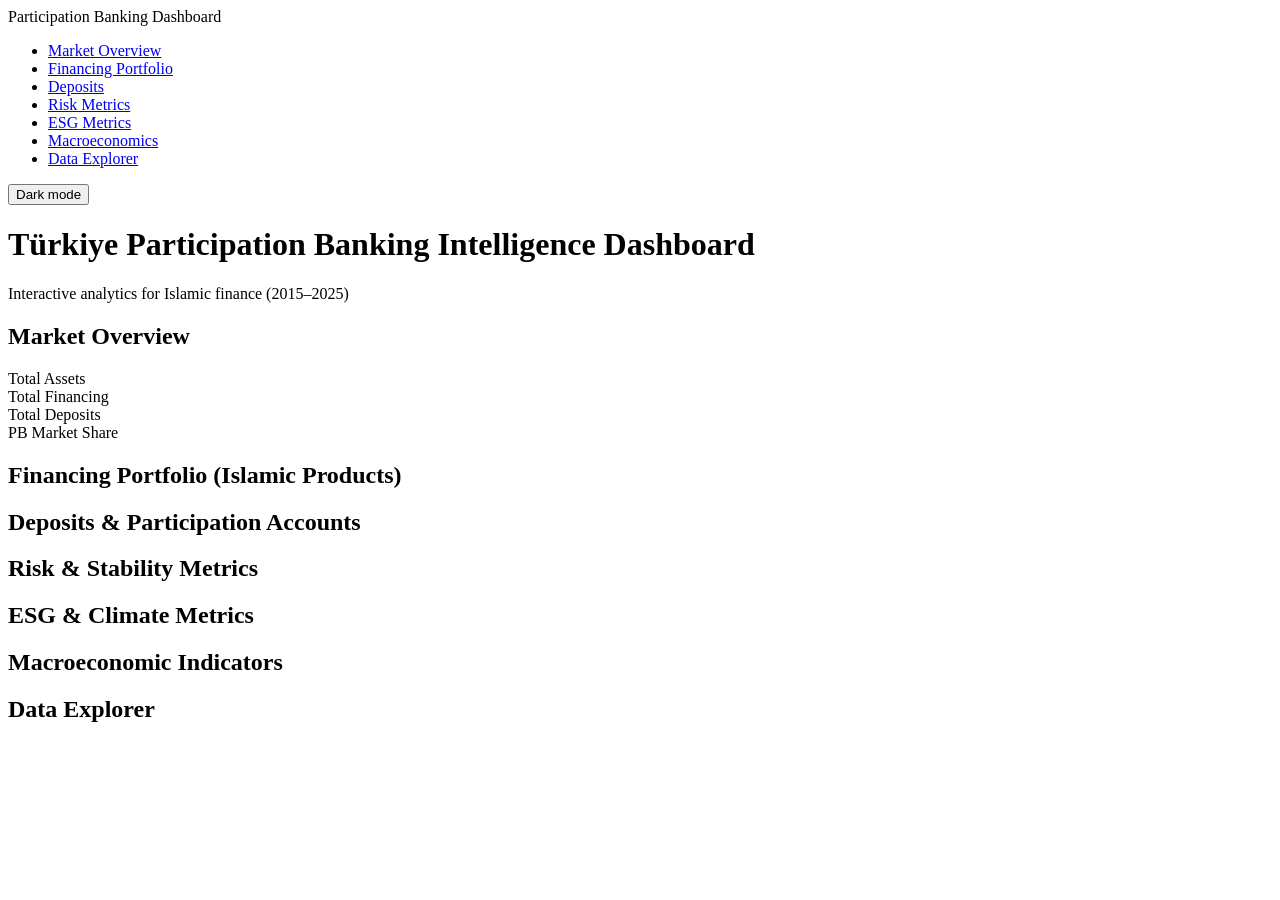
==== index.html @ 48cf04cd "update" ====
<!DOCTYPE html>
<html lang="en">
<head>
    <meta charset="UTF-8">
    <title>Türkiye Participation Banking Dashboard</title>
    <link rel="stylesheet" href="assets/style.css">
    <script src="https://cdn.plot.ly/plotly-latest.min.js"></script>
</head>

<body class="light">

<nav class="navbar">
    <div class="nav-logo">Participation Banking Dashboard</div>
    <ul class="nav-links">
        <li><a href="#market">Market Overview</a></li>
        <li><a href="#financing">Financing Portfolio</a></li>
        <li><a href="#deposits">Deposits</a></li>
        <li><a href="#risk">Risk Metrics</a></li>
        <li><a href="#esg">ESG Metrics</a></li>
        <li><a href="#macro">Macroeconomics</a></li>
        <li><a href="#explorer">Data Explorer</a></li>
    </ul>
    <button id="theme-toggle" class="theme-toggle">Dark mode</button>
</nav>

<header class="header">
    <h1>Türkiye Participation Banking Intelligence Dashboard</h1>
    <p>Interactive analytics for Islamic finance (2015–2025)</p>
</header>

<section id="market" class="section">
    <h2>Market Overview</h2>

    <!-- KPI cards -->
    <div class="kpi-row">
        <div class="kpi-card">
            <div class="kpi-label">Total Assets</div>
            <div class="kpi-value" id="kpi-assets"></div>
        </div>
        <div class="kpi-card">
            <div class="kpi-label">Total Financing</div>
            <div class="kpi-value" id="kpi-financing"></div>
        </div>
        <div class="kpi-card">
            <div class="kpi-label">Total Deposits</div>
            <div class="kpi-value" id="kpi-deposits"></div>
        </div>
        <div class="kpi-card">
            <div class="kpi-label">PB Market Share</div>
            <div class="kpi-value" id="kpi-share"></div>
        </div>
    </div>

    <div id="market_chart"></div>
</section>

<section id="financing" class="section">
    <h2>Financing Portfolio (Islamic Products)</h2>
    <div id="financing_chart"></div>
</section>

<section id="deposits" class="section">
    <h2>Deposits & Participation Accounts</h2>
    <div id="deposits_chart"></div>
</section>

<section id="risk" class="section">
    <h2>Risk & Stability Metrics</h2>
    <div id="risk_chart"></div>
</section>

<section id="esg" class="section">
    <h2>ESG & Climate Metrics</h2>
    <div id="esg_chart"></div>
</section>

<section id="macro" class="section">
    <h2>Macroeconomic Indicators</h2>
    <div id="macro_chart"></div>
</section>

<section id="explorer" class="section">
    <h2>Data Explorer</h2>
    <div id="table_container"></div>
</section>

<script src="assets/script.js"></script>
</body>
</html>
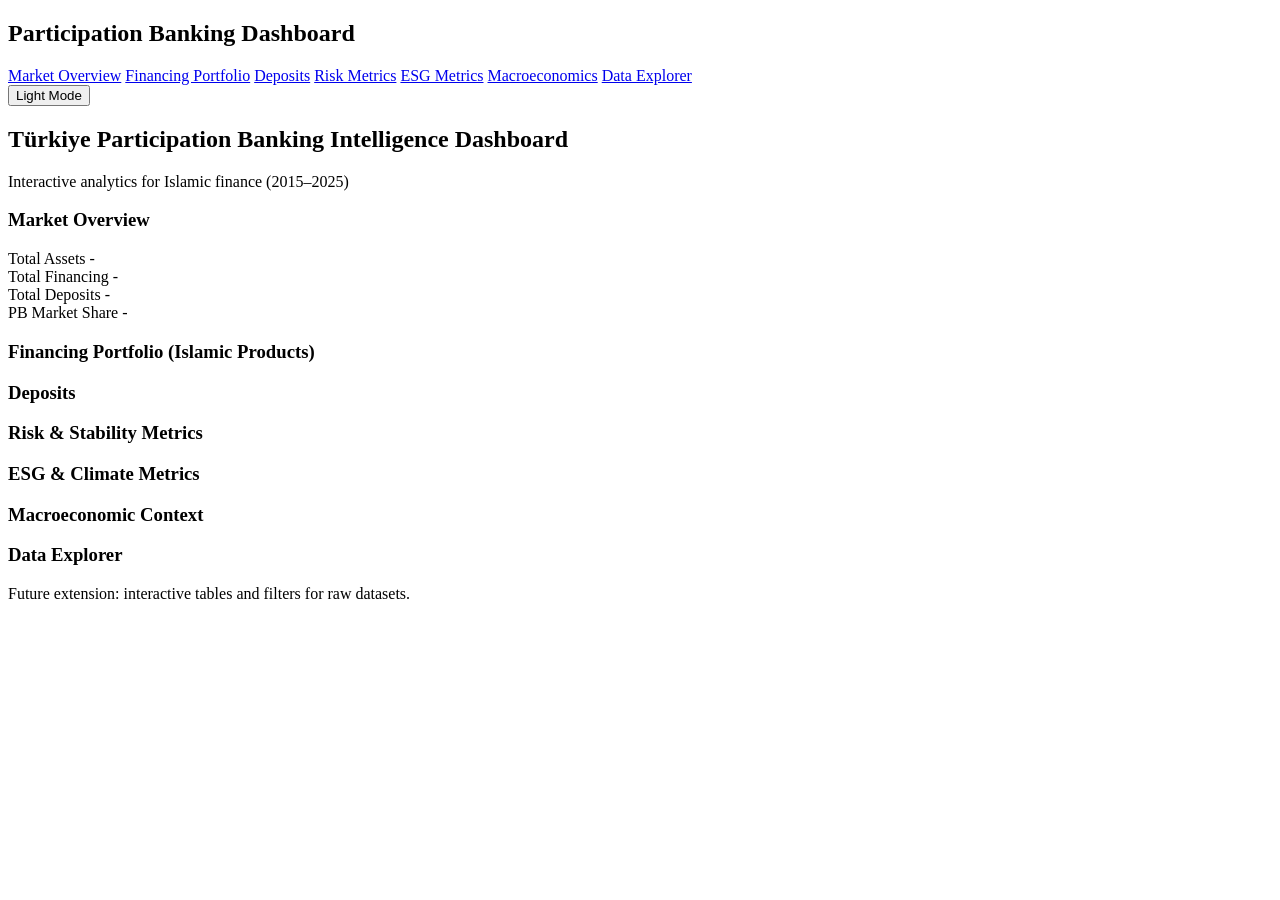
==== commit 80307b05: "Update" ====
--- a/index.html
+++ b/index.html
@@ -2,88 +2,103 @@
 <html lang="en">
 <head>
     <meta charset="UTF-8">
-    <title>Türkiye Participation Banking Dashboard</title>
-    <link rel="stylesheet" href="assets/style.css">
-    <script src="https://cdn.plot.ly/plotly-latest.min.js"></script>
+    <title>Participation Banking Dashboard</title>
+    <meta name="viewport" content="width=device-width, initial-scale=1.0">
+
+    <!-- Styles -->
+    <link rel="stylesheet" href="./assets/styles.css">
+
+    <!-- Plotly CDN -->
+    <script src="https://cdn.plot.ly/plotly-2.35.2.min.js"></script>
 </head>
+<body class="dark">
+    <div class="layout">
+        <!-- SIDEBAR -->
+        <aside class="sidebar">
+            <h1>Participation Banking Dashboard</h1>
+            <nav>
+                <a href="#market">Market Overview</a>
+                <a href="#financing">Financing Portfolio</a>
+                <a href="#deposits">Deposits</a>
+                <a href="#risk">Risk Metrics</a>
+                <a href="#esg">ESG Metrics</a>
+                <a href="#macro">Macroeconomics</a>
+                <a href="#data-explorer">Data Explorer</a>
+            </nav>
+            <button id="theme-toggle">Light Mode</button>
+        </aside>
 
-<body class="light">
+        <!-- MAIN CONTENT -->
+        <main class="content">
+            <header class="hero">
+                <h2>Türkiye Participation Banking Intelligence Dashboard</h2>
+                <p>Interactive analytics for Islamic finance (2015–2025)</p>
+            </header>
 
-<nav class="navbar">
-    <div class="nav-logo">Participation Banking Dashboard</div>
-    <ul class="nav-links">
-        <li><a href="#market">Market Overview</a></li>
-        <li><a href="#financing">Financing Portfolio</a></li>
-        <li><a href="#deposits">Deposits</a></li>
-        <li><a href="#risk">Risk Metrics</a></li>
-        <li><a href="#esg">ESG Metrics</a></li>
-        <li><a href="#macro">Macroeconomics</a></li>
-        <li><a href="#explorer">Data Explorer</a></li>
-    </ul>
-    <button id="theme-toggle" class="theme-toggle">Dark mode</button>
-</nav>
+            <!-- MARKET OVERVIEW -->
+            <section id="market" class="section">
+                <h3>Market Overview</h3>
+                <div class="kpi-row">
+                    <div class="kpi">
+                        <span class="kpi-label">Total Assets</span>
+                        <span class="kpi-value" id="kpi-assets">-</span>
+                    </div>
+                    <div class="kpi">
+                        <span class="kpi-label">Total Financing</span>
+                        <span class="kpi-value" id="kpi-financing">-</span>
+                    </div>
+                    <div class="kpi">
+                        <span class="kpi-label">Total Deposits</span>
+                        <span class="kpi-value" id="kpi-deposits">-</span>
+                    </div>
+                    <div class="kpi">
+                        <span class="kpi-label">PB Market Share</span>
+                        <span class="kpi-value" id="kpi-share">-</span>
+                    </div>
+                </div>
+                <div id="market_chart" class="chart"></div>
+            </section>
 
-<header class="header">
-    <h1>Türkiye Participation Banking Intelligence Dashboard</h1>
-    <p>Interactive analytics for Islamic finance (2015–2025)</p>
-</header>
+            <!-- FINANCING PORTFOLIO -->
+            <section id="financing" class="section">
+                <h3>Financing Portfolio (Islamic Products)</h3>
+                <div id="financing_chart" class="chart"></div>
+            </section>
 
-<section id="market" class="section">
-    <h2>Market Overview</h2>
+            <!-- DEPOSITS -->
+            <section id="deposits" class="section">
+                <h3>Deposits</h3>
+                <div id="deposits_chart" class="chart"></div>
+            </section>
 
-    <!-- KPI cards -->
-    <div class="kpi-row">
-        <div class="kpi-card">
-            <div class="kpi-label">Total Assets</div>
-            <div class="kpi-value" id="kpi-assets"></div>
-        </div>
-        <div class="kpi-card">
-            <div class="kpi-label">Total Financing</div>
-            <div class="kpi-value" id="kpi-financing"></div>
-        </div>
-        <div class="kpi-card">
-            <div class="kpi-label">Total Deposits</div>
-            <div class="kpi-value" id="kpi-deposits"></div>
-        </div>
-        <div class="kpi-card">
-            <div class="kpi-label">PB Market Share</div>
-            <div class="kpi-value" id="kpi-share"></div>
-        </div>
+            <!-- RISK METRICS -->
+            <section id="risk" class="section">
+                <h3>Risk & Stability Metrics</h3>
+                <div id="risk_chart" class="chart"></div>
+            </section>
+
+            <!-- ESG METRICS -->
+            <section id="esg" class="section">
+                <h3>ESG & Climate Metrics</h3>
+                <div id="esg_chart" class="chart"></div>
+            </section>
+
+            <!-- MACROECONOMICS -->
+            <section id="macro" class="section">
+                <h3>Macroeconomic Context</h3>
+                <div id="macro_chart" class="chart"></div>
+            </section>
+
+            <!-- DATA EXPLORER (placeholder) -->
+            <section id="data-explorer" class="section">
+                <h3>Data Explorer</h3>
+                <p>Future extension: interactive tables and filters for raw datasets.</p>
+            </section>
+        </main>
     </div>
 
-    <div id="market_chart"></div>
-</section>
-
-<section id="financing" class="section">
-    <h2>Financing Portfolio (Islamic Products)</h2>
-    <div id="financing_chart"></div>
-</section>
-
-<section id="deposits" class="section">
-    <h2>Deposits & Participation Accounts</h2>
-    <div id="deposits_chart"></div>
-</section>
-
-<section id="risk" class="section">
-    <h2>Risk & Stability Metrics</h2>
-    <div id="risk_chart"></div>
-</section>
-
-<section id="esg" class="section">
-    <h2>ESG & Climate Metrics</h2>
-    <div id="esg_chart"></div>
-</section>
-
-<section id="macro" class="section">
-    <h2>Macroeconomic Indicators</h2>
-    <div id="macro_chart"></div>
-</section>
-
-<section id="explorer" class="section">
-    <h2>Data Explorer</h2>
-    <div id="table_container"></div>
-</section>
-
-<script src="assets/script.js"></script>
+    <!-- App script -->
+    <script src="./assets/script.js"></script>
 </body>
 </html>
+
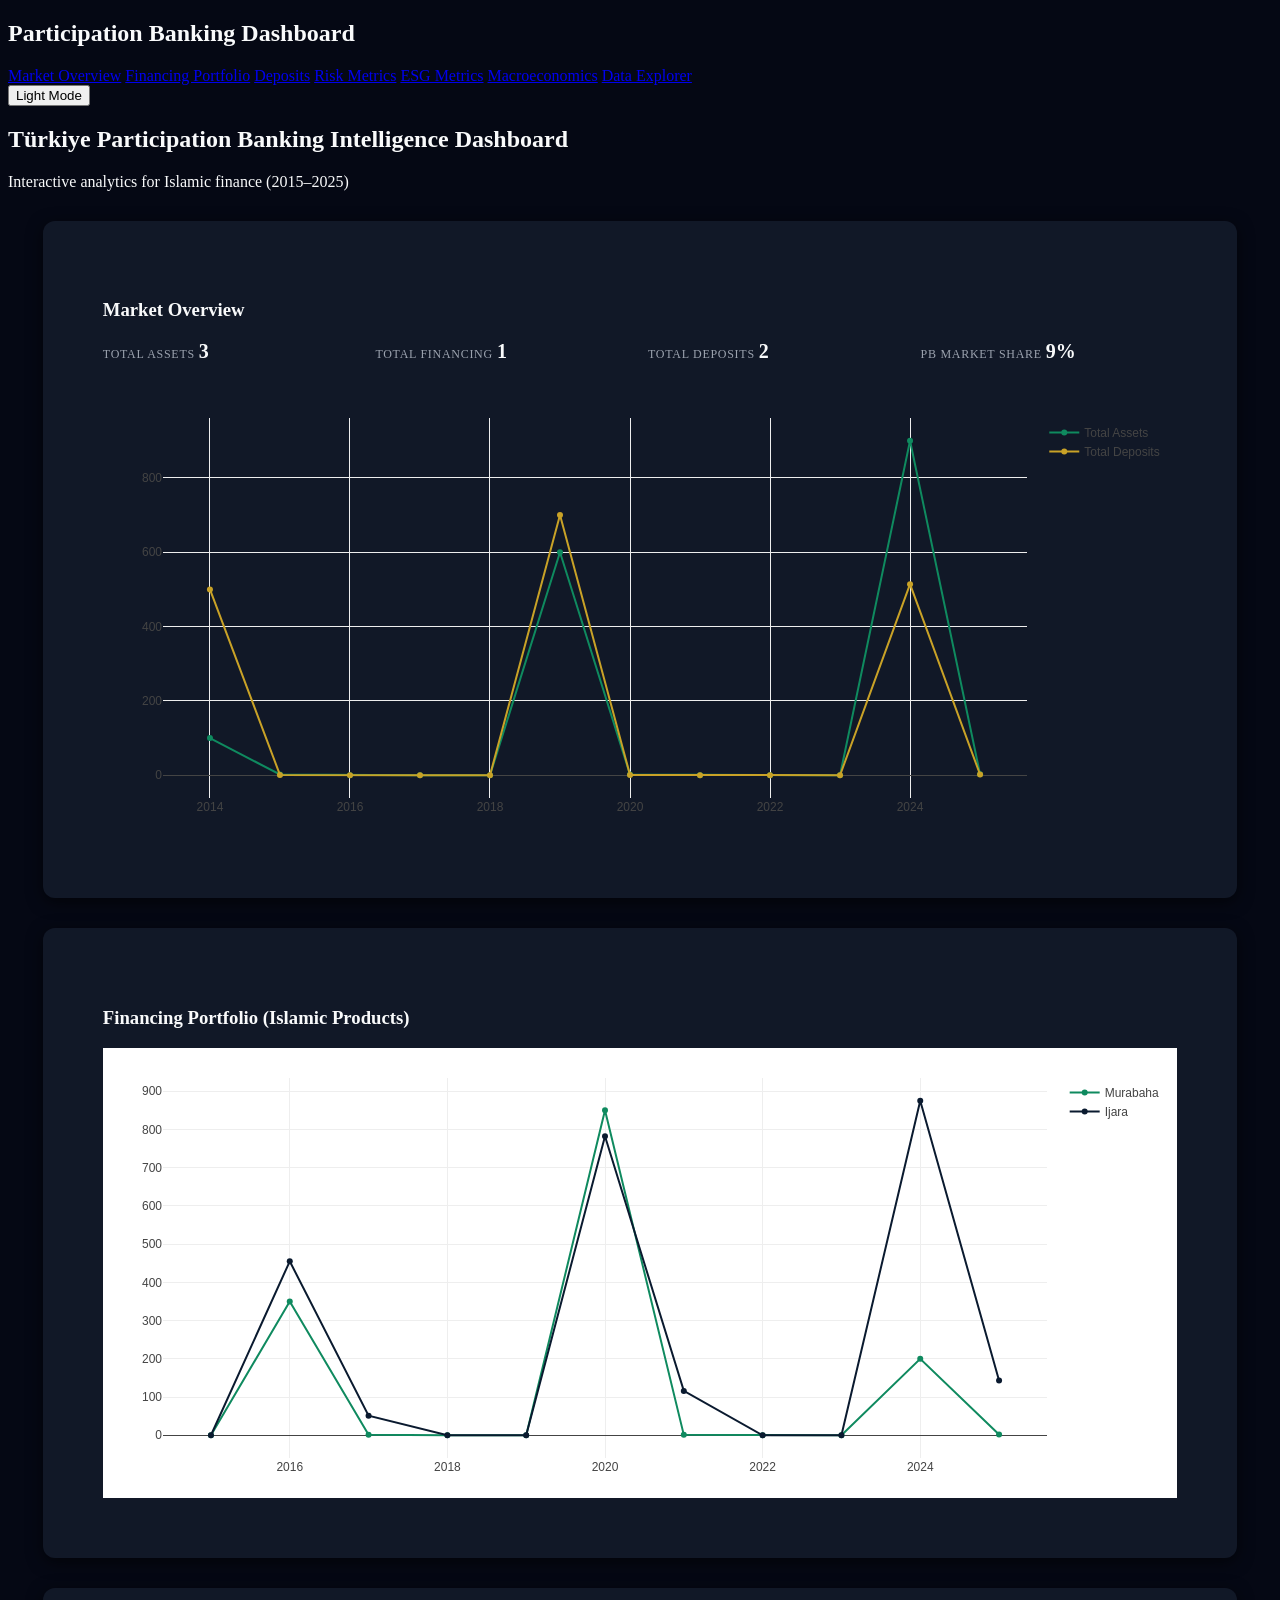
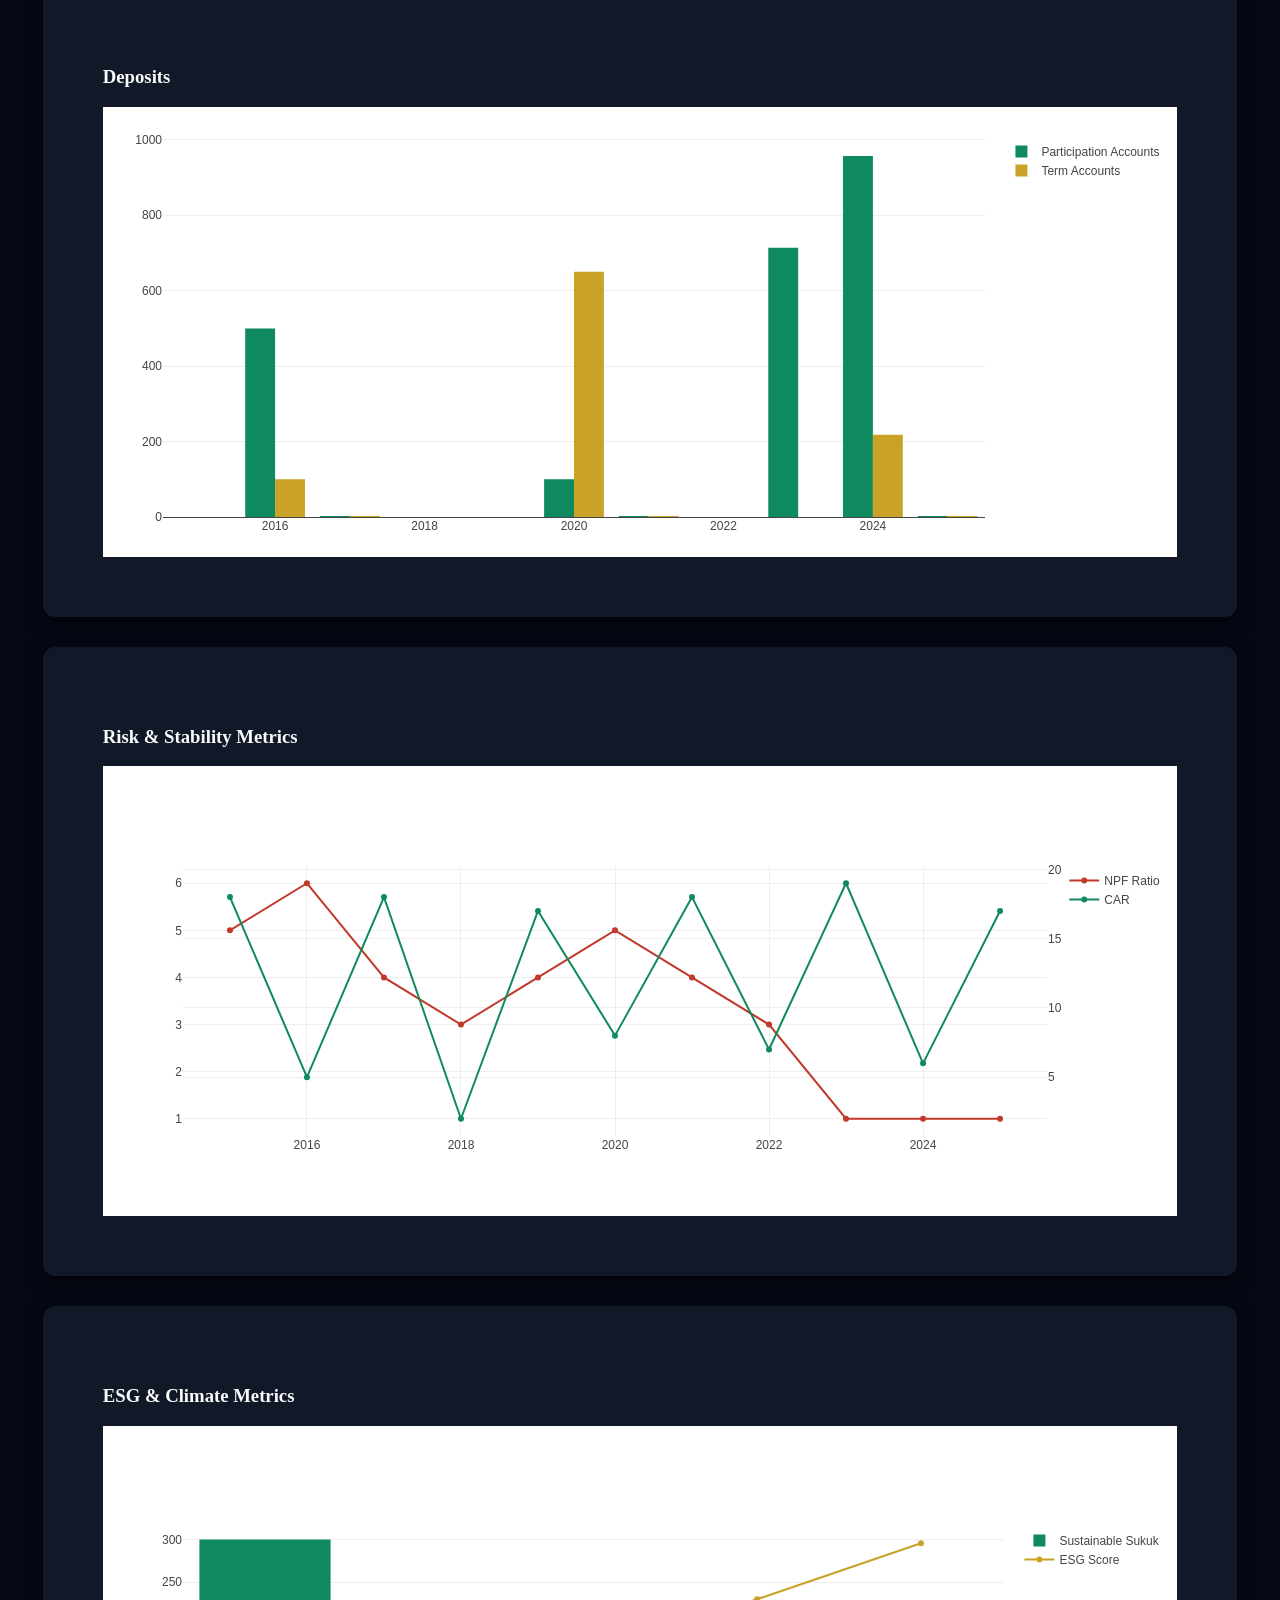
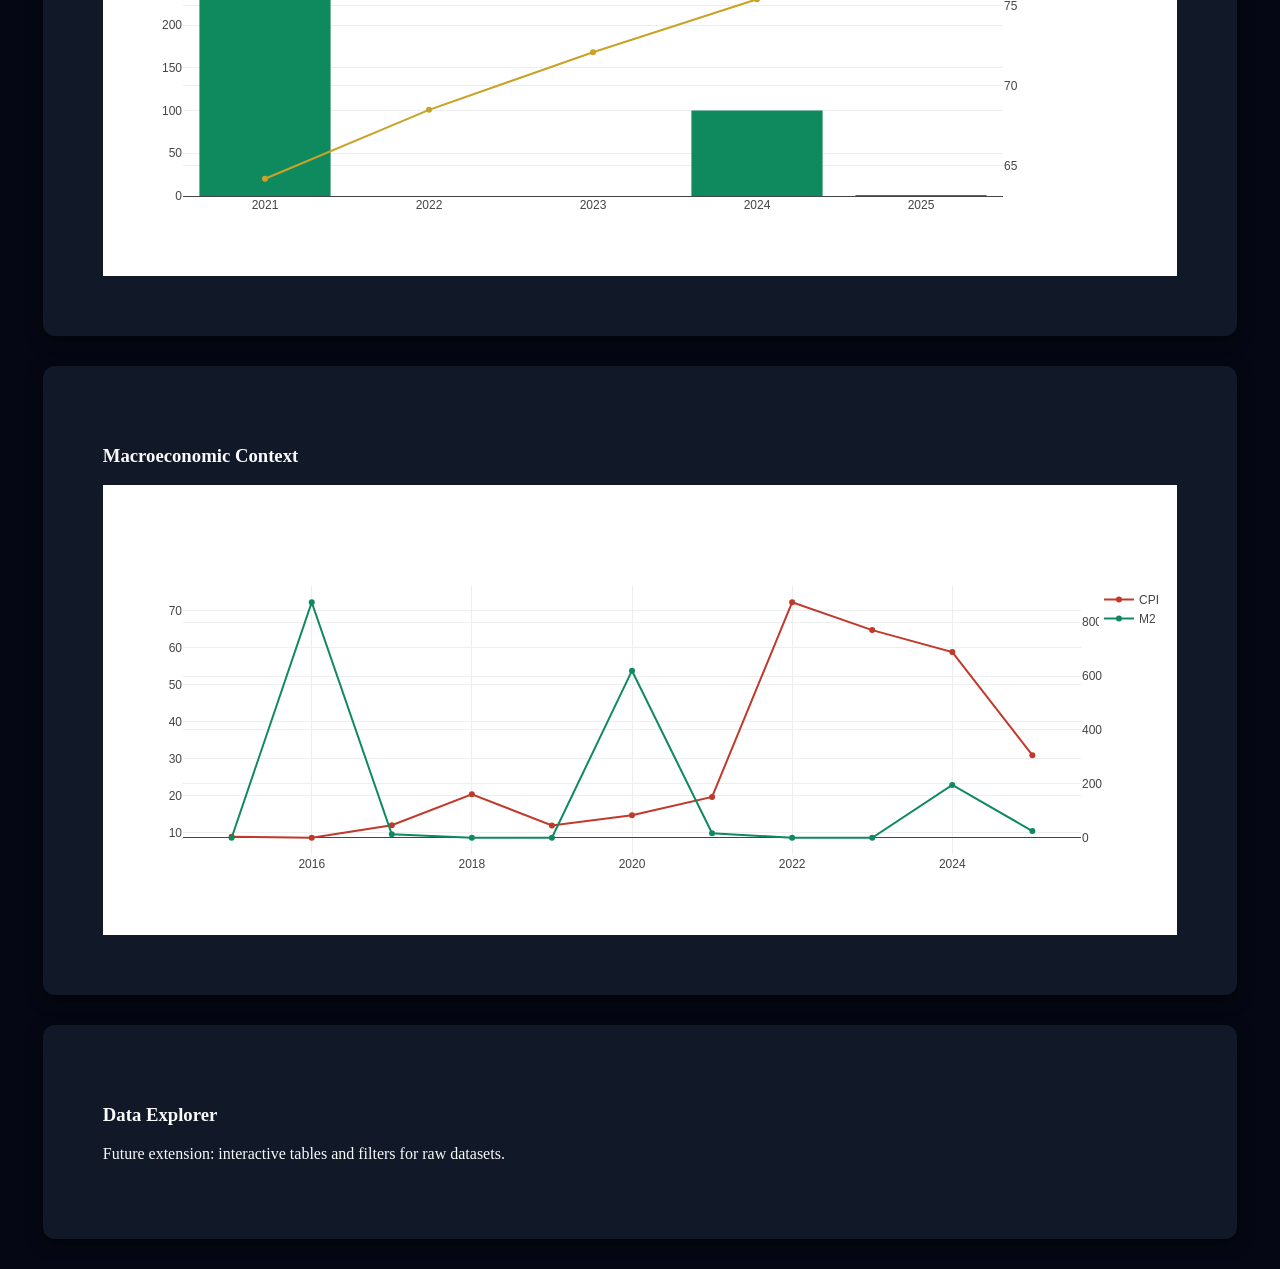
==== commit 0061e21e: "AI Edits" ====
--- a/index.html
+++ b/index.html
@@ -6,7 +6,7 @@
     <meta name="viewport" content="width=device-width, initial-scale=1.0">
 
     <!-- Styles -->
-    <link rel="stylesheet" href="./assets/styles.css">
+    <link rel="stylesheet" href="./dashboard/assets/styles.css">
 
     <!-- Plotly CDN -->
     <script src="https://cdn.plot.ly/plotly-2.35.2.min.js"></script>
@@ -98,7 +98,7 @@
     </div>
 
     <!-- App script -->
-    <script src="./assets/script.js"></script>
+    <script src="./dashboard/assets/script.js"></script>
 </body>
 </html>
 
--- a/dashboard/assets/styles.css
+++ b/dashboard/assets/styles.css
@@ -0,0 +1,163 @@
+:root {
+    --navy: #0A1A2F;
+    --emerald: #0F8A5F;
+    --gold: #C9A227;
+    --light-gray: #E5E7EB;
+    --white: #FFFFFF;
+    --dark-bg: #050814;
+    --dark-card: #111827;
+    --dark-text: #F9FAFB;
+}
+
+/* global themes */
+body.light {
+    background-color: var(--light-gray);
+    color: var(--navy);
+}
+
+body.dark {
+    background-color: var(--dark-bg);
+    color: var(--dark-text);
+}
+
+/* navbar */
+.navbar {
+    background-color: var(--navy);
+    padding: 15px 40px;
+    display: flex;
+    justify-content: space-between;
+    align-items: center;
+}
+
+body.dark .navbar {
+    background-color: #020617;
+}
+
+.nav-logo {
+    color: var(--gold);
+    font-size: 20px;
+    font-weight: 600;
+}
+
+.nav-links {
+    list-style: none;
+    display: flex;
+    gap: 25px;
+}
+
+.nav-links a {
+    color: var(--white);
+    text-decoration: none;
+    font-weight: 500;
+}
+
+.nav-links a:hover {
+    color: var(--gold);
+}
+
+/* theme toggle */
+.theme-toggle {
+    background: var(--emerald);
+    color: var(--white);
+    border: none;
+    padding: 8px 14px;
+    border-radius: 999px;
+    cursor: pointer;
+    font-size: 13px;
+}
+
+body.dark .theme-toggle {
+    background: var(--gold);
+    color: var(--navy);
+}
+
+/* header */
+.header {
+    text-align: center;
+    padding: 60px 20px;
+    background-color: var(--white);
+}
+
+body.dark .header {
+    background-color: var(--dark-card);
+}
+
+.header h1 {
+    font-size: 36px;
+}
+
+.header p {
+    color: var(--emerald);
+    font-size: 18px;
+}
+
+/* sections */
+.section {
+    padding: 60px;
+    background-color: var(--white);
+    margin: 30px auto;
+    width: 85%;
+    border-radius: 12px;
+    box-shadow: 0 4px 12px rgba(0,0,0,0.08);
+}
+
+body.dark .section {
+    background-color: var(--dark-card);
+    box-shadow: 0 4px 16px rgba(0,0,0,0.6);
+}
+
+.section h2 {
+    color: var(--emerald);
+    margin-bottom: 20px;
+    font-size: 28px;
+}
+
+/* KPI cards */
+.kpi-row {
+    display: grid;
+    grid-template-columns: repeat(4, minmax(0, 1fr));
+    gap: 16px;
+    margin-bottom: 25px;
+}
+
+.kpi-card {
+    background-color: var(--light-gray);
+    border-radius: 10px;
+    padding: 14px 16px;
+}
+
+body.dark .kpi-card {
+    background-color: #020617;
+}
+
+.kpi-label {
+    font-size: 12px;
+    text-transform: uppercase;
+    letter-spacing: 0.06em;
+    color: #6B7280;
+}
+
+body.dark .kpi-label {
+    color: #9CA3AF;
+}
+
+.kpi-value {
+    margin-top: 6px;
+    font-size: 20px;
+    font-weight: 600;
+}
+
+/* chart containers */
+#market_chart,
+#financing_chart,
+#deposits_chart,
+#risk_chart,
+#esg_chart,
+#macro_chart {
+    height: 450px;
+}
+
+/* data table */
+#table_container {
+    margin-top: 20px;
+}
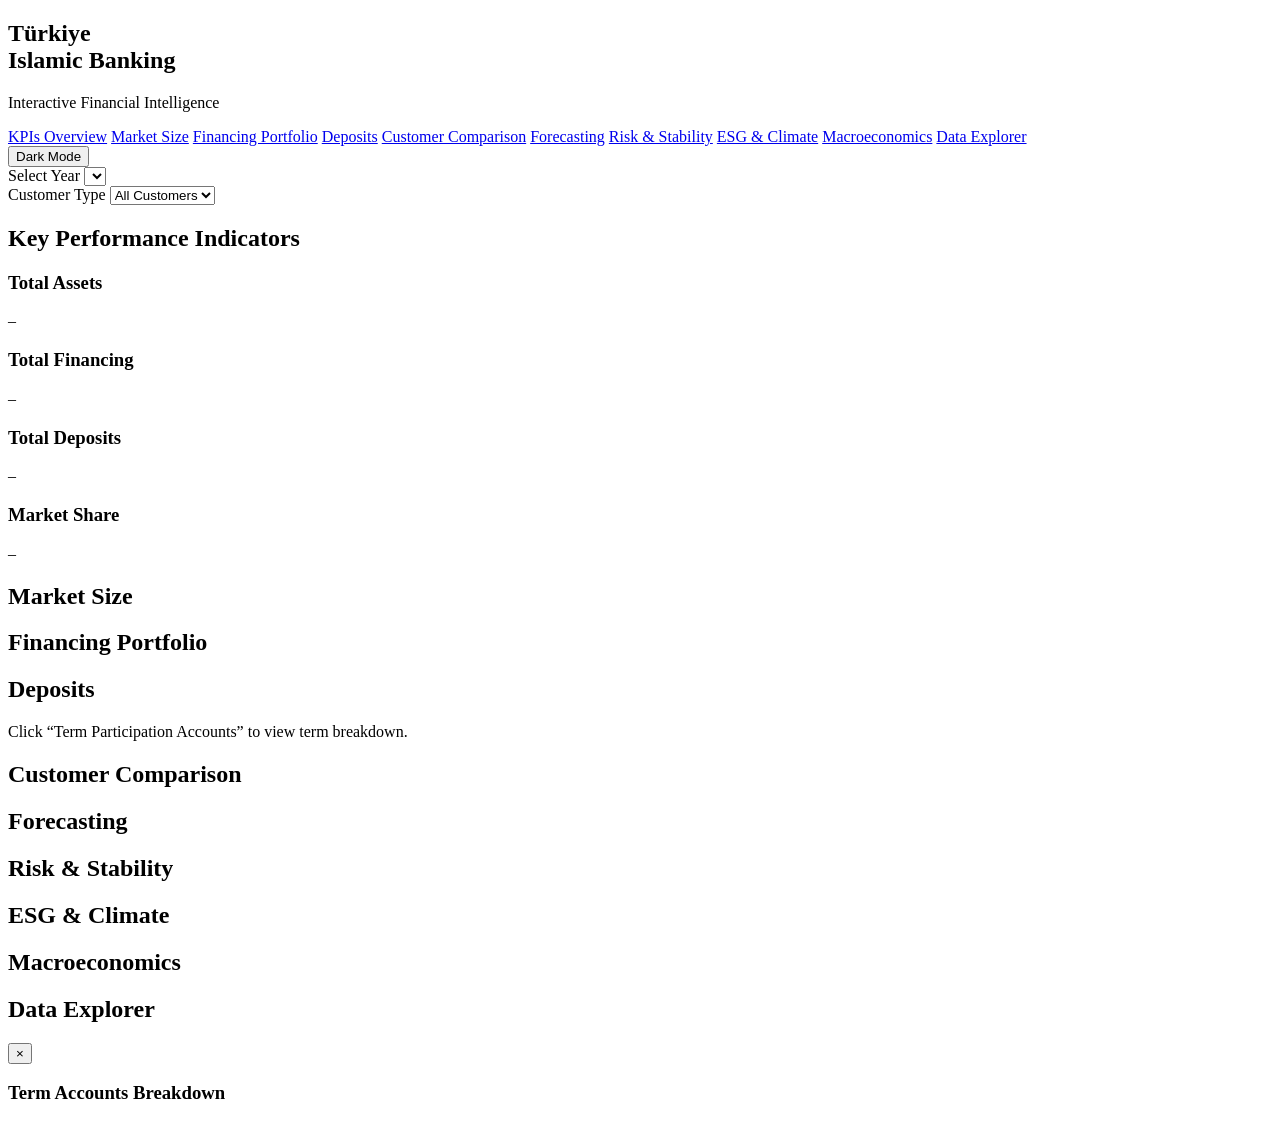
==== commit ae3f3aee: "Update dashboard assets and index.html" ====
--- a/index.html
+++ b/index.html
@@ -1,104 +1,188 @@
 <!DOCTYPE html>
 <html lang="en">
 <head>
-    <meta charset="UTF-8">
-    <title>Participation Banking Dashboard</title>
-    <meta name="viewport" content="width=device-width, initial-scale=1.0">
+    <meta charset="UTF-8" />
+    <meta name="viewport" content="width=device-width, initial-scale=1.0" />
+    <title>Türkiye Islamic Banking Dashboard</title>
+
+    <!-- Typography -->
+    <link href="https://fonts.googleapis.com/css2?family=Inter:wght@300;400;500;600&family=Playfair+Display:wght@600&display=swap" rel="stylesheet">
 
     <!-- Styles -->
-    <link rel="stylesheet" href="./dashboard/assets/styles.css">
+    <link rel="stylesheet" href="./assets/style.css" />
+</head>
 
-    <!-- Plotly CDN -->
-    <script src="https://cdn.plot.ly/plotly-2.35.2.min.js"></script>
-</head>
-<body class="dark">
-    <div class="layout">
-        <!-- SIDEBAR -->
-        <aside class="sidebar">
-            <h1>Participation Banking Dashboard</h1>
-            <nav>
-                <a href="#market">Market Overview</a>
-                <a href="#financing">Financing Portfolio</a>
-                <a href="#deposits">Deposits</a>
-                <a href="#risk">Risk Metrics</a>
-                <a href="#esg">ESG Metrics</a>
-                <a href="#macro">Macroeconomics</a>
-                <a href="#data-explorer">Data Explorer</a>
-            </nav>
-            <button id="theme-toggle">Light Mode</button>
-        </aside>
+<body>
 
-        <!-- MAIN CONTENT -->
-        <main class="content">
-            <header class="hero">
-                <h2>Türkiye Participation Banking Intelligence Dashboard</h2>
-                <p>Interactive analytics for Islamic finance (2015–2025)</p>
-            </header>
-
-            <!-- MARKET OVERVIEW -->
-            <section id="market" class="section">
-                <h3>Market Overview</h3>
-                <div class="kpi-row">
-                    <div class="kpi">
-                        <span class="kpi-label">Total Assets</span>
-                        <span class="kpi-value" id="kpi-assets">-</span>
-                    </div>
-                    <div class="kpi">
-                        <span class="kpi-label">Total Financing</span>
-                        <span class="kpi-value" id="kpi-financing">-</span>
-                    </div>
-                    <div class="kpi">
-                        <span class="kpi-label">Total Deposits</span>
-                        <span class="kpi-value" id="kpi-deposits">-</span>
-                    </div>
-                    <div class="kpi">
-                        <span class="kpi-label">PB Market Share</span>
-                        <span class="kpi-value" id="kpi-share">-</span>
-                    </div>
-                </div>
-                <div id="market_chart" class="chart"></div>
-            </section>
-
-            <!-- FINANCING PORTFOLIO -->
-            <section id="financing" class="section">
-                <h3>Financing Portfolio (Islamic Products)</h3>
-                <div id="financing_chart" class="chart"></div>
-            </section>
-
-            <!-- DEPOSITS -->
-            <section id="deposits" class="section">
-                <h3>Deposits</h3>
-                <div id="deposits_chart" class="chart"></div>
-            </section>
-
-            <!-- RISK METRICS -->
-            <section id="risk" class="section">
-                <h3>Risk & Stability Metrics</h3>
-                <div id="risk_chart" class="chart"></div>
-            </section>
-
-            <!-- ESG METRICS -->
-            <section id="esg" class="section">
-                <h3>ESG & Climate Metrics</h3>
-                <div id="esg_chart" class="chart"></div>
-            </section>
-
-            <!-- MACROECONOMICS -->
-            <section id="macro" class="section">
-                <h3>Macroeconomic Context</h3>
-                <div id="macro_chart" class="chart"></div>
-            </section>
-
-            <!-- DATA EXPLORER (placeholder) -->
-            <section id="data-explorer" class="section">
-                <h3>Data Explorer</h3>
-                <p>Future extension: interactive tables and filters for raw datasets.</p>
-            </section>
-        </main>
+<!-- ============================================================
+     PREMIUM SIDEBAR
+     ============================================================ -->
+<aside class="sidebar">
+    <div class="brand">
+        <h1 class="brand-title">
+            Türkiye<br><span>Islamic Banking</span>
+        </h1>
+        <p class="tagline">Interactive Financial Intelligence</p>
     </div>
 
-    <!-- App script -->
-    <script src="./dashboard/assets/script.js"></script>
+    <nav class="nav">
+        <a href="#kpis">KPIs Overview</a>
+        <a href="#market">Market Size</a>
+        <a href="#financing">Financing Portfolio</a>
+        <a href="#deposits">Deposits</a>
+        <a href="#comparison">Customer Comparison</a>
+        <a href="#forecast">Forecasting</a>
+        <a href="#risk">Risk & Stability</a>
+        <a href="#esg">ESG & Climate</a>
+        <a href="#macro">Macroeconomics</a>
+        <a href="#explorer">Data Explorer</a>
+    </nav>
+
+    <button id="theme-toggle" class="theme-toggle">Dark Mode</button>
+</aside>
+
+<!-- ============================================================
+     MAIN CONTENT AREA
+     ============================================================ -->
+<main class="content">
+
+    <!-- =======================
+         SLICERS
+         ======================= -->
+    <section class="slicers">
+        <div class="slicer">
+            <label for="year-slicer">Select Year</label>
+            <select id="year-slicer"></select>
+        </div>
+
+        <div class="slicer">
+            <label for="customer-slicer">Customer Type</label>
+            <select id="customer-slicer">
+                <option value="all">All Customers</option>
+                <option value="retail">Retail</option>
+                <option value="corporate">Corporate</option>
+            </select>
+        </div>
+    </section>
+
+    <!-- =======================
+         KPI CARDS
+         ======================= -->
+    <section id="kpis" class="section">
+        <h2 class="section-title">Key Performance Indicators</h2>
+
+        <div class="kpi-grid">
+            <div class="kpi-card">
+                <h3>Total Assets</h3>
+                <p id="kpi-assets" class="kpi-value">–</p>
+            </div>
+
+            <div class="kpi-card">
+                <h3>Total Financing</h3>
+                <p id="kpi-financing" class="kpi-value">–</p>
+            </div>
+
+            <div class="kpi-card">
+                <h3>Total Deposits</h3>
+                <p id="kpi-deposits" class="kpi-value">–</p>
+            </div>
+
+            <div class="kpi-card">
+                <h3>Market Share</h3>
+                <p id="kpi-share" class="kpi-value">–</p>
+            </div>
+        </div>
+    </section>
+
+    <!-- =======================
+         MARKET SIZE
+         ======================= -->
+    <section id="market" class="section">
+        <h2 class="section-title">Market Size</h2>
+        <div id="market_chart" class="chart"></div>
+    </section>
+
+    <!-- =======================
+         FINANCING PORTFOLIO
+         ======================= -->
+    <section id="financing" class="section">
+        <h2 class="section-title">Financing Portfolio</h2>
+        <div id="financing_chart" class="chart"></div>
+    </section>
+
+    <!-- =======================
+         DEPOSITS
+         ======================= -->
+    <section id="deposits" class="section">
+        <h2 class="section-title">Deposits</h2>
+        <p class="section-note">Click “Term Participation Accounts” to view term breakdown.</p>
+        <div id="deposits_chart" class="chart"></div>
+    </section>
+
+    <!-- =======================
+         CUSTOMER COMPARISON
+         ======================= -->
+    <section id="comparison" class="section">
+        <h2 class="section-title">Customer Comparison</h2>
+        <div id="customer_comparison_chart" class="chart"></div>
+    </section>
+
+    <!-- =======================
+         FORECASTING
+         ======================= -->
+    <section id="forecast" class="section">
+        <h2 class="section-title">Forecasting</h2>
+        <div id="forecast_chart" class="chart"></div>
+    </section>
+
+    <!-- =======================
+         RISK & STABILITY
+         ======================= -->
+    <section id="risk" class="section">
+        <h2 class="section-title">Risk & Stability</h2>
+        <div id="risk_chart" class="chart"></div>
+    </section>
+
+    <!-- =======================
+         ESG & CLIMATE
+         ======================= -->
+    <section id="esg" class="section">
+        <h2 class="section-title">ESG & Climate</h2>
+        <div id="esg_chart" class="chart"></div>
+    </section>
+
+    <!-- =======================
+         MACROECONOMICS
+         ======================= -->
+    <section id="macro" class="section">
+        <h2 class="section-title">Macroeconomics</h2>
+        <div id="macro_chart" class="chart"></div>
+    </section>
+
+    <!-- =======================
+         DATA EXPLORER
+         ======================= -->
+    <section id="explorer" class="section">
+        <h2 class="section-title">Data Explorer</h2>
+        <table id="data-explorer-table" class="data-table"></table>
+    </section>
+
+</main>
+
+<!-- ============================================================
+     MODAL (D3 — Term Accounts Drill-Down)
+     ============================================================ -->
+<div id="modal-overlay" class="modal-overlay hidden">
+    <div class="modal">
+        <button id="modal-close" class="modal-close">×</button>
+        <h3 id="modal-title">Term Accounts Breakdown</h3>
+        <div id="modal-chart" class="chart"></div>
+    </div>
+</div>
+
+<!-- Scripts -->
+<script src="https://cdn.plot.ly/plotly-latest.min.js"></script>
+<script src="./assets/script.js"></script>
+
 </body>
 </html>
-
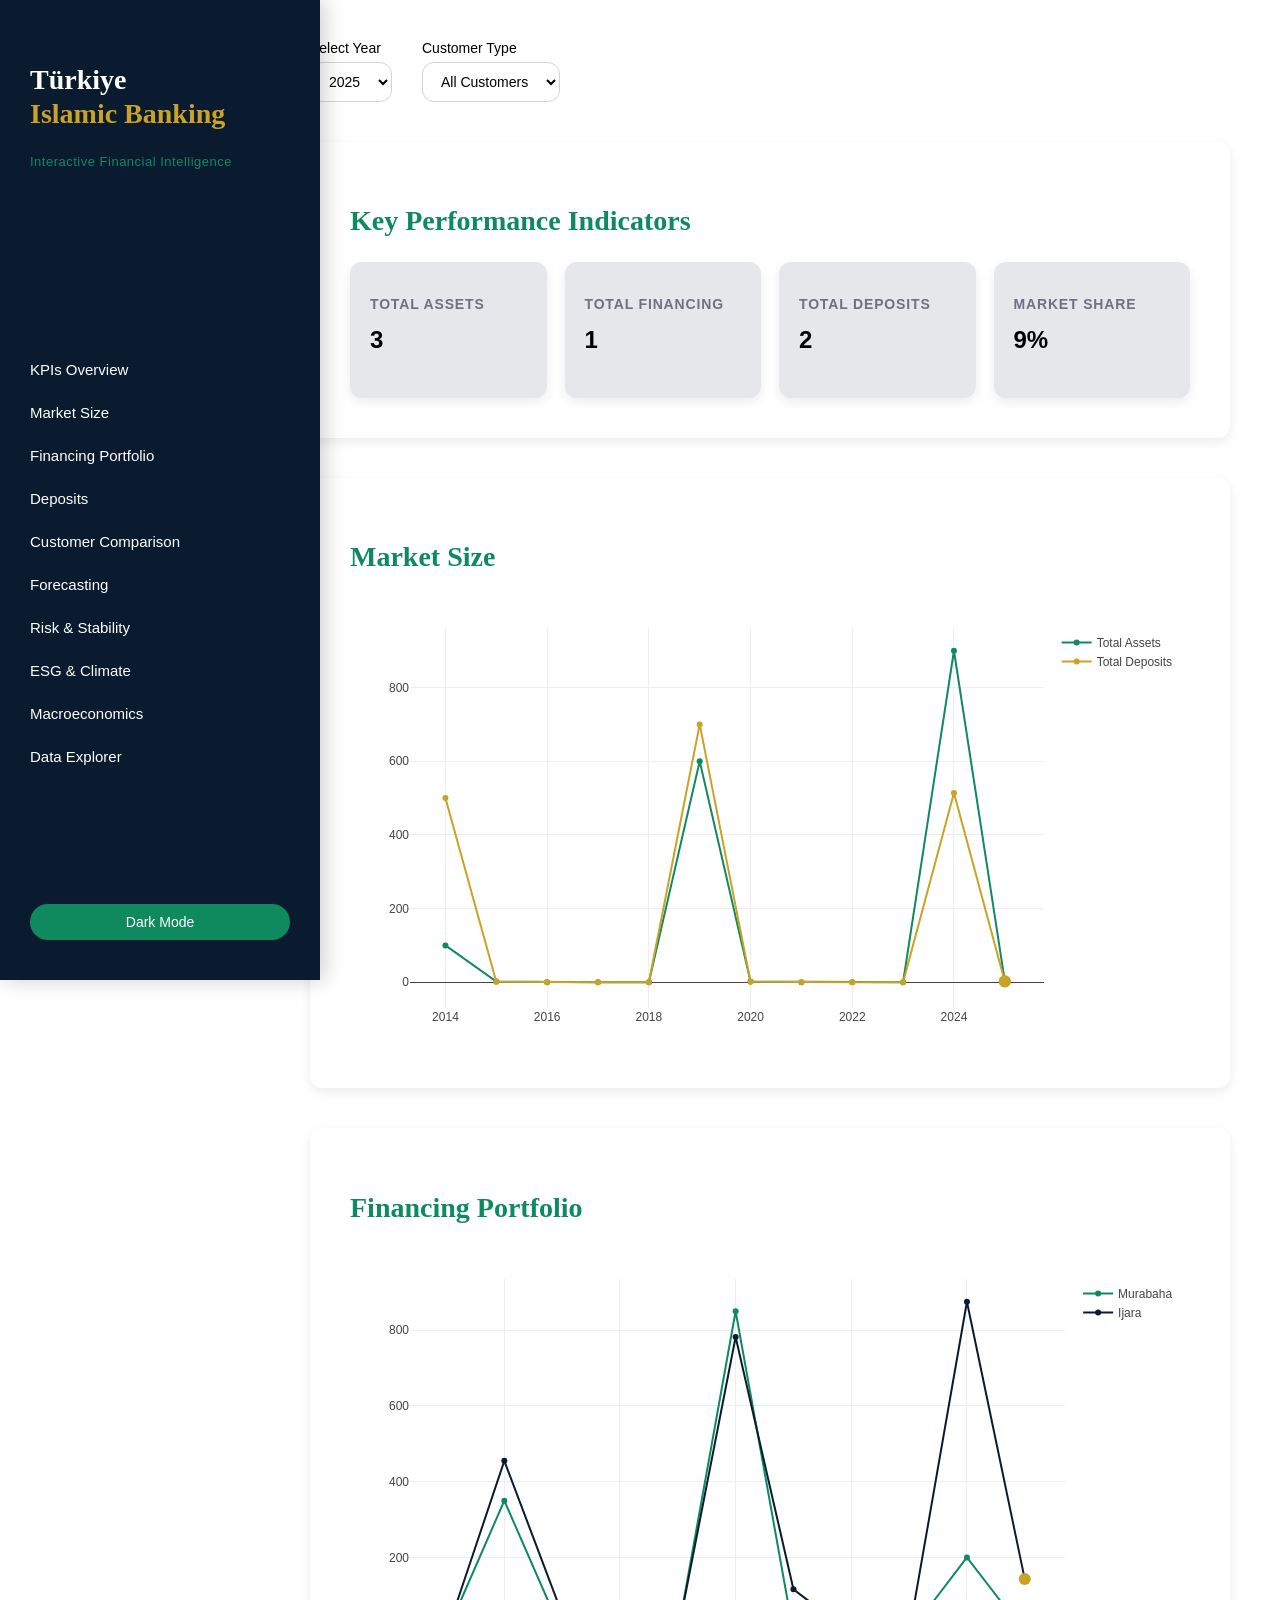
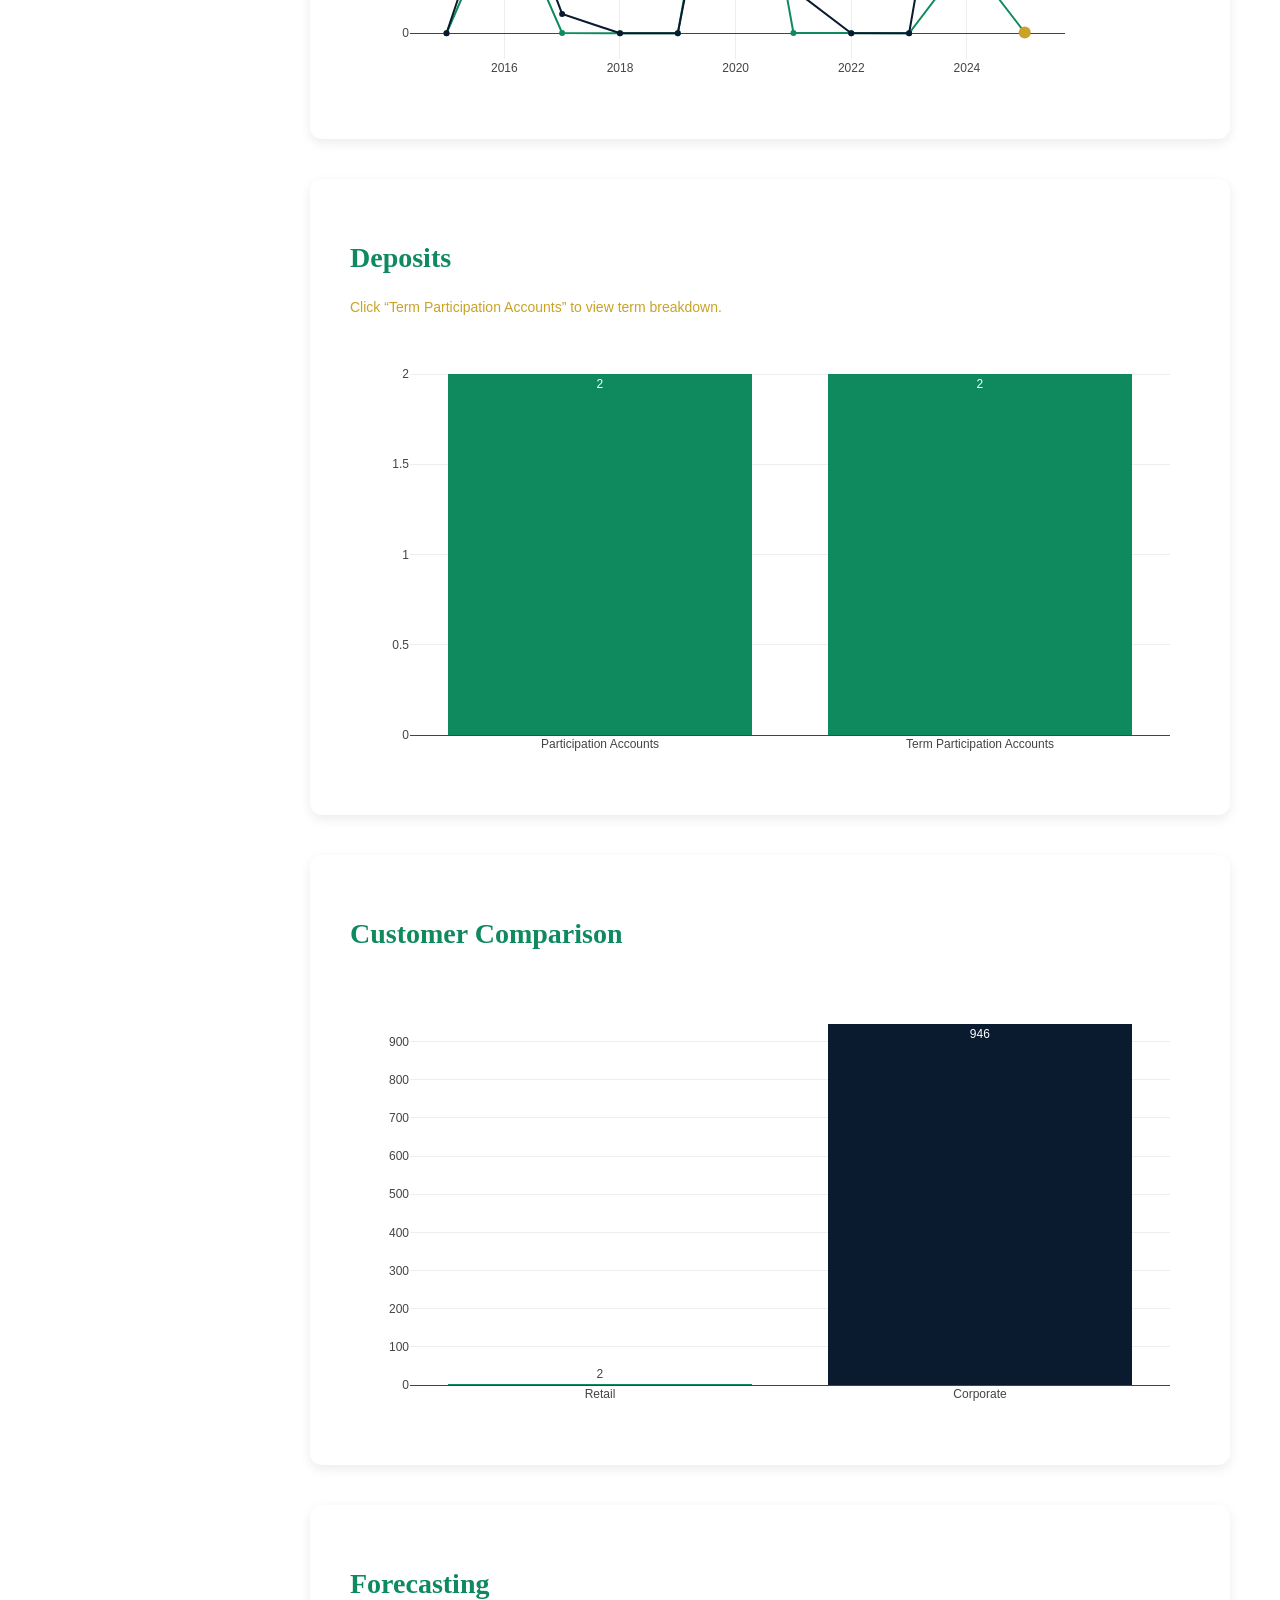
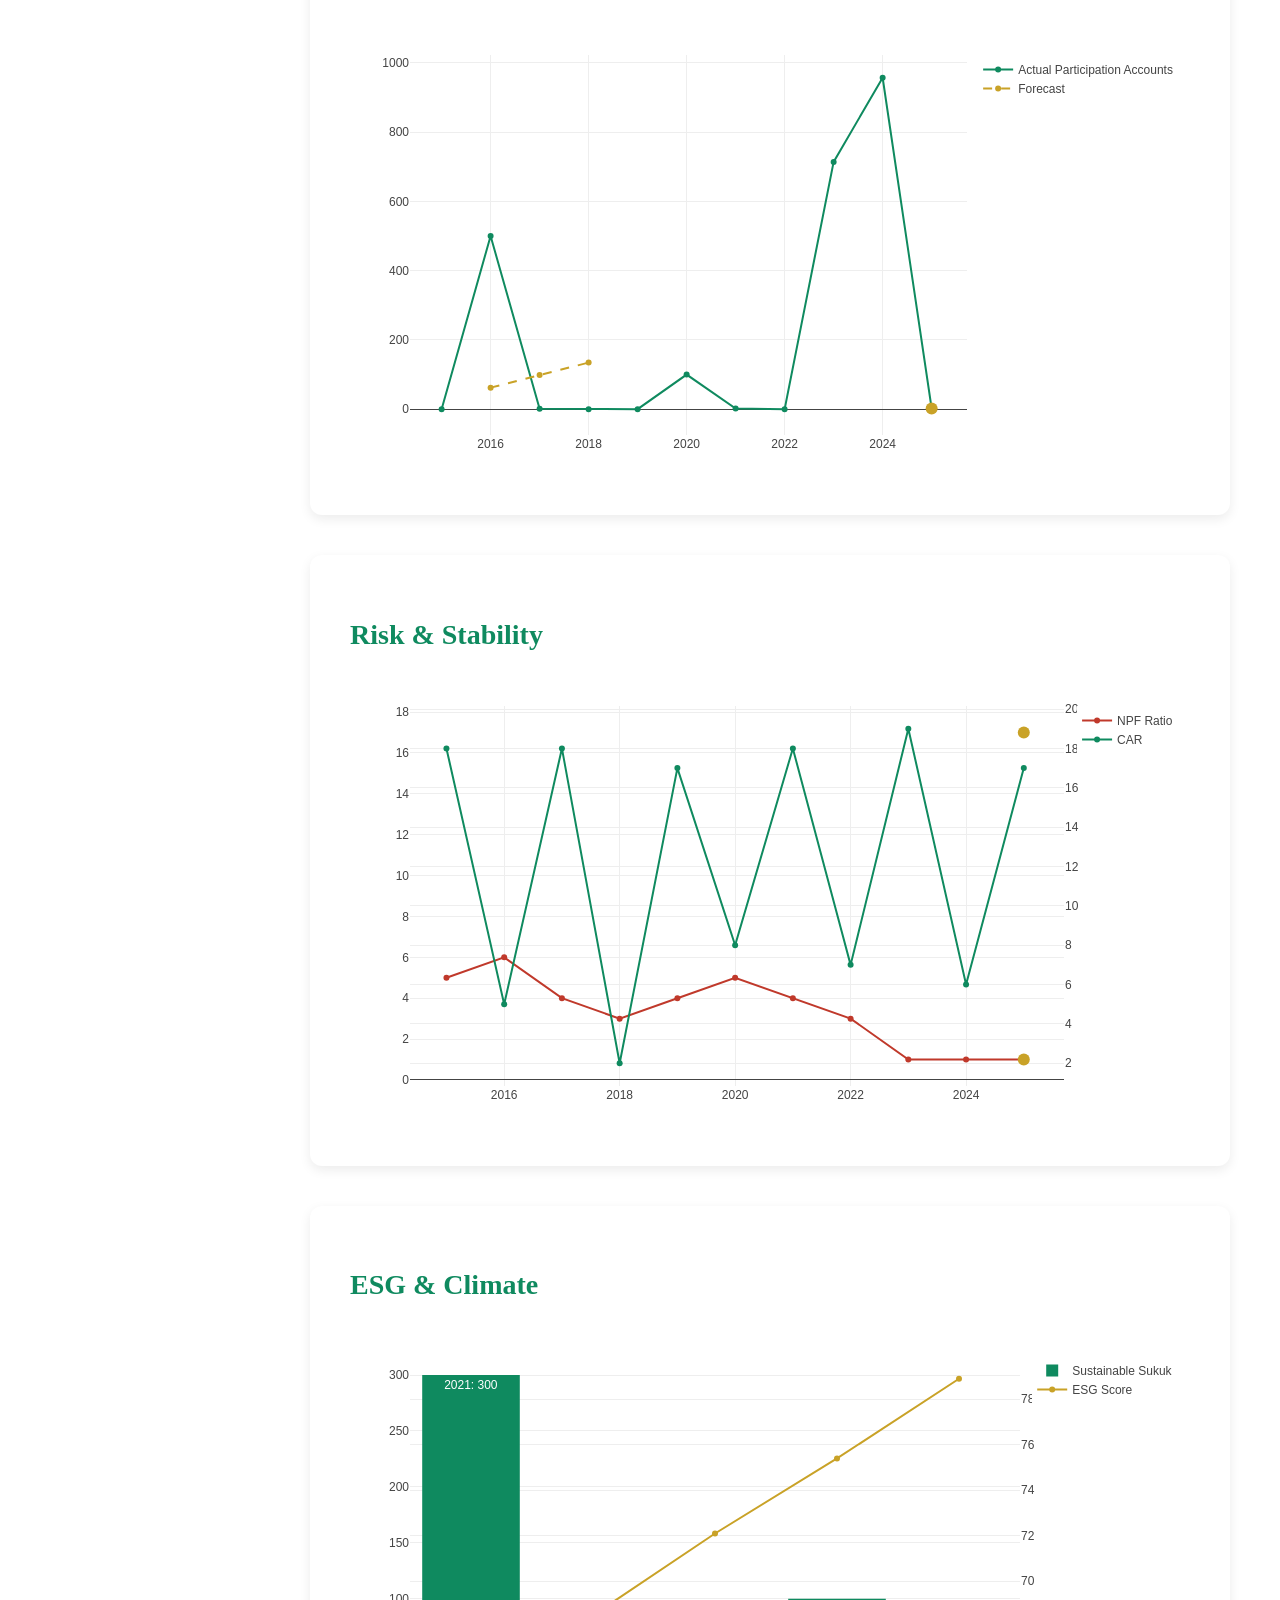
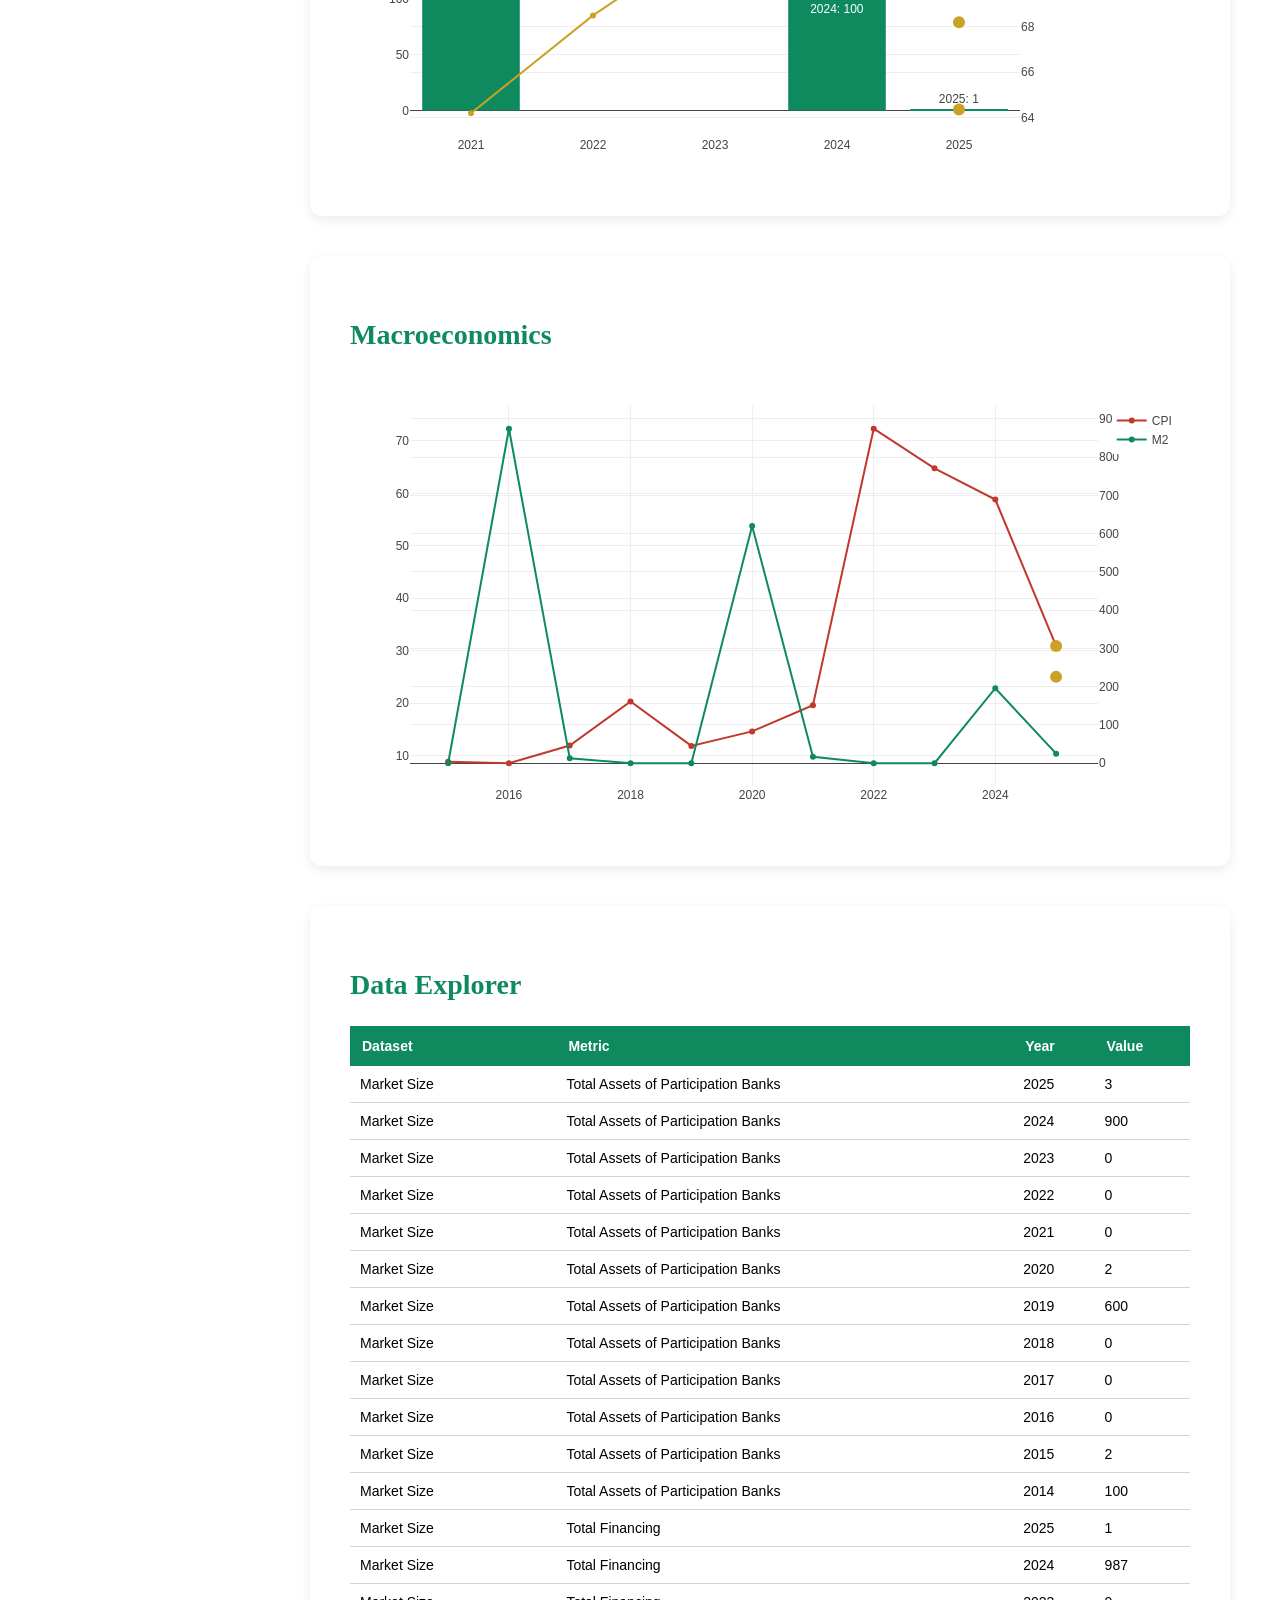
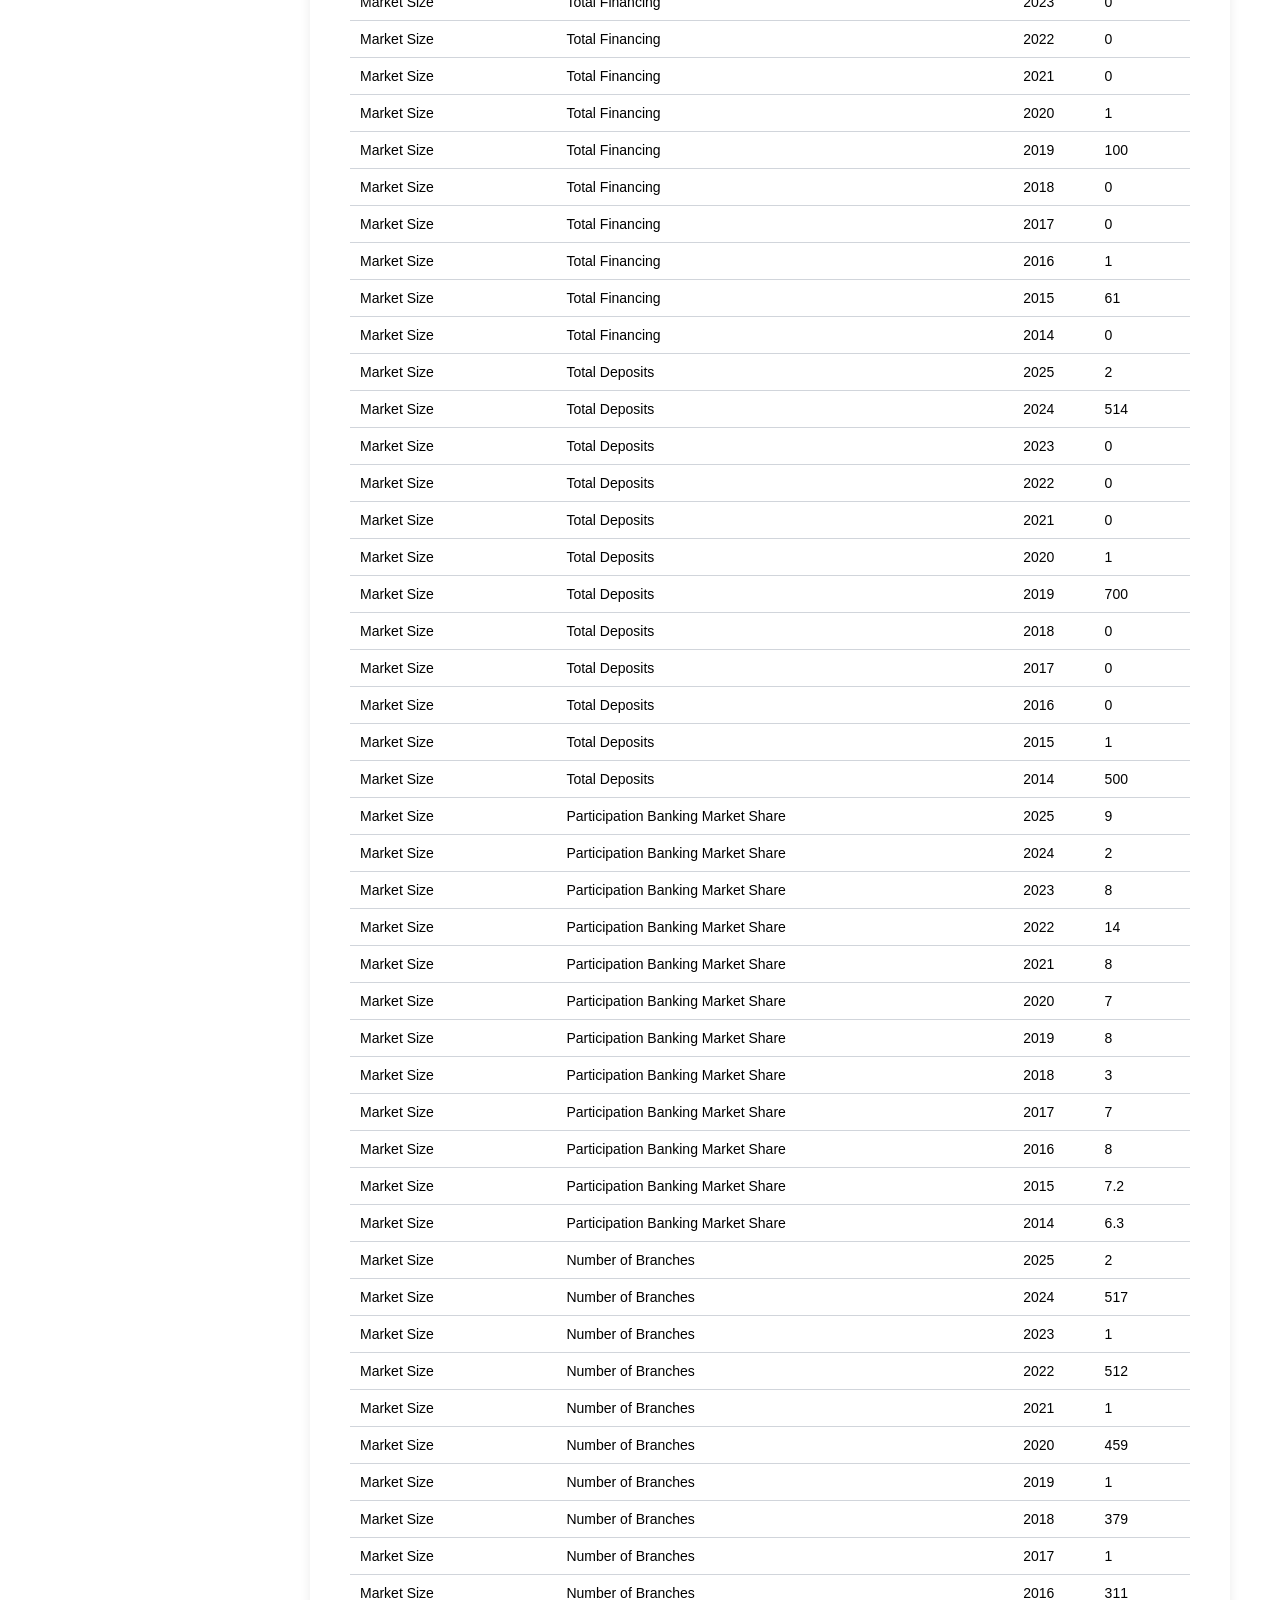
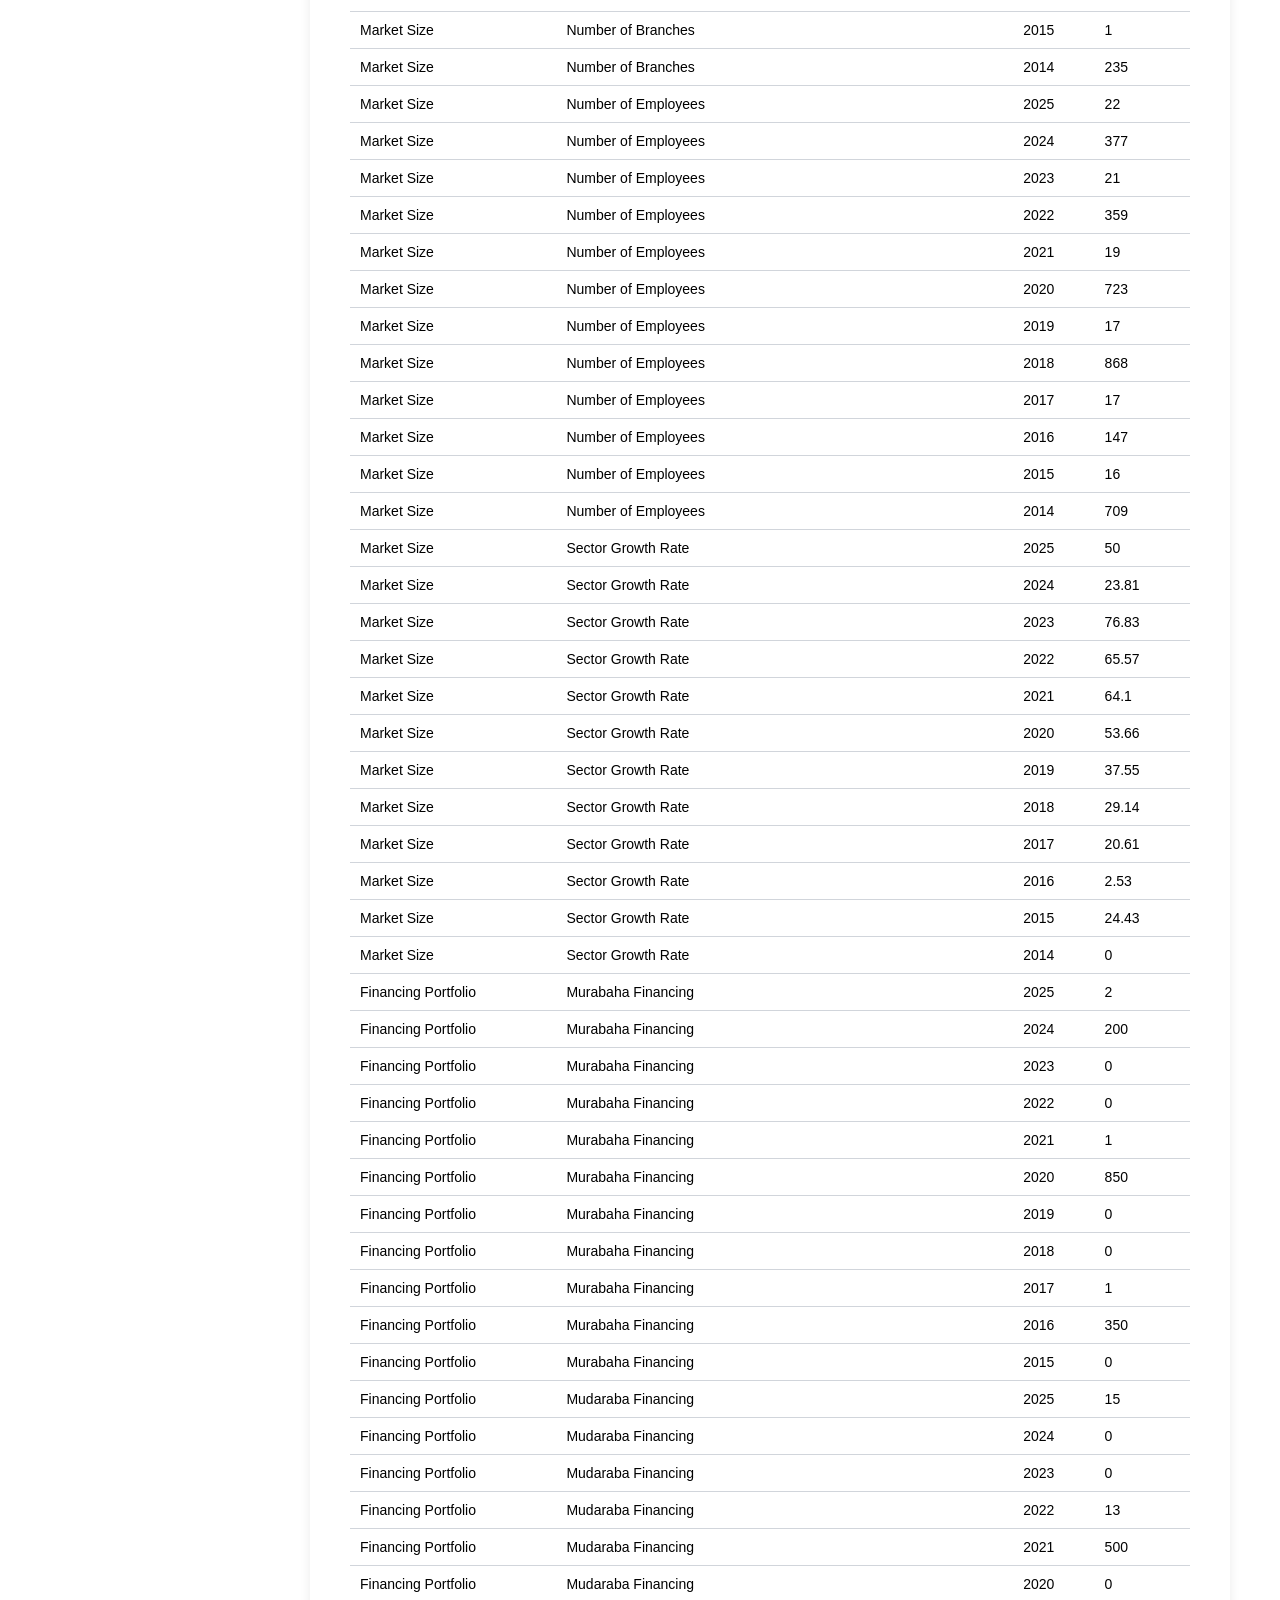
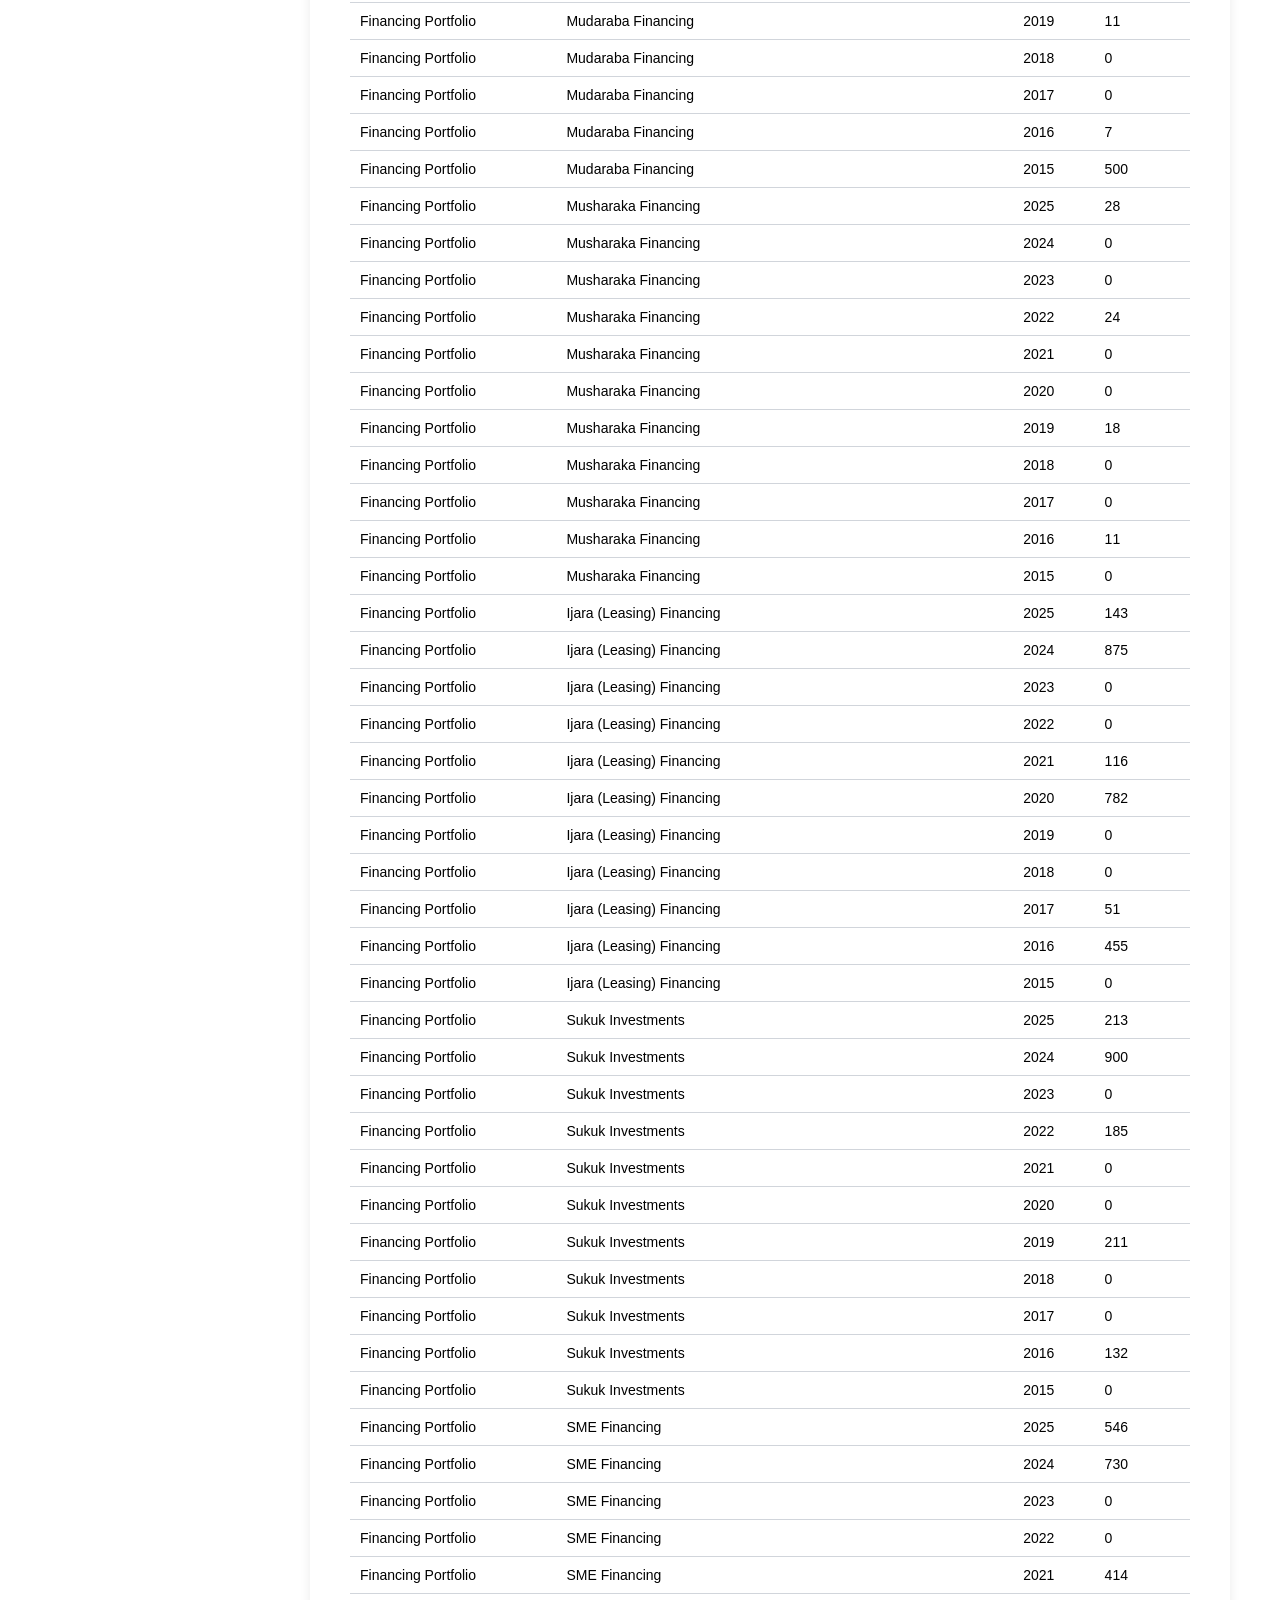
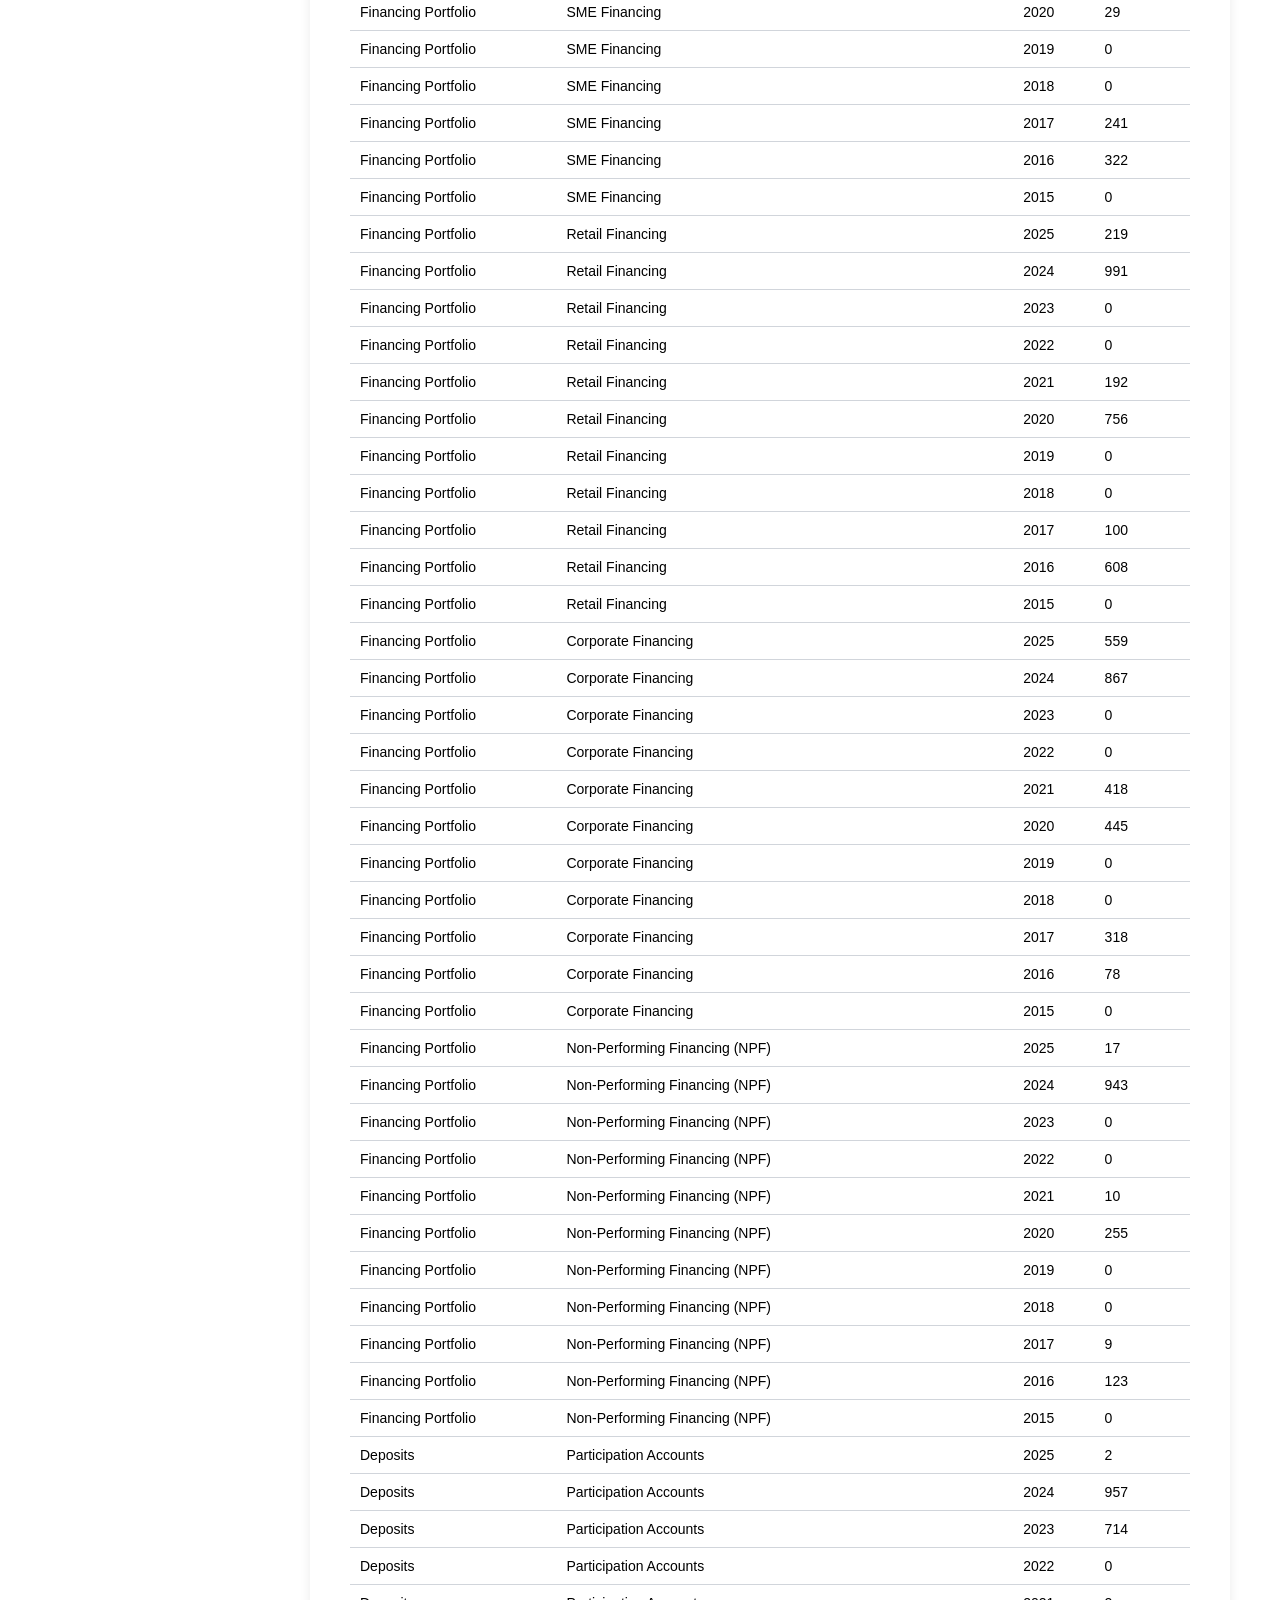
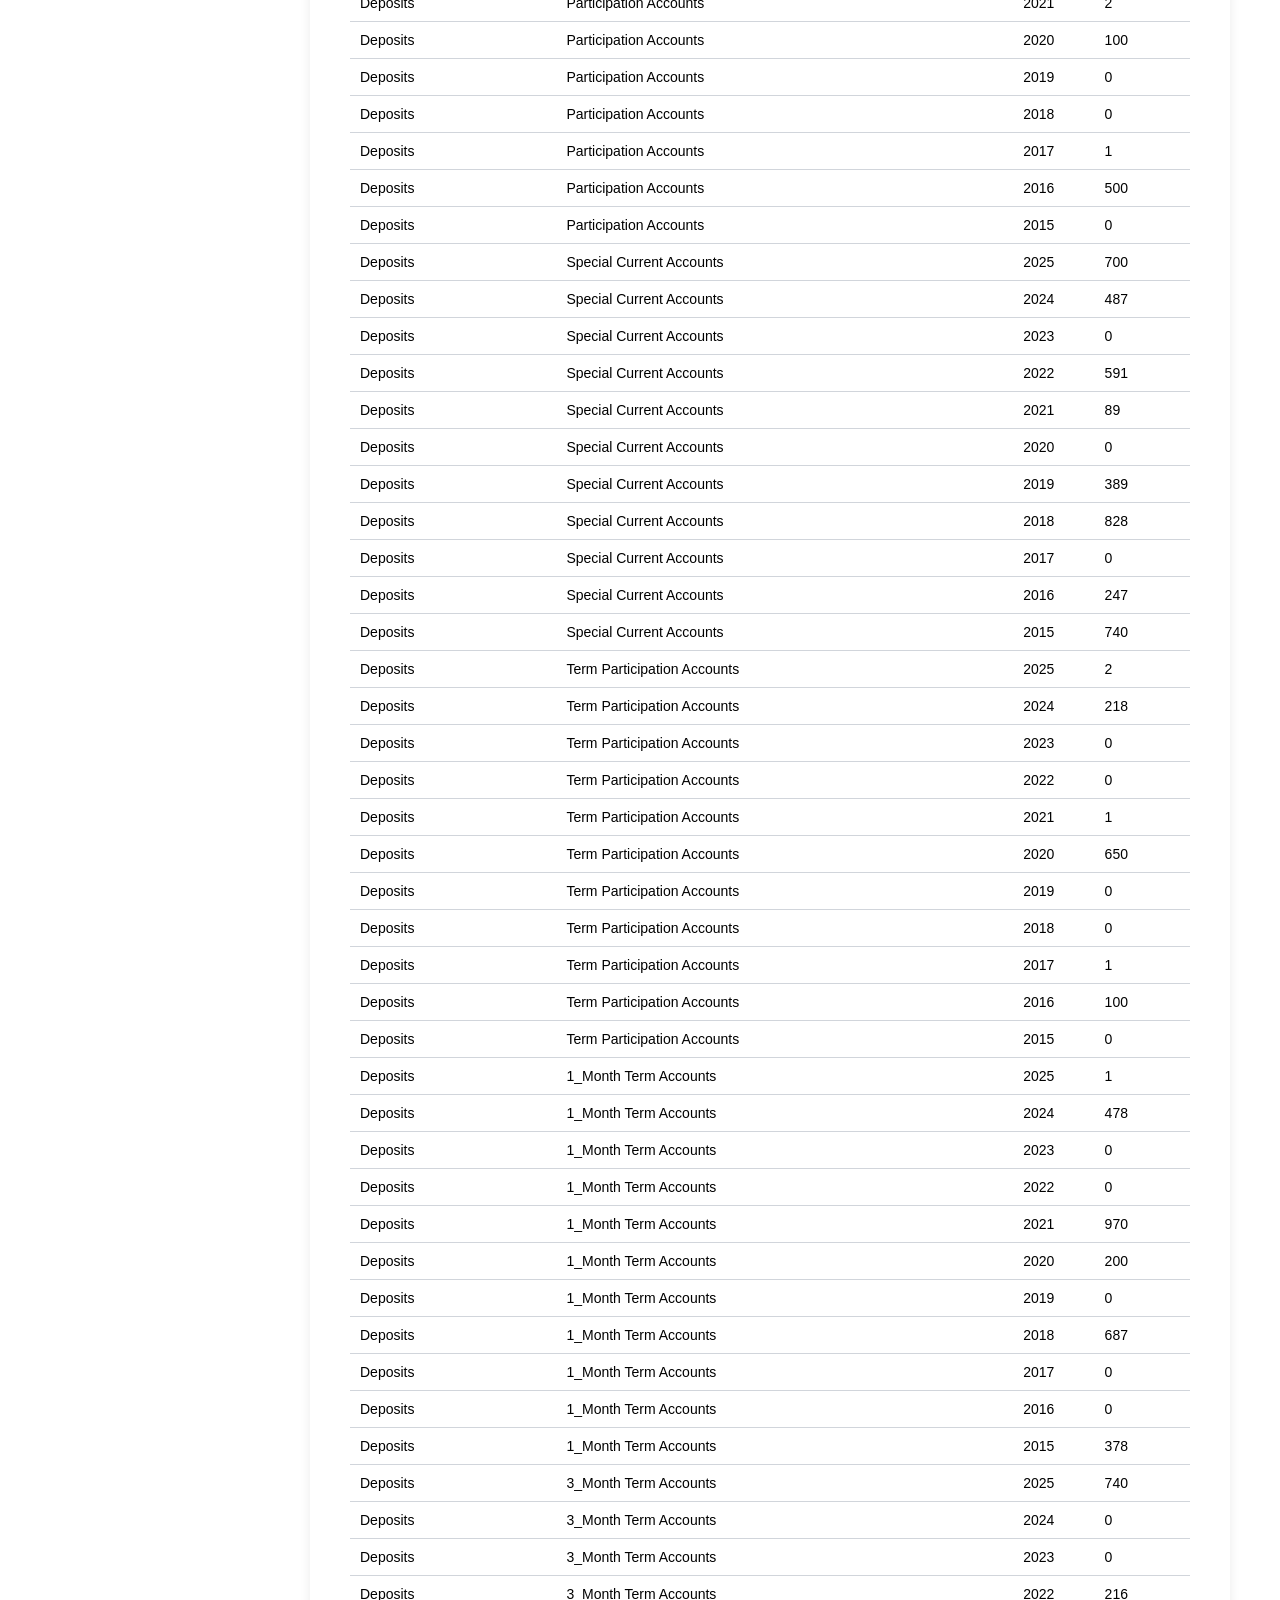
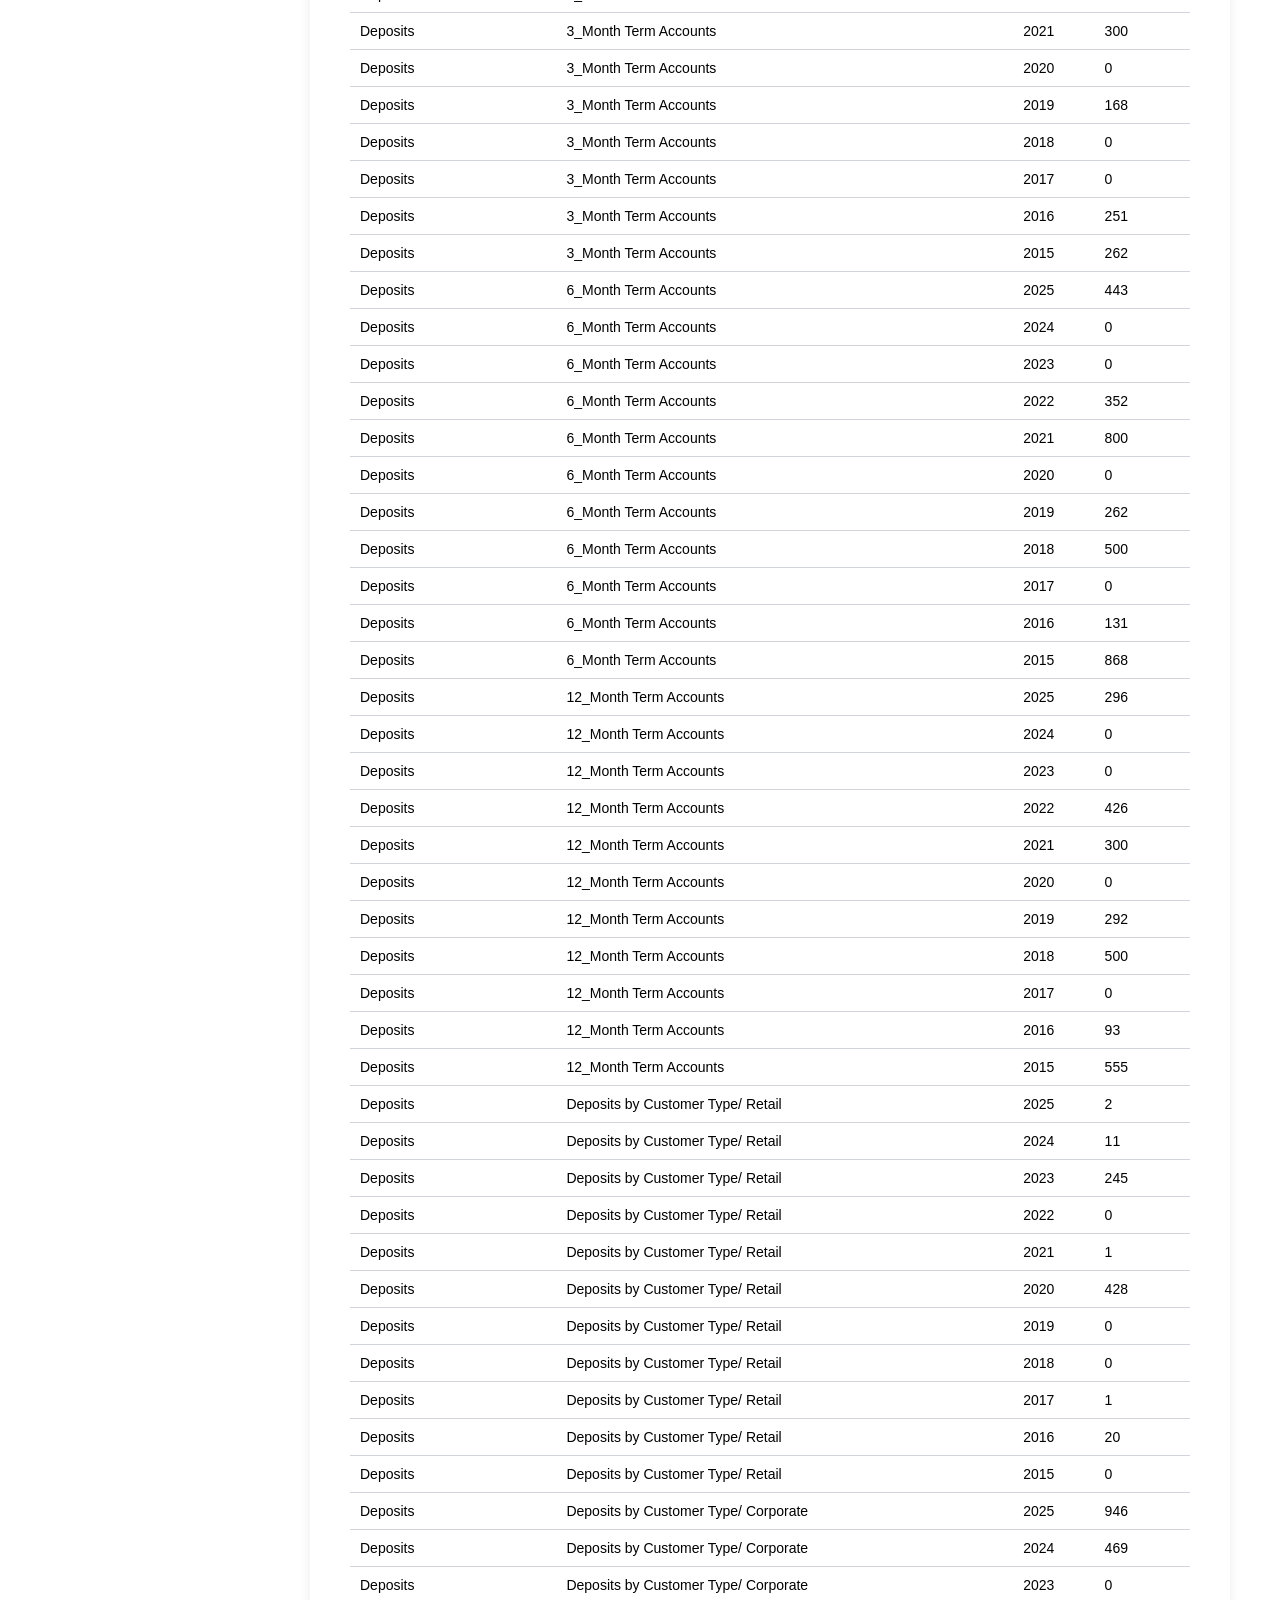
==== commit 71926687: "Updated" ====
--- a/index.html
+++ b/index.html
@@ -9,7 +9,7 @@
     <link href="https://fonts.googleapis.com/css2?family=Inter:wght@300;400;500;600&family=Playfair+Display:wght@600&display=swap" rel="stylesheet">
 
     <!-- Styles -->
-    <link rel="stylesheet" href="./assets/style.css" />
+    <link rel="stylesheet" href="./dashboard/assets/styles.css" />
 </head>
 
 <body>
@@ -182,7 +182,7 @@
 
 <!-- Scripts -->
 <script src="https://cdn.plot.ly/plotly-latest.min.js"></script>
-<script src="./assets/script.js"></script>
+<script src="./dashboard/assets/script.js"></script>
 
 </body>
 </html>
--- a/dashboard/assets/styles.css
+++ b/dashboard/assets/styles.css
@@ -0,0 +1,310 @@
+/* ============================================================
+   ROOT THEME VARIABLES
+   ============================================================ */
+:root {
+    --navy: #0A1A2F;
+    --emerald: #0F8A5F;
+    --gold: #C9A227;
+    --light-gray: #E5E7EB;
+    --white: #FFFFFF;
+
+    --dark-bg: #050814;
+    --dark-card: #111827;
+    --dark-text: #F9FAFB;
+
+    --radius: 12px;
+    --shadow-light: 0 4px 12px rgba(0,0,0,0.08);
+    --shadow-dark: 0 4px 16px rgba(0,0,0,0.6);
+}
+
+/* ============================================================
+   GLOBAL THEME STATES
+   ============================================================ */
+body {
+    margin: 0;
+    font-family: 'Inter', sans-serif;
+    transition: background 0.3s ease, color 0.3s ease;
+}
+
+body.light {
+    background-color: var(--light-gray);
+    color: var(--navy);
+}
+
+body.dark {
+    background-color: var(--dark-bg);
+    color: var(--dark-text);
+}
+
+/* ============================================================
+   PREMIUM SIDEBAR
+   ============================================================ */
+.sidebar {
+    position: fixed;
+    top: 0;
+    left: 0;
+    width: 260px;
+    height: 100vh;
+    background: var(--navy);
+    padding: 40px 30px;
+    display: flex;
+    flex-direction: column;
+    justify-content: space-between;
+    box-shadow: 4px 0 20px rgba(0,0,0,0.2);
+}
+
+body.dark .sidebar {
+    background: #020617;
+}
+
+.brand-title {
+    font-family: 'Playfair Display', serif;
+    font-size: 28px;
+    line-height: 1.2;
+    color: var(--white);
+}
+
+.brand-title span {
+    color: var(--gold);
+}
+
+.tagline {
+    margin-top: 6px;
+    font-size: 13px;
+    color: var(--emerald);
+    letter-spacing: 0.5px;
+}
+
+.nav {
+    margin-top: 40px;
+    display: flex;
+    flex-direction: column;
+    gap: 14px;
+}
+
+.nav a {
+    color: var(--white);
+    text-decoration: none;
+    font-size: 15px;
+    font-weight: 500;
+    padding: 6px 0;
+    transition: color 0.2s ease;
+}
+
+.nav a:hover {
+    color: var(--gold);
+}
+
+/* Theme toggle button */
+.theme-toggle {
+    background: var(--emerald);
+    color: var(--white);
+    border: none;
+    padding: 10px 18px;
+    border-radius: 999px;
+    cursor: pointer;
+    font-size: 14px;
+    font-weight: 500;
+    transition: background 0.3s ease;
+}
+
+body.dark .theme-toggle {
+    background: var(--gold);
+    color: var(--navy);
+}
+
+/* ============================================================
+   MAIN CONTENT AREA
+   ============================================================ */
+.content {
+    margin-left: 260px;
+    padding: 40px 50px;
+}
+
+/* ============================================================
+   SLICERS
+   ============================================================ */
+.slicers {
+    display: flex;
+    gap: 30px;
+    margin-bottom: 40px;
+}
+
+.slicer label {
+    display: block;
+    font-size: 14px;
+    margin-bottom: 6px;
+    font-weight: 500;
+}
+
+.slicer select {
+    padding: 10px 14px;
+    border-radius: var(--radius);
+    border: 1px solid #d1d5db;
+    font-size: 14px;
+    background: var(--white);
+}
+
+body.dark .slicer select {
+    background: var(--dark-card);
+    color: var(--dark-text);
+    border: 1px solid #374151;
+}
+
+/* ============================================================
+   SECTION WRAPPER
+   ============================================================ */
+.section {
+    background: var(--white);
+    padding: 40px;
+    margin-bottom: 40px;
+    border-radius: var(--radius);
+    box-shadow: var(--shadow-light);
+}
+
+body.dark .section {
+    background: var(--dark-card);
+    box-shadow: var(--shadow-dark);
+}
+
+.section-title {
+    font-family: 'Playfair Display', serif;
+    font-size: 28px;
+    color: var(--emerald);
+    margin-bottom: 25px;
+}
+
+.section-note {
+    font-size: 14px;
+    color: var(--gold);
+    margin-bottom: 10px;
+}
+
+/* ============================================================
+   KPI GRID
+   ============================================================ */
+.kpi-grid {
+    display: grid;
+    grid-template-columns: repeat(4, 1fr);
+    gap: 18px;
+}
+
+.kpi-card {
+    background: var(--light-gray);
+    padding: 20px;
+    border-radius: var(--radius);
+    box-shadow: var(--shadow-light);
+}
+
+body.dark .kpi-card {
+    background: #1f2937;
+    box-shadow: var(--shadow-dark);
+}
+
+.kpi-card h3 {
+    font-size: 14px;
+    text-transform: uppercase;
+    letter-spacing: 0.06em;
+    color: #6B7280;
+}
+
+body.dark .kpi-card h3 {
+    color: #9CA3AF;
+}
+
+.kpi-value {
+    margin-top: 10px;
+    font-size: 24px;
+    font-weight: 600;
+}
+
+/* ============================================================
+   CHART CONTAINERS
+   ============================================================ */
+.chart {
+    height: 450px;
+}
+
+/* ============================================================
+   DATA TABLE
+   ============================================================ */
+.data-table {
+    width: 100%;
+    border-collapse: collapse;
+    margin-top: 20px;
+    font-size: 14px;
+}
+
+.data-table th {
+    background: var(--emerald);
+    color: var(--white);
+    padding: 12px;
+    text-align: left;
+}
+
+.data-table td {
+    padding: 10px;
+    border-bottom: 1px solid #d1d5db;
+}
+
+body.dark .data-table td {
+    border-bottom: 1px solid #374151;
+}
+
+/* ============================================================
+   MODAL (D3)
+   ============================================================ */
+.modal-overlay {
+    position: fixed;
+    top: 0;
+    left: 0;
+    width: 100%;
+    height: 100%;
+    background: rgba(0,0,0,0.65);
+    display: flex;
+    justify-content: center;
+    align-items: center;
+    z-index: 999;
+    opacity: 1;
+    transition: opacity 0.25s ease;
+}
+
+.modal-overlay.hidden {
+    opacity: 0;
+    pointer-events: none;
+}
+
+.modal {
+    background: var(--white);
+    padding: 30px;
+    border-radius: var(--radius);
+    width: 80%;
+    max-width: 900px;
+    box-shadow: var(--shadow-dark);
+    position: relative;
+    animation: fadeIn 0.3s ease;
+}
+
+body.dark .modal {
+    background: var(--dark-card);
+}
+
+.modal-close {
+    position: absolute;
+    top: 10px;
+    right: 14px;
+    background: transparent;
+    border: none;
+    font-size: 28px;
+    cursor: pointer;
+    color: var(--navy);
+}
+
+body.dark .modal-close {
+    color: var(--dark-text);
+}
+
+@keyframes fadeIn {
+    from { transform: scale(0.95); opacity: 0; }
+    to   { transform: scale(1); opacity: 1; }
+}
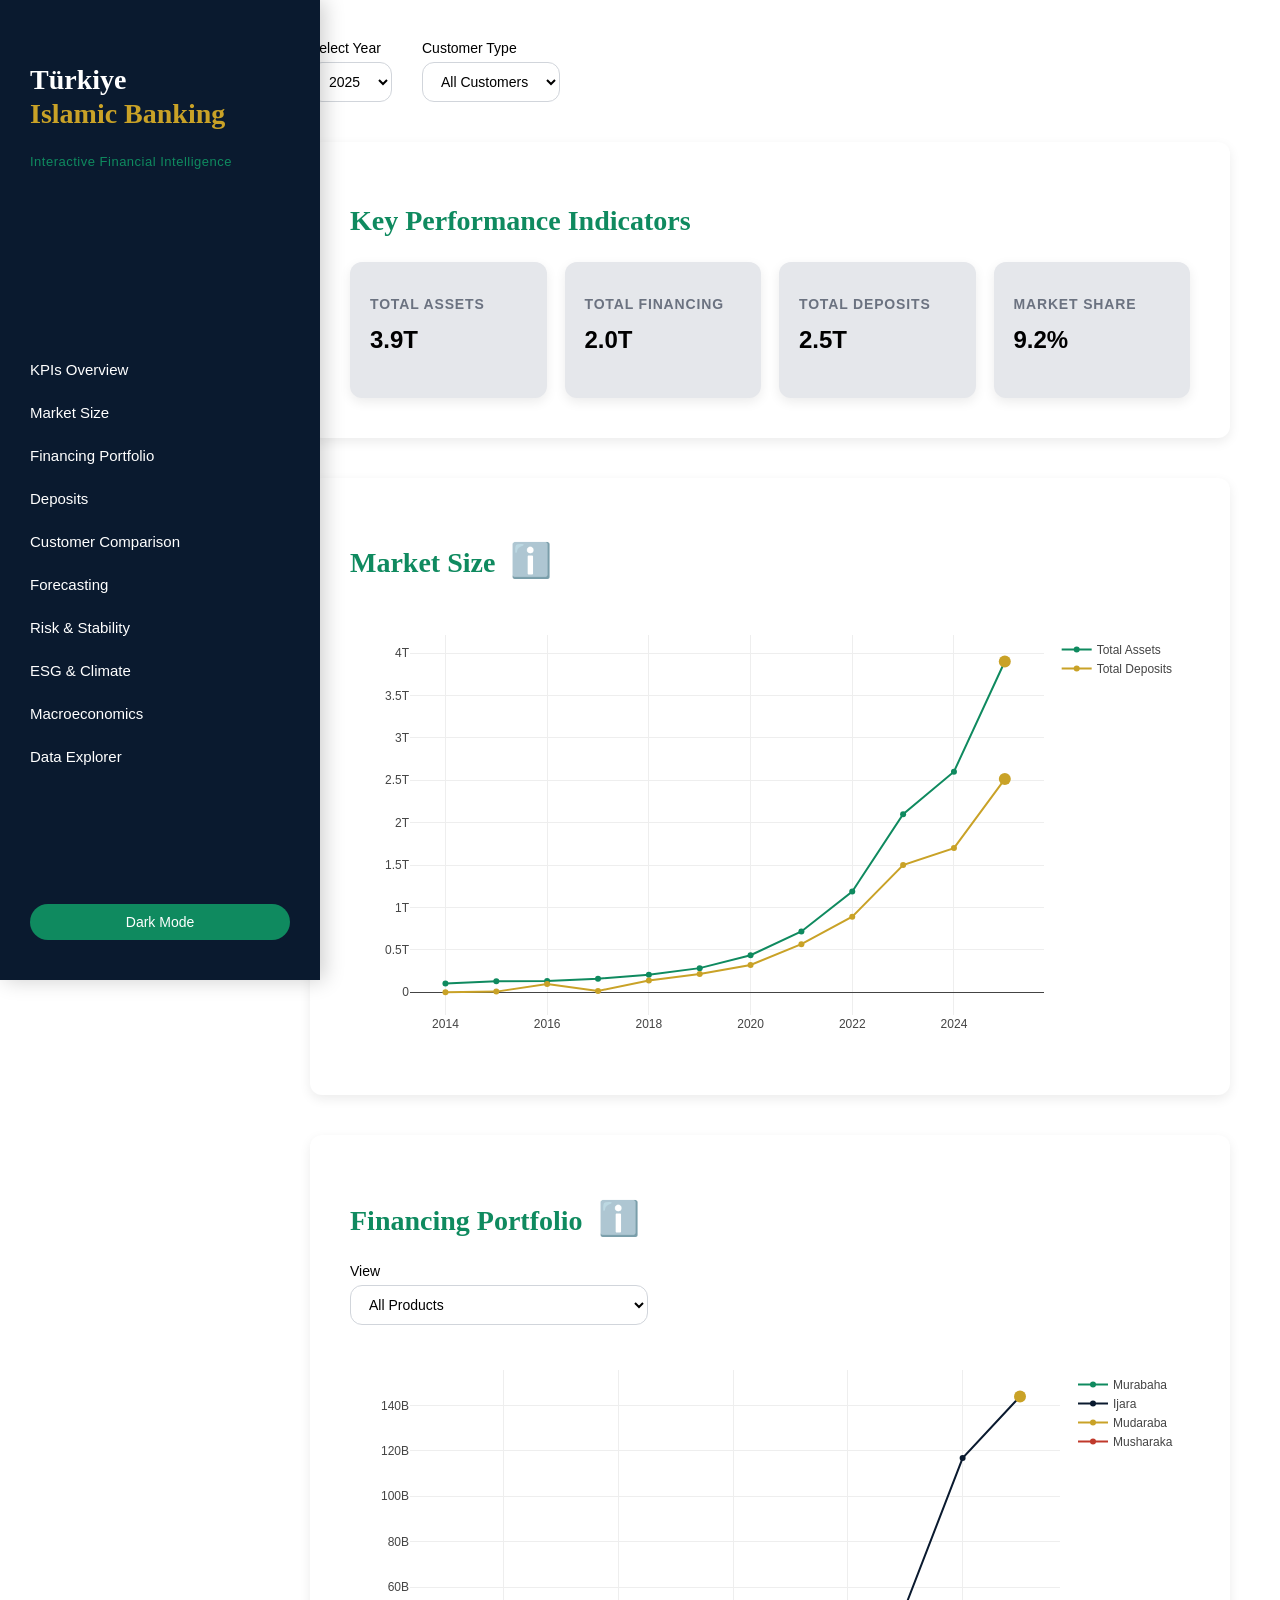
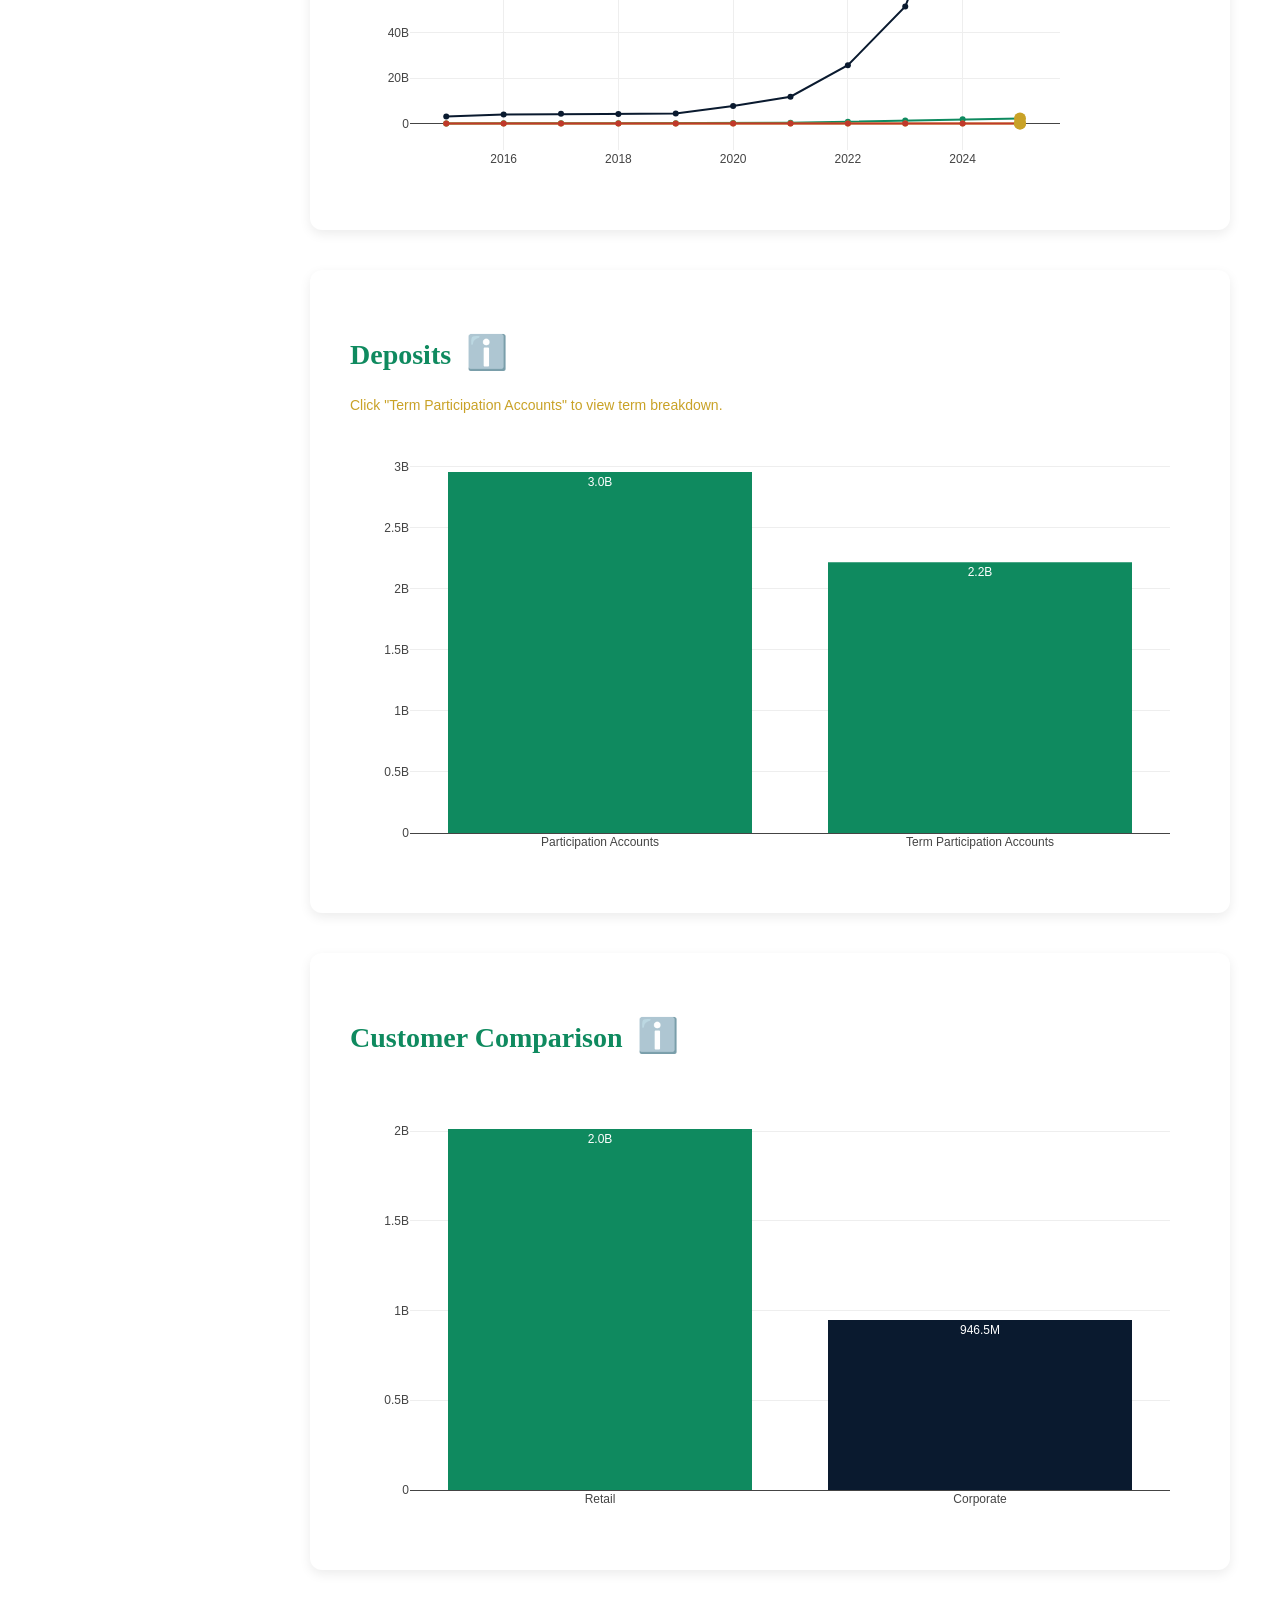
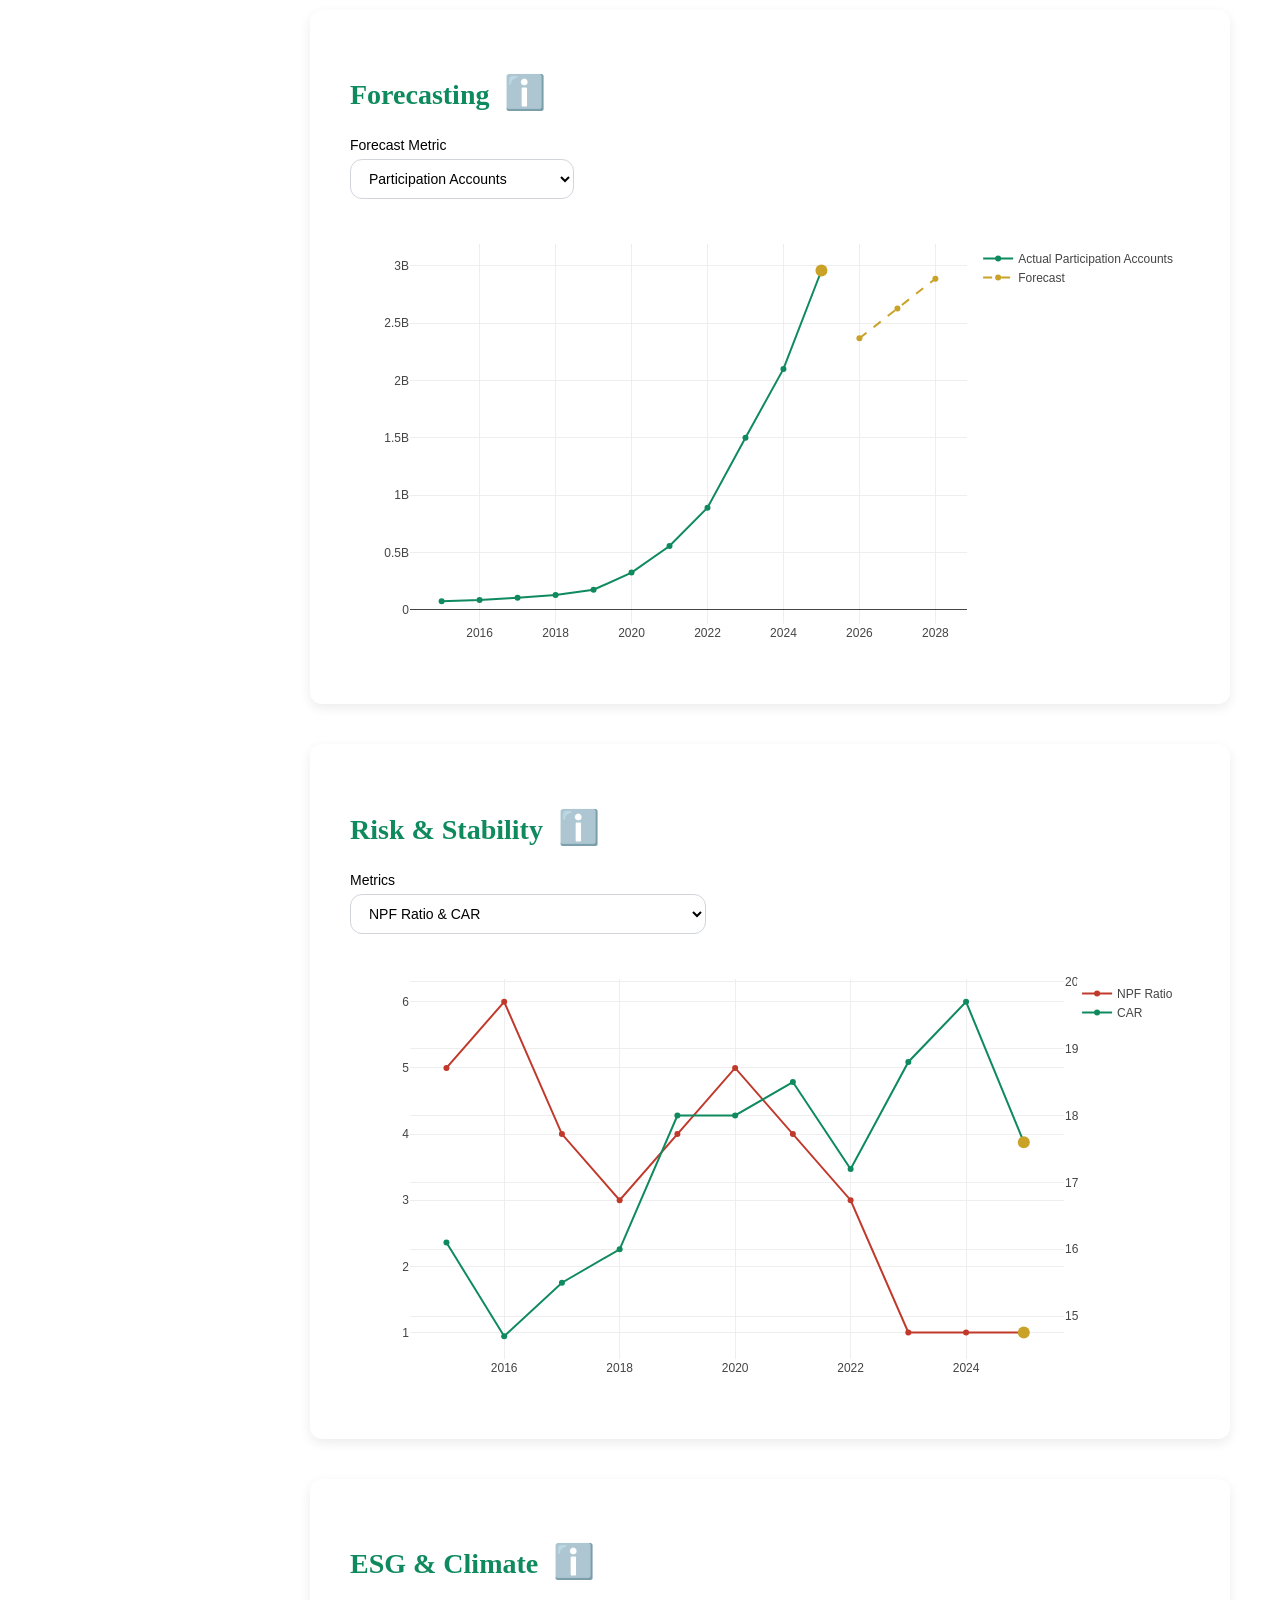
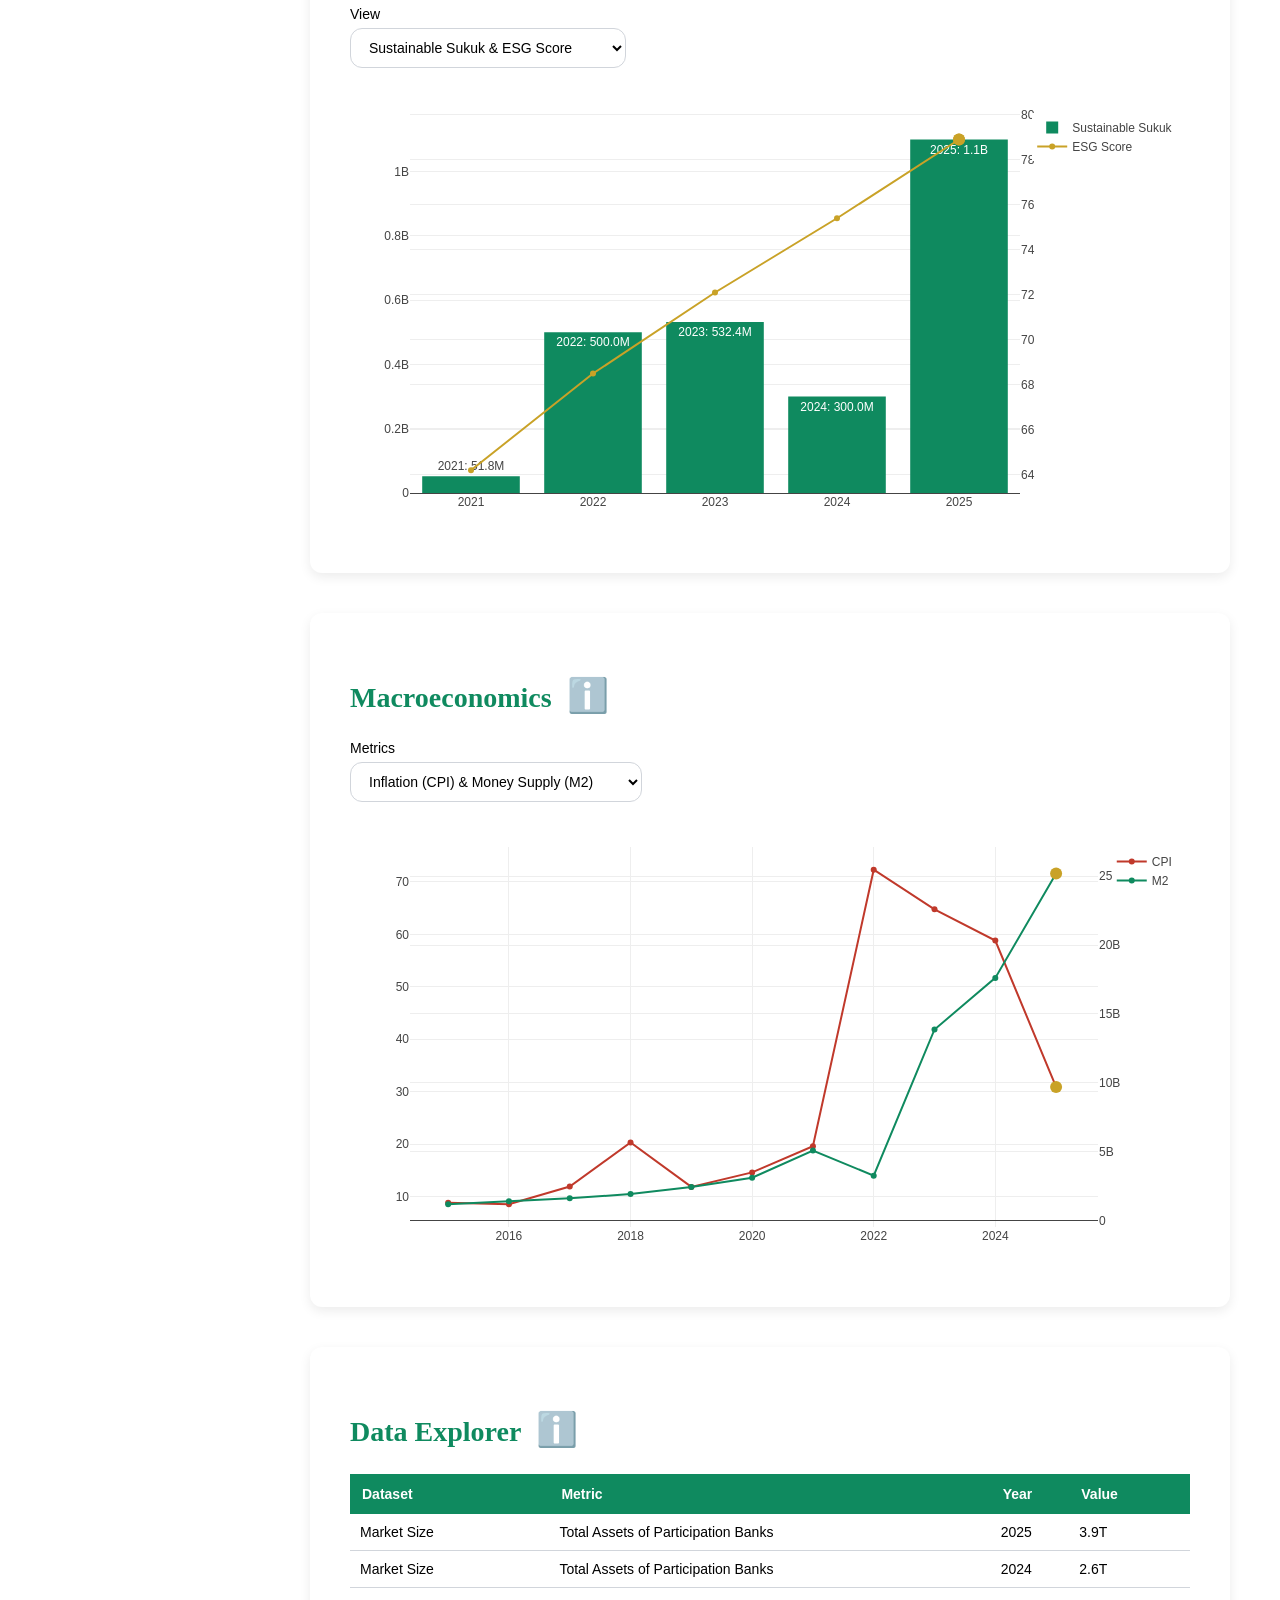
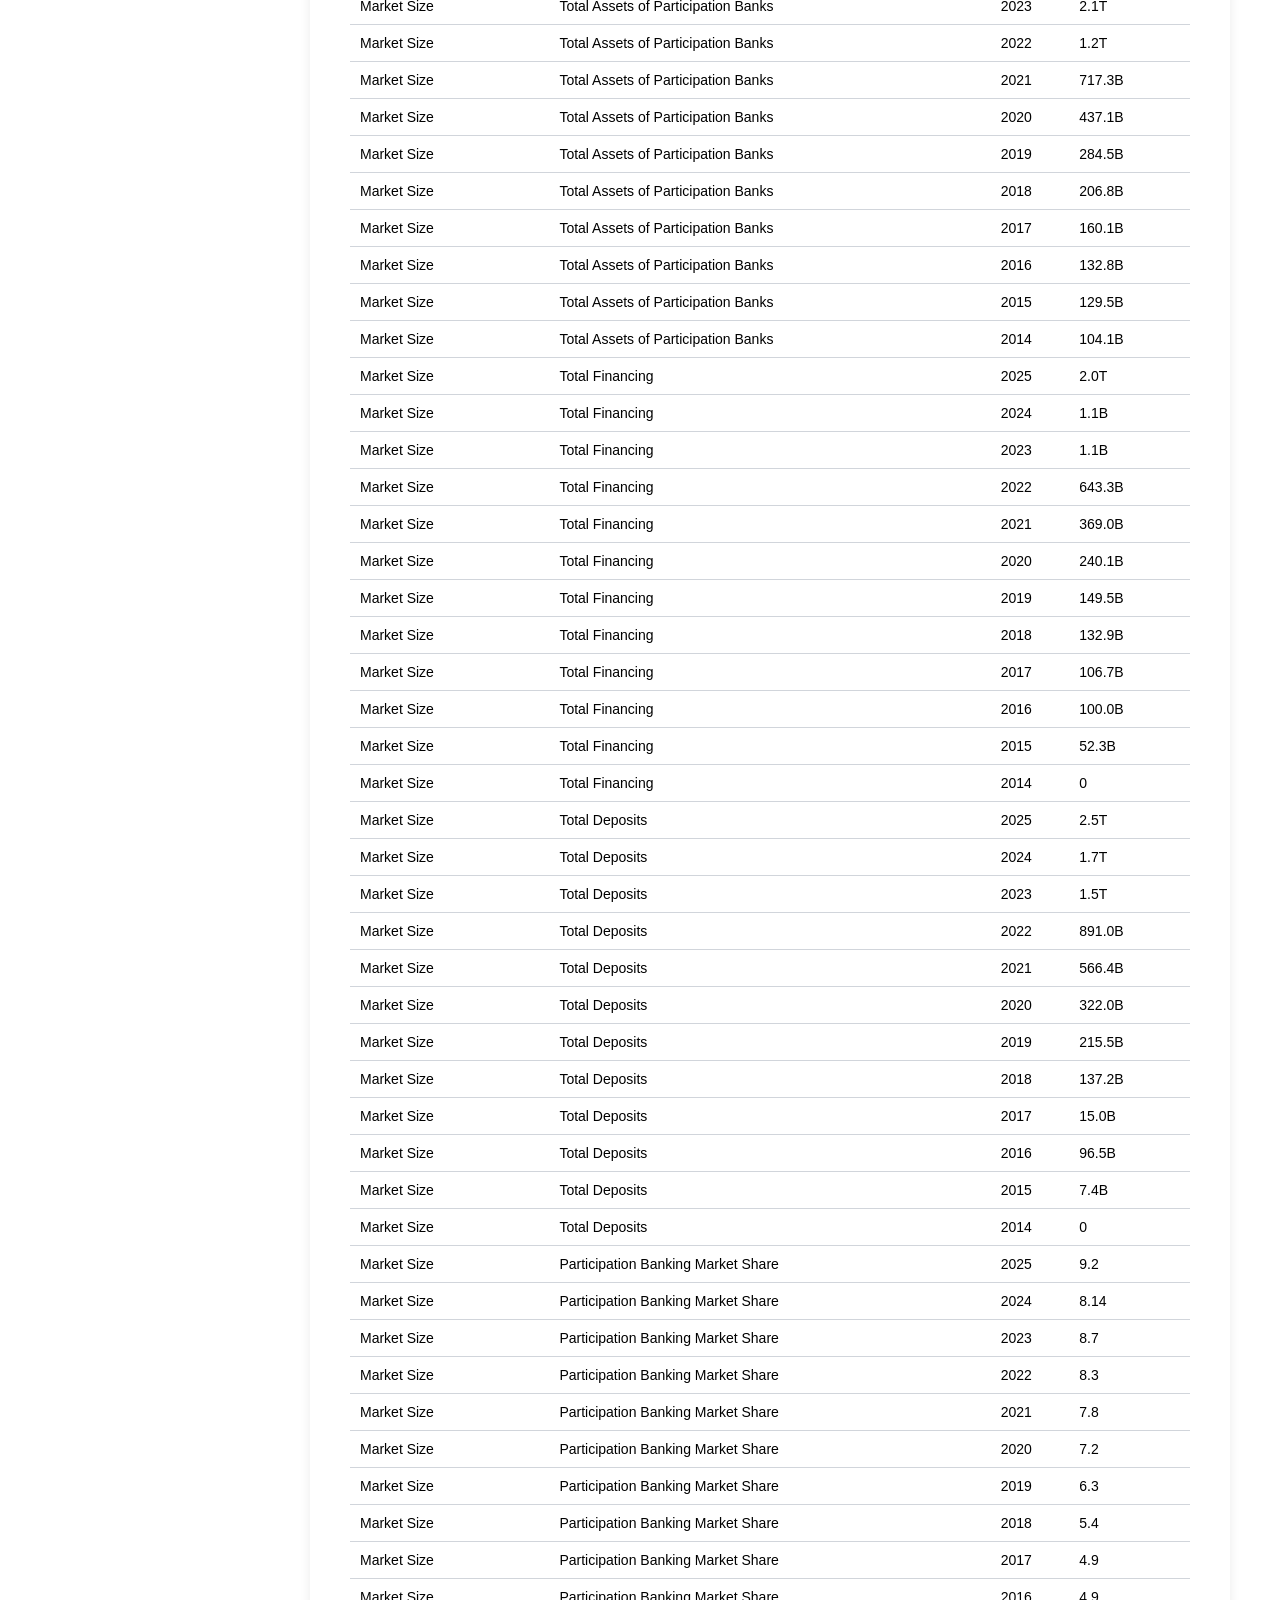
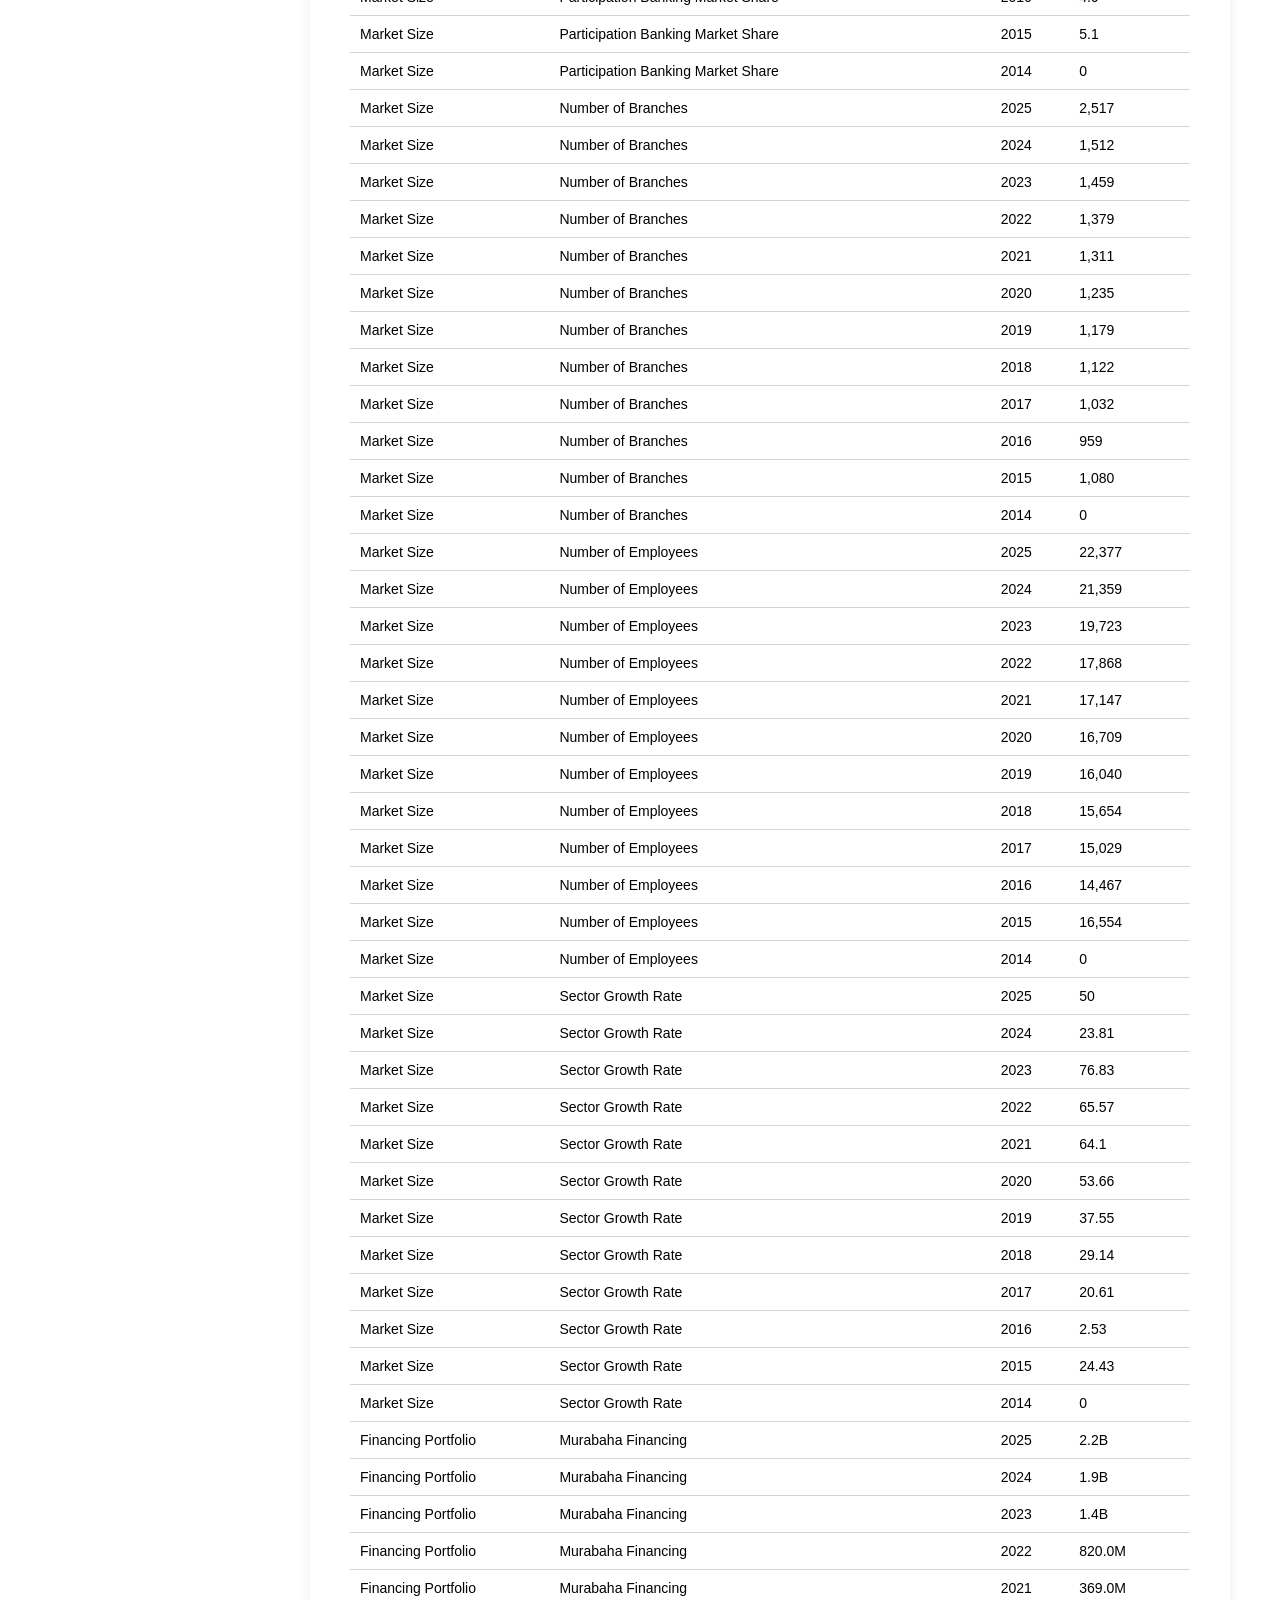
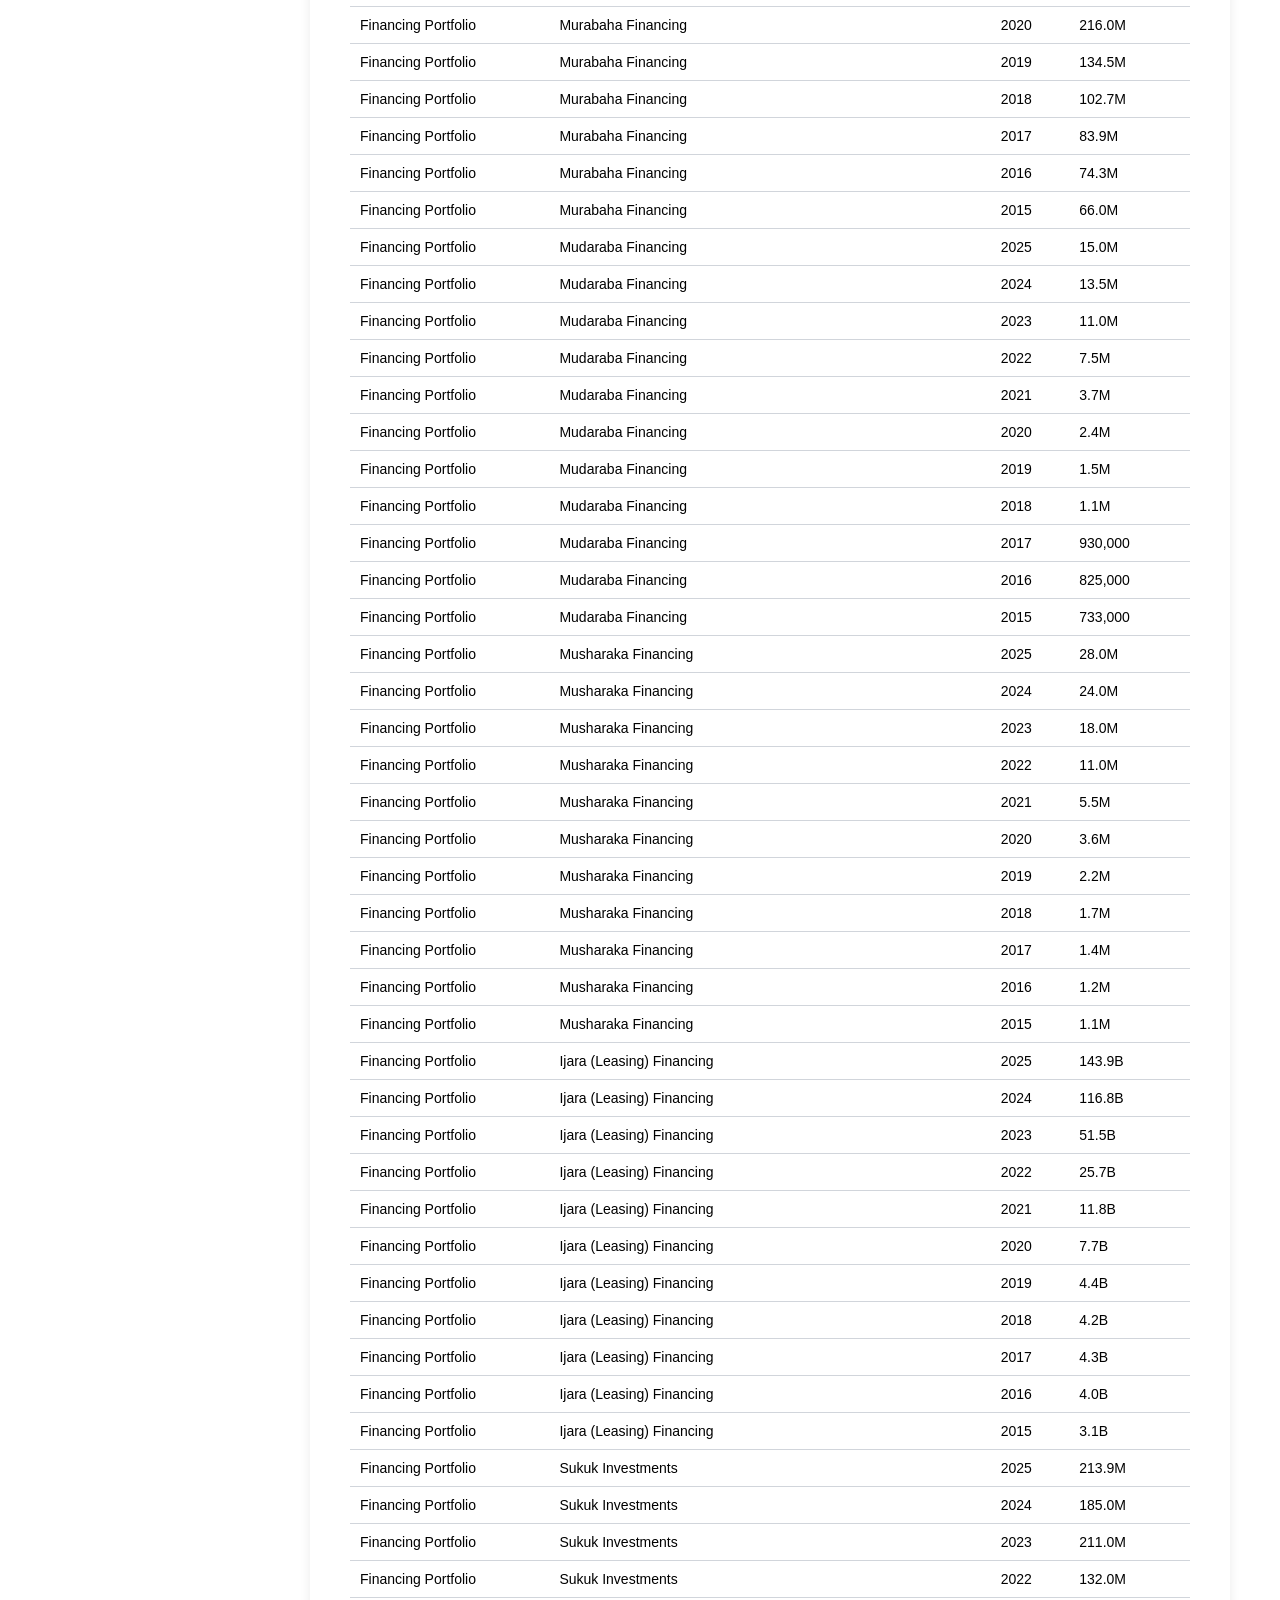
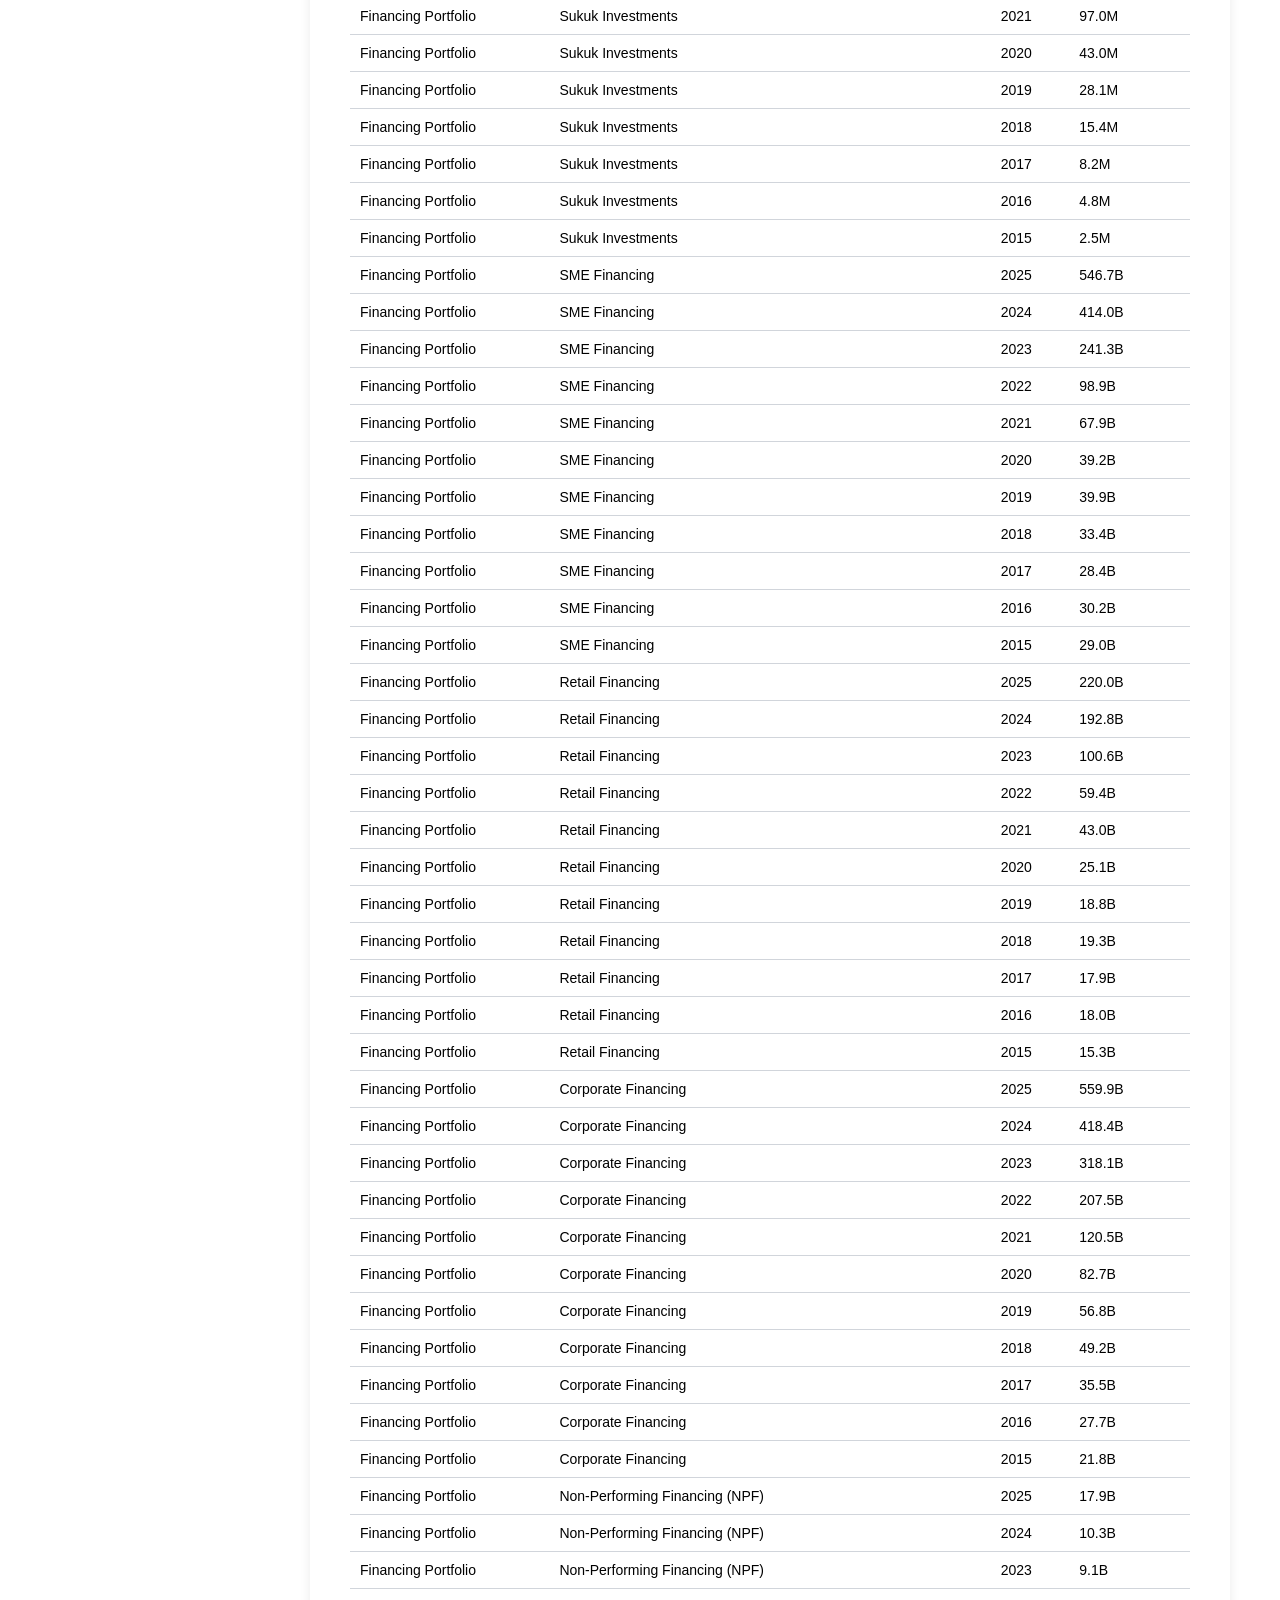
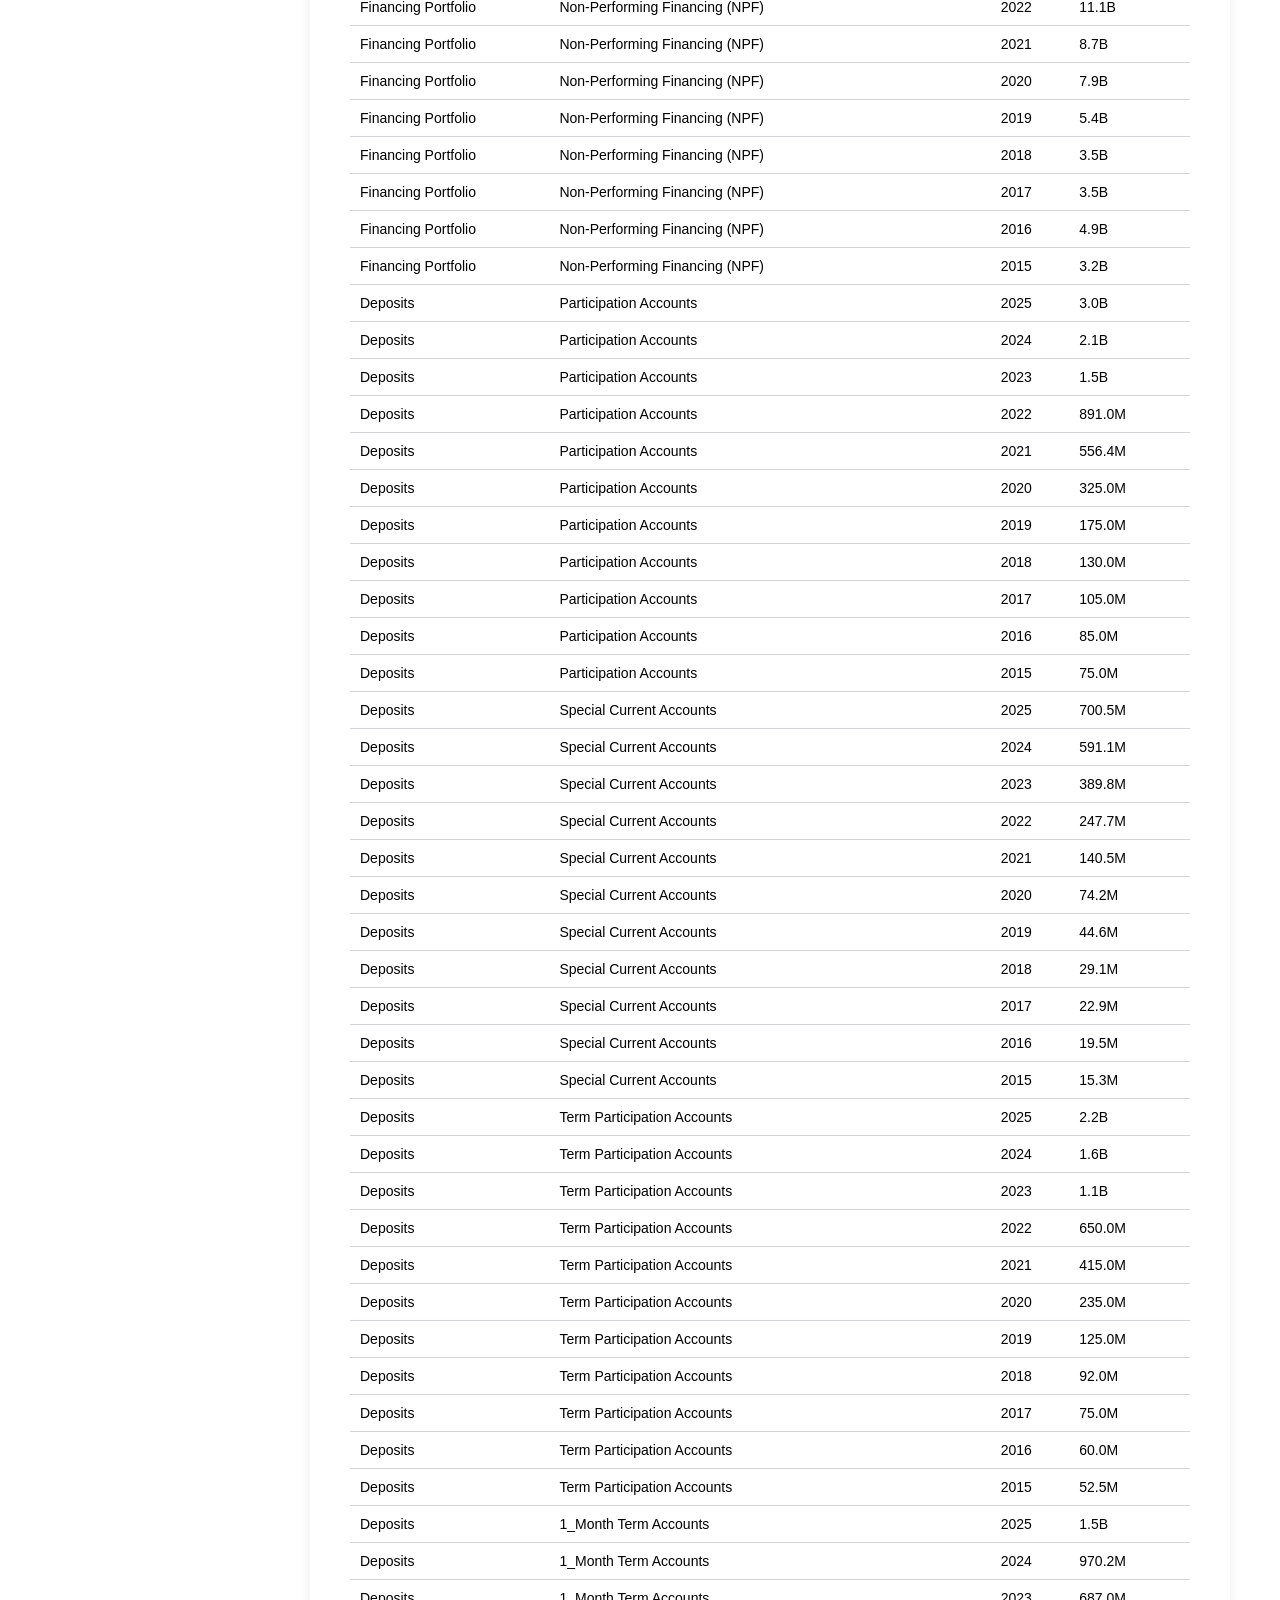
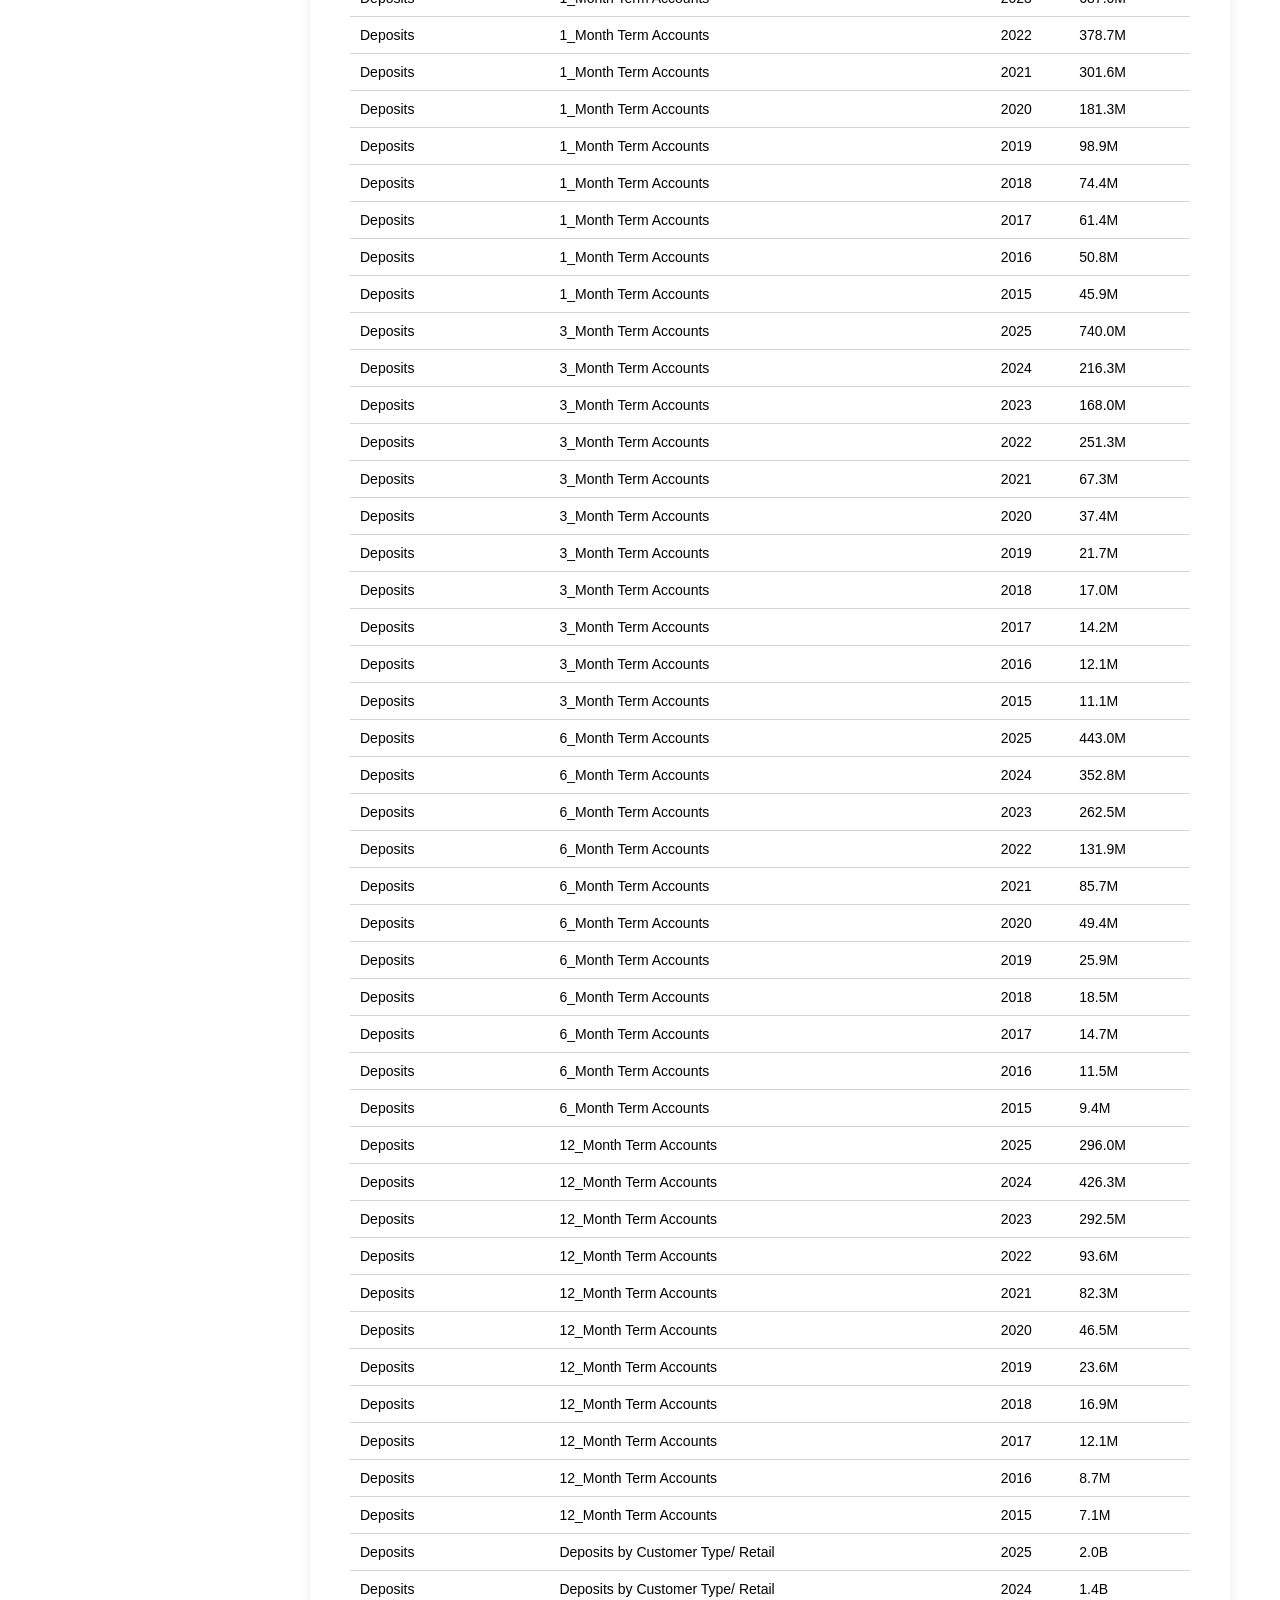
==== commit 3b0571ac: "Update Functionality" ====
--- a/index.html
+++ b/index.html
@@ -98,7 +98,7 @@
          MARKET SIZE
          ======================= -->
     <section id="market" class="section">
-        <h2 class="section-title">Market Size</h2>
+        <h2 class="section-title">Market Size <span class="info-icon" title="📊 Market Size Chart — 'Total Assets & Deposits Over Time' This chart shows how Türkiye's Islamic banking sector has evolved by tracking Total Assets and Total Deposits across years. It highlights the selected year in gold, making it easy to compare that year's performance against long-term trends. It helps the reader understand whether the sector is expanding, stabilizing, or contracting.">ℹ️</span></h2>
         <div id="market_chart" class="chart"></div>
     </section>
 
@@ -106,7 +106,14 @@
          FINANCING PORTFOLIO
          ======================= -->
     <section id="financing" class="section">
-        <h2 class="section-title">Financing Portfolio</h2>
+        <h2 class="section-title">Financing Portfolio <span class="info-icon" title="💼 Financing Portfolio Chart — 'Murabaha vs Ijara Financing' This visualization compares the two core Islamic financing instruments — Murabaha and Ijara — over time. It reveals shifts in financing composition, customer demand, and the bank's exposure to different Sharia-compliant structures. The highlighted year shows how the current period fits into the broader financing trend.">ℹ️</span></h2>
+        <div class="slicer" style="margin-bottom: 15px;">
+            <label for="financing-view">View</label>
+            <select id="financing-view">
+                <option value="all">All Products</option>
+                <option value="major">Major Products Only (Murabaha & Ijara)</option>
+            </select>
+        </div>
         <div id="financing_chart" class="chart"></div>
     </section>
 
@@ -114,8 +121,8 @@
          DEPOSITS
          ======================= -->
     <section id="deposits" class="section">
-        <h2 class="section-title">Deposits</h2>
-        <p class="section-note">Click “Term Participation Accounts” to view term breakdown.</p>
+        <h2 class="section-title">Deposits <span class="info-icon" title="🏦 Deposits Chart — 'Deposit Structure for Selected Year' This single-year bar chart breaks down deposits into Participation Accounts and Term Participation Accounts, or into Retail vs Corporate depending on the slicer. It provides a snapshot of the bank's funding structure for the chosen year, helping the reader understand liquidity sources and customer behavior. 📈 Term Accounts Drill-Down (Modal) — '1M / 3M / 6M / 12M Term Distribution' When the user clicks on 'Term Participation Accounts,' a modal opens showing the distribution of short-term and long-term deposit maturities. It reveals customer preferences for deposit durations and helps assess liquidity risk, rollover behavior, and funding stability.">ℹ️</span></h2>
+        <p class="section-note">Click "Term Participation Accounts" to view term breakdown.</p>
         <div id="deposits_chart" class="chart"></div>
     </section>
 
@@ -123,7 +130,7 @@
          CUSTOMER COMPARISON
          ======================= -->
     <section id="comparison" class="section">
-        <h2 class="section-title">Customer Comparison</h2>
+        <h2 class="section-title">Customer Comparison <span class="info-icon" title="👥 Customer Comparison Chart — 'Retail vs Corporate Deposits' This chart compares Retail and Corporate deposits for the selected year. It highlights which customer segment contributes more to the bank's funding base and how the balance shifts across years. It's essential for understanding customer concentration and market positioning.">ℹ️</span></h2>
         <div id="customer_comparison_chart" class="chart"></div>
     </section>
 
@@ -131,7 +138,15 @@
          FORECASTING
          ======================= -->
     <section id="forecast" class="section">
-        <h2 class="section-title">Forecasting</h2>
+        <h2 class="section-title">Forecasting <span class="info-icon" title="🔮 Forecasting Chart — 'Participation Accounts Forecast (Regression Model)' This chart shows historical Participation Accounts alongside a three-year linear regression forecast. Actual values appear as a solid line, while projected values appear as a dashed gold line. It provides a forward-looking estimate of deposit growth, supporting planning, budgeting, and strategic decision-making.">ℹ️</span></h2>
+        <div class="slicer" style="margin-bottom: 15px;">
+            <label for="forecast-metric">Forecast Metric</label>
+            <select id="forecast-metric">
+                <option value="participation">Participation Accounts</option>
+                <option value="special">Special Current Accounts</option>
+                <option value="term">Term Participation Accounts</option>
+            </select>
+        </div>
         <div id="forecast_chart" class="chart"></div>
     </section>
 
@@ -139,7 +154,15 @@
          RISK & STABILITY
          ======================= -->
     <section id="risk" class="section">
-        <h2 class="section-title">Risk & Stability</h2>
+        <h2 class="section-title">Risk & Stability <span class="info-icon" title="⚠️ Risk & Stability Chart — 'NPF Ratio & CAR Over Time' This dual-axis chart visualizes the Non-Performing Financing (NPF) Ratio and the Capital Adequacy Ratio (CAR). It gives a quick view of asset quality and capital strength — two core indicators of financial stability in Islamic banking. The highlighted year helps contextualize current risk levels.">ℹ️</span></h2>
+        <div class="slicer" style="margin-bottom: 15px;">
+            <label for="risk-metrics">Metrics</label>
+            <select id="risk-metrics">
+                <option value="npf-car">NPF Ratio & CAR</option>
+                <option value="lcr-ldr">Liquidity Coverage Ratio & Loan-to-Deposit Ratio</option>
+                <option value="all">All Metrics</option>
+            </select>
+        </div>
         <div id="risk_chart" class="chart"></div>
     </section>
 
@@ -147,7 +170,15 @@
          ESG & CLIMATE
          ======================= -->
     <section id="esg" class="section">
-        <h2 class="section-title">ESG & Climate</h2>
+        <h2 class="section-title">ESG & Climate <span class="info-icon" title="🌱 ESG & Climate Chart — 'Sustainable Sukuk & ESG Score' This combined bar-and-line chart shows Sustainable Sukuk issuance and the Weighted ESG Score across years. It highlights the sector's progress in sustainability, green financing, and ESG performance — increasingly important for investors and regulators.">ℹ️</span></h2>
+        <div class="slicer" style="margin-bottom: 15px;">
+            <label for="esg-view">View</label>
+            <select id="esg-view">
+                <option value="sukuk-score">Sustainable Sukuk & ESG Score</option>
+                <option value="emissions-score">GHG Emissions & ESG Score</option>
+                <option value="social-score">Social Impact Projects & ESG Score</option>
+            </select>
+        </div>
         <div id="esg_chart" class="chart"></div>
     </section>
 
@@ -155,7 +186,14 @@
          MACROECONOMICS
          ======================= -->
     <section id="macro" class="section">
-        <h2 class="section-title">Macroeconomics</h2>
+        <h2 class="section-title">Macroeconomics <span class="info-icon" title="📉 Macroeconomics Chart — 'Inflation (CPI) & Money Supply (M2)' This dual-axis chart tracks Inflation (CPI) and Money Supply (M2) over time. It provides macroeconomic context for Islamic banking performance, showing how liquidity conditions and inflation pressures evolve.">ℹ️</span></h2>
+        <div class="slicer" style="margin-bottom: 15px;">
+            <label for="macro-metrics">Metrics</label>
+            <select id="macro-metrics">
+                <option value="cpi-m2">Inflation (CPI) & Money Supply (M2)</option>
+                <option value="cpi-financing">Inflation (CPI) & PB Sectoral Financing</option>
+            </select>
+        </div>
         <div id="macro_chart" class="chart"></div>
     </section>
 
@@ -163,7 +201,7 @@
          DATA EXPLORER
          ======================= -->
     <section id="explorer" class="section">
-        <h2 class="section-title">Data Explorer</h2>
+        <h2 class="section-title">Data Explorer <span class="info-icon" title="📑 Data Explorer Table — 'Full Dataset Overview' This table displays every metric, every year, and every value used in the dashboard. It offers transparency, auditability, and a convenient way to inspect raw data without opening CSV files.">ℹ️</span></h2>
         <table id="data-explorer-table" class="data-table"></table>
     </section>
 
--- a/dashboard/assets/styles.css
+++ b/dashboard/assets/styles.css
@@ -34,6 +34,22 @@
 body.dark {
     background-color: var(--dark-bg);
     color: var(--dark-text);
+}
+
+/* ============================================================
+   INFO ICON STYLING
+   ============================================================ */
+.info-icon {
+    cursor: help;
+    color: var(--emerald);
+    font-size: 1.2em;
+    margin-left: 8px;
+    opacity: 0.7;
+    transition: opacity 0.2s ease;
+}
+
+.info-icon:hover {
+    opacity: 1;
 }
 
 /* ============================================================
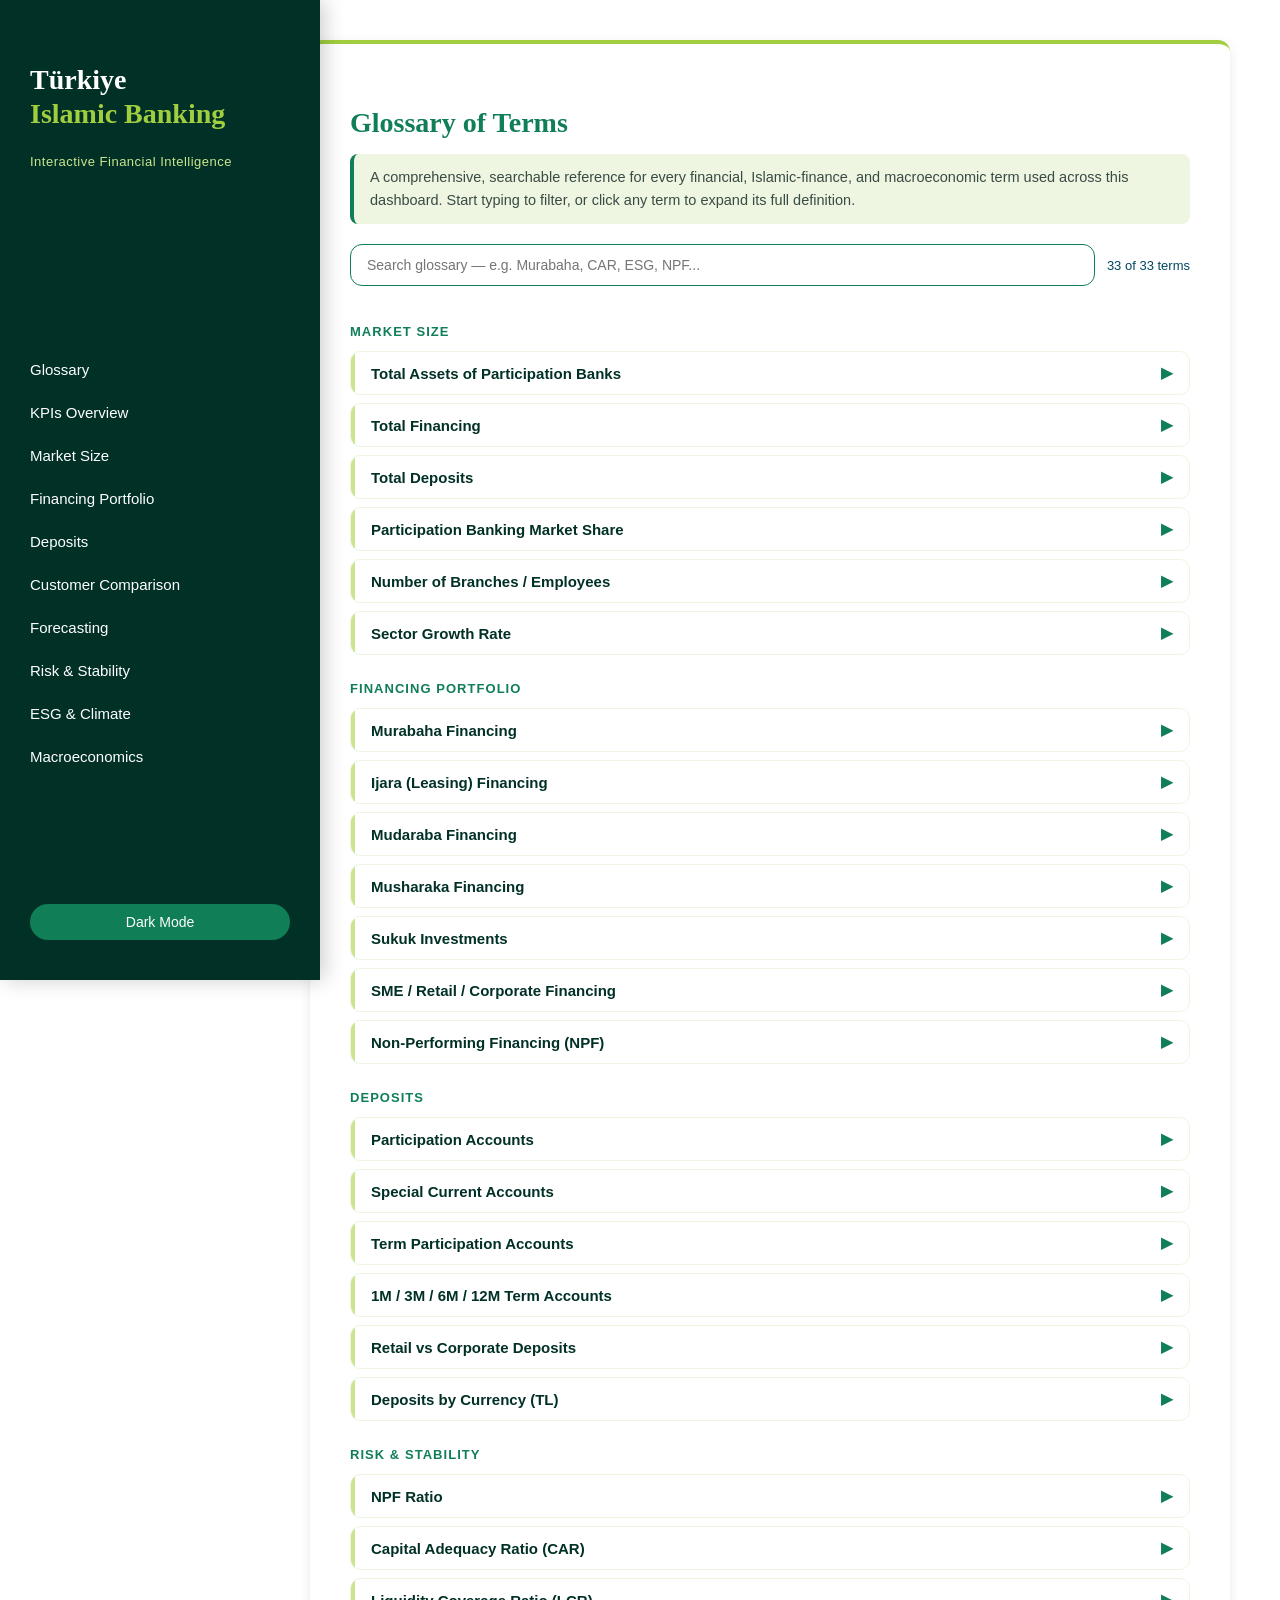
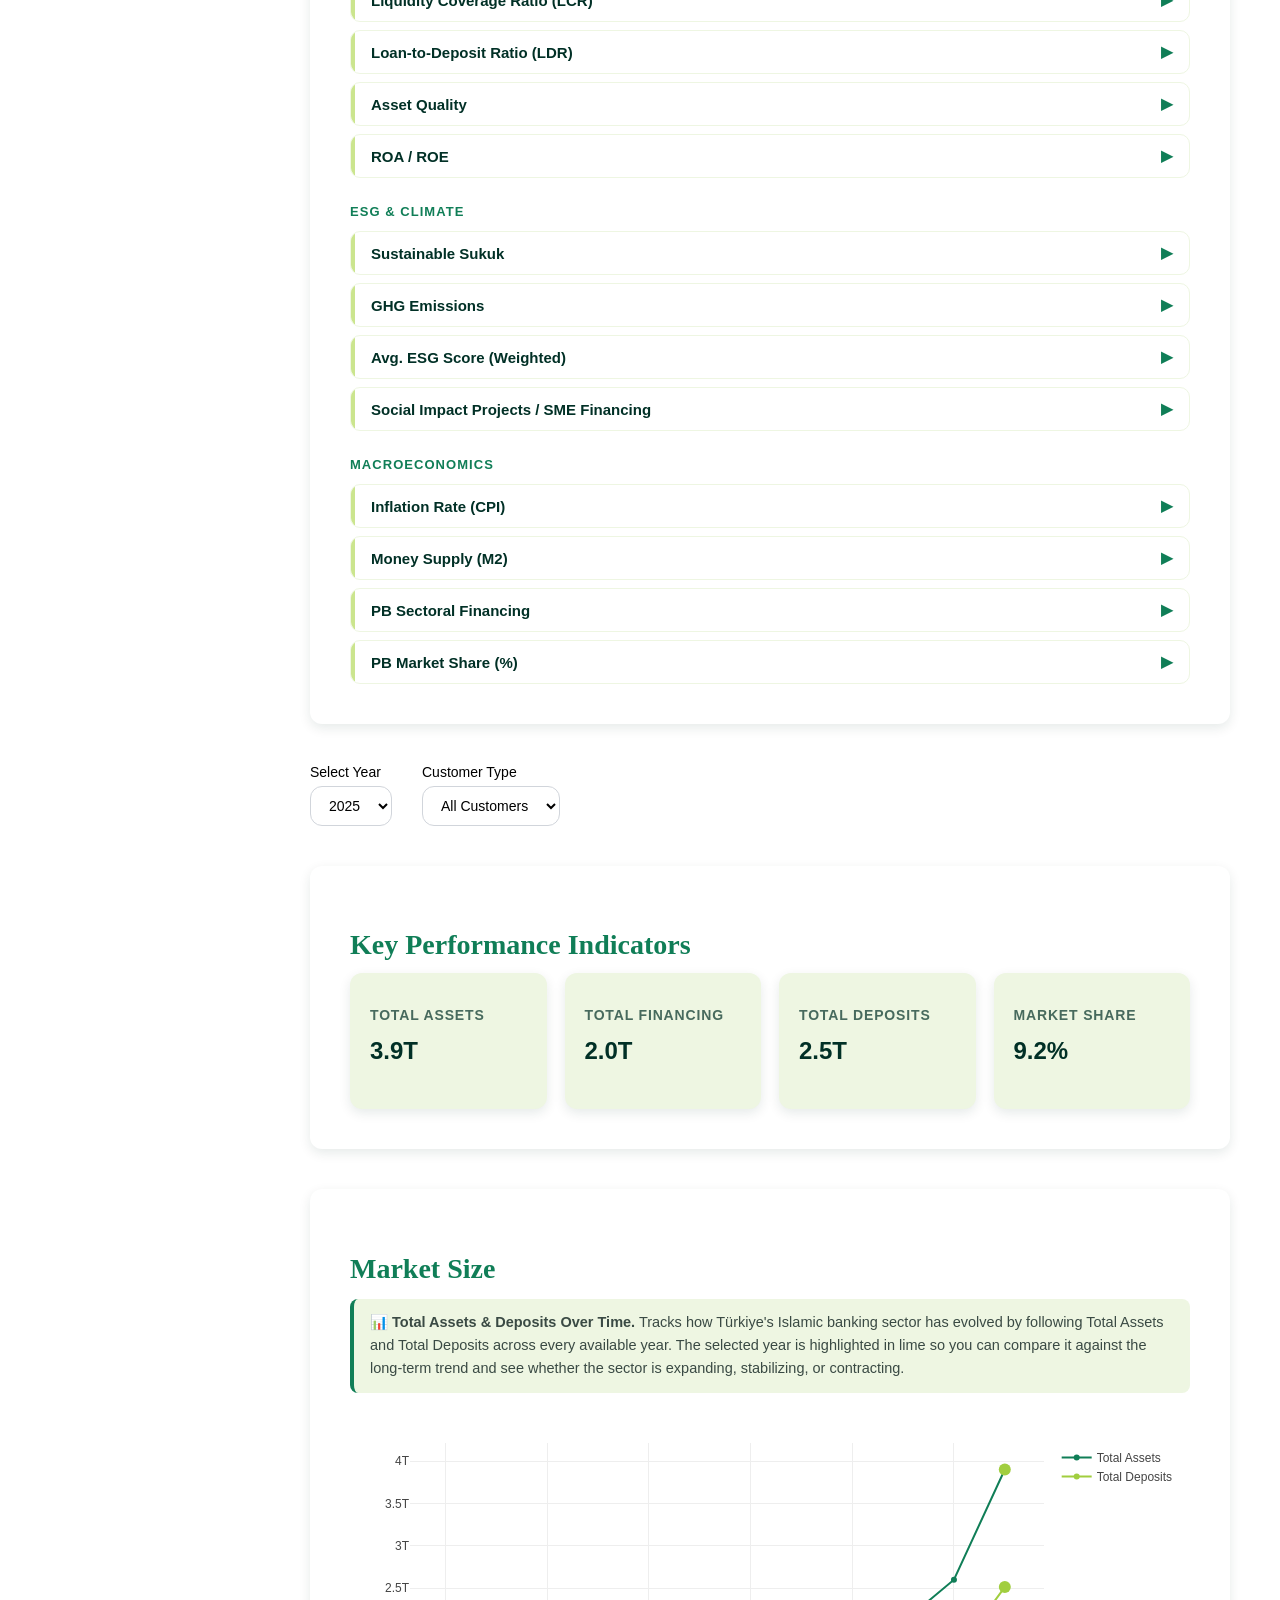
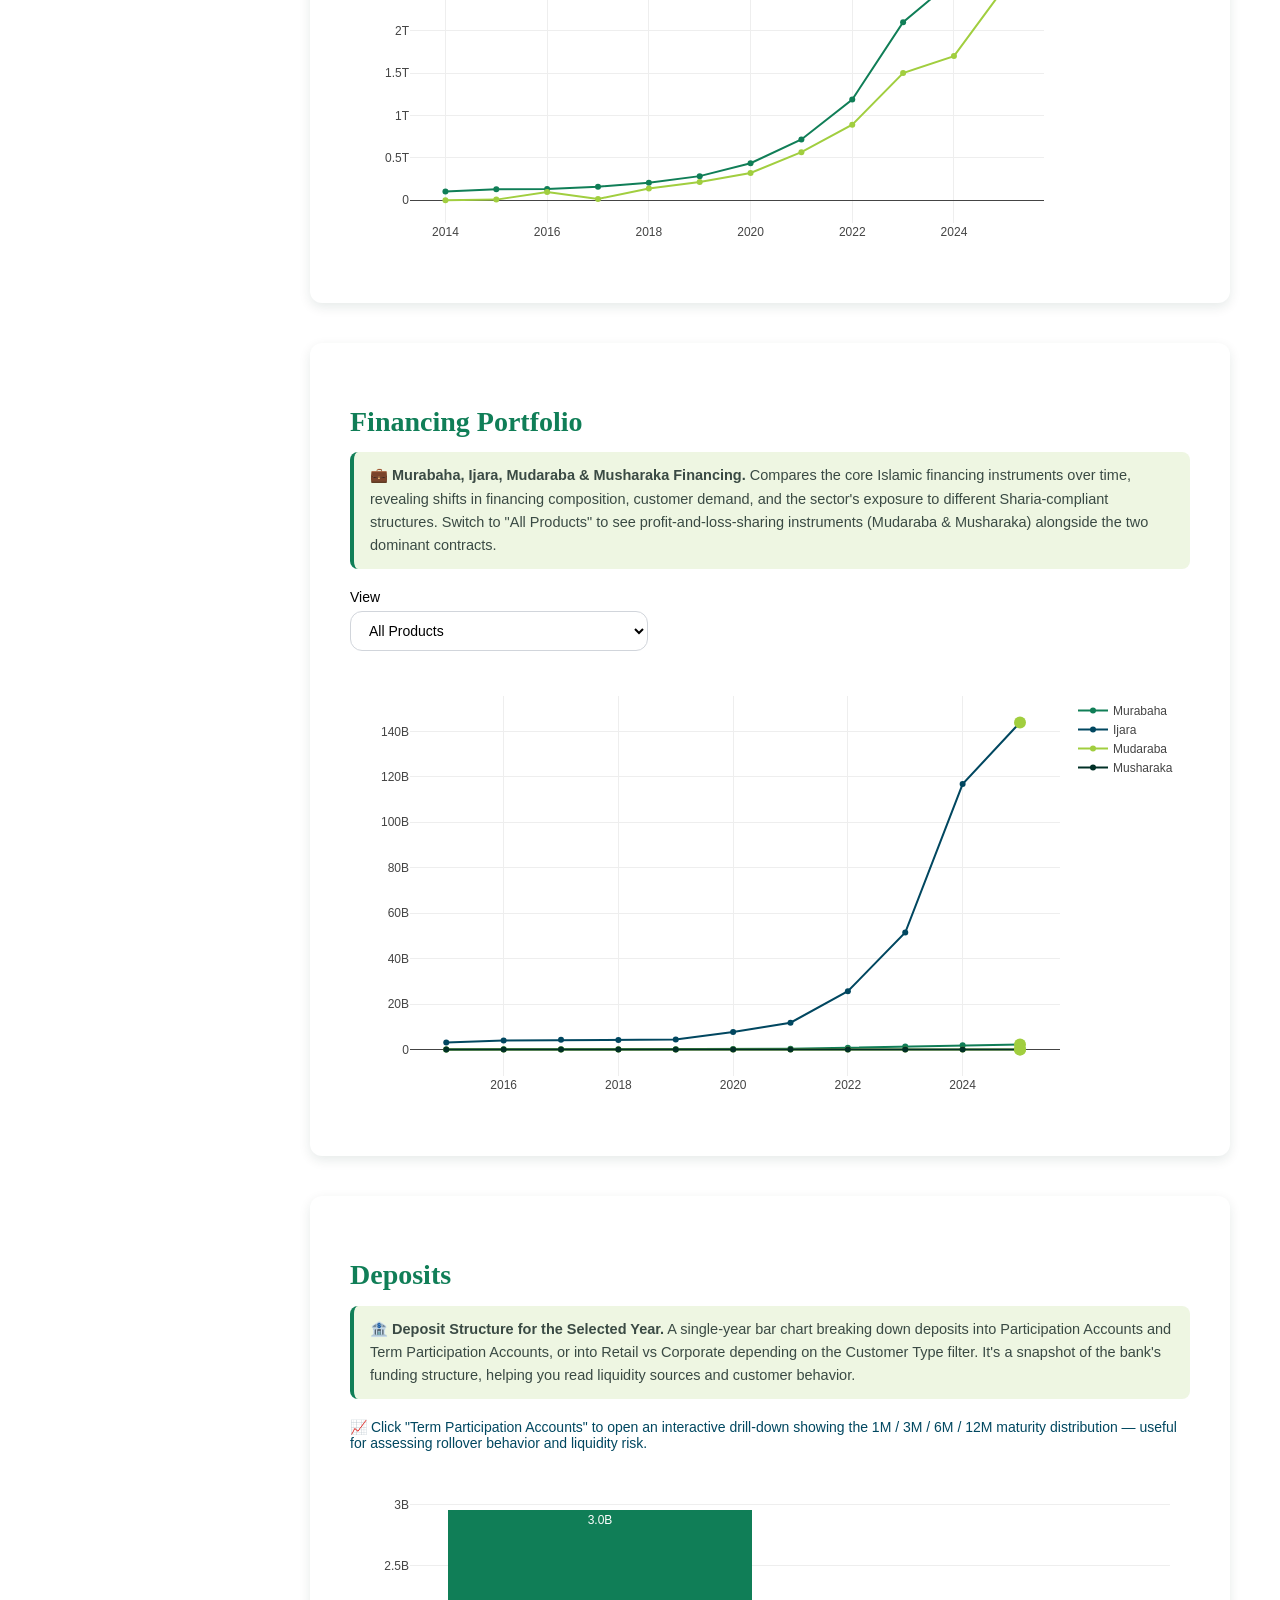
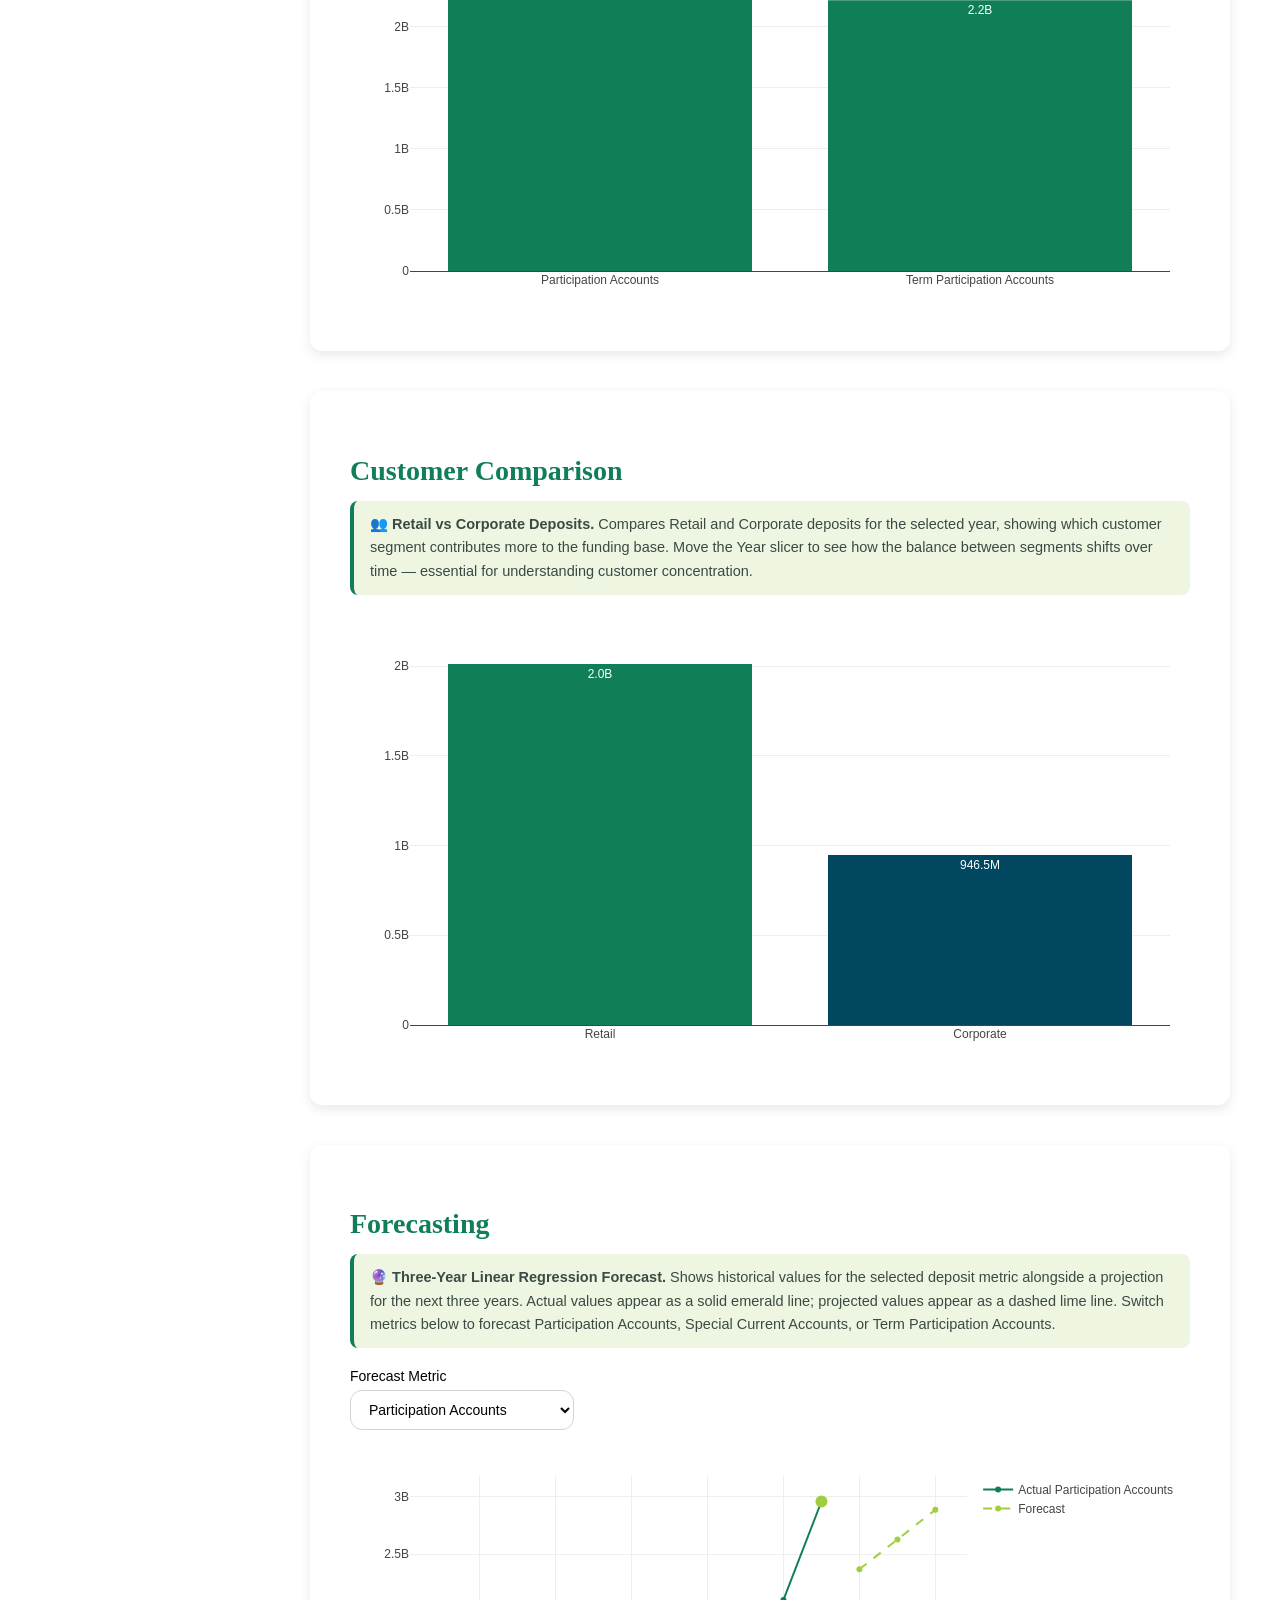
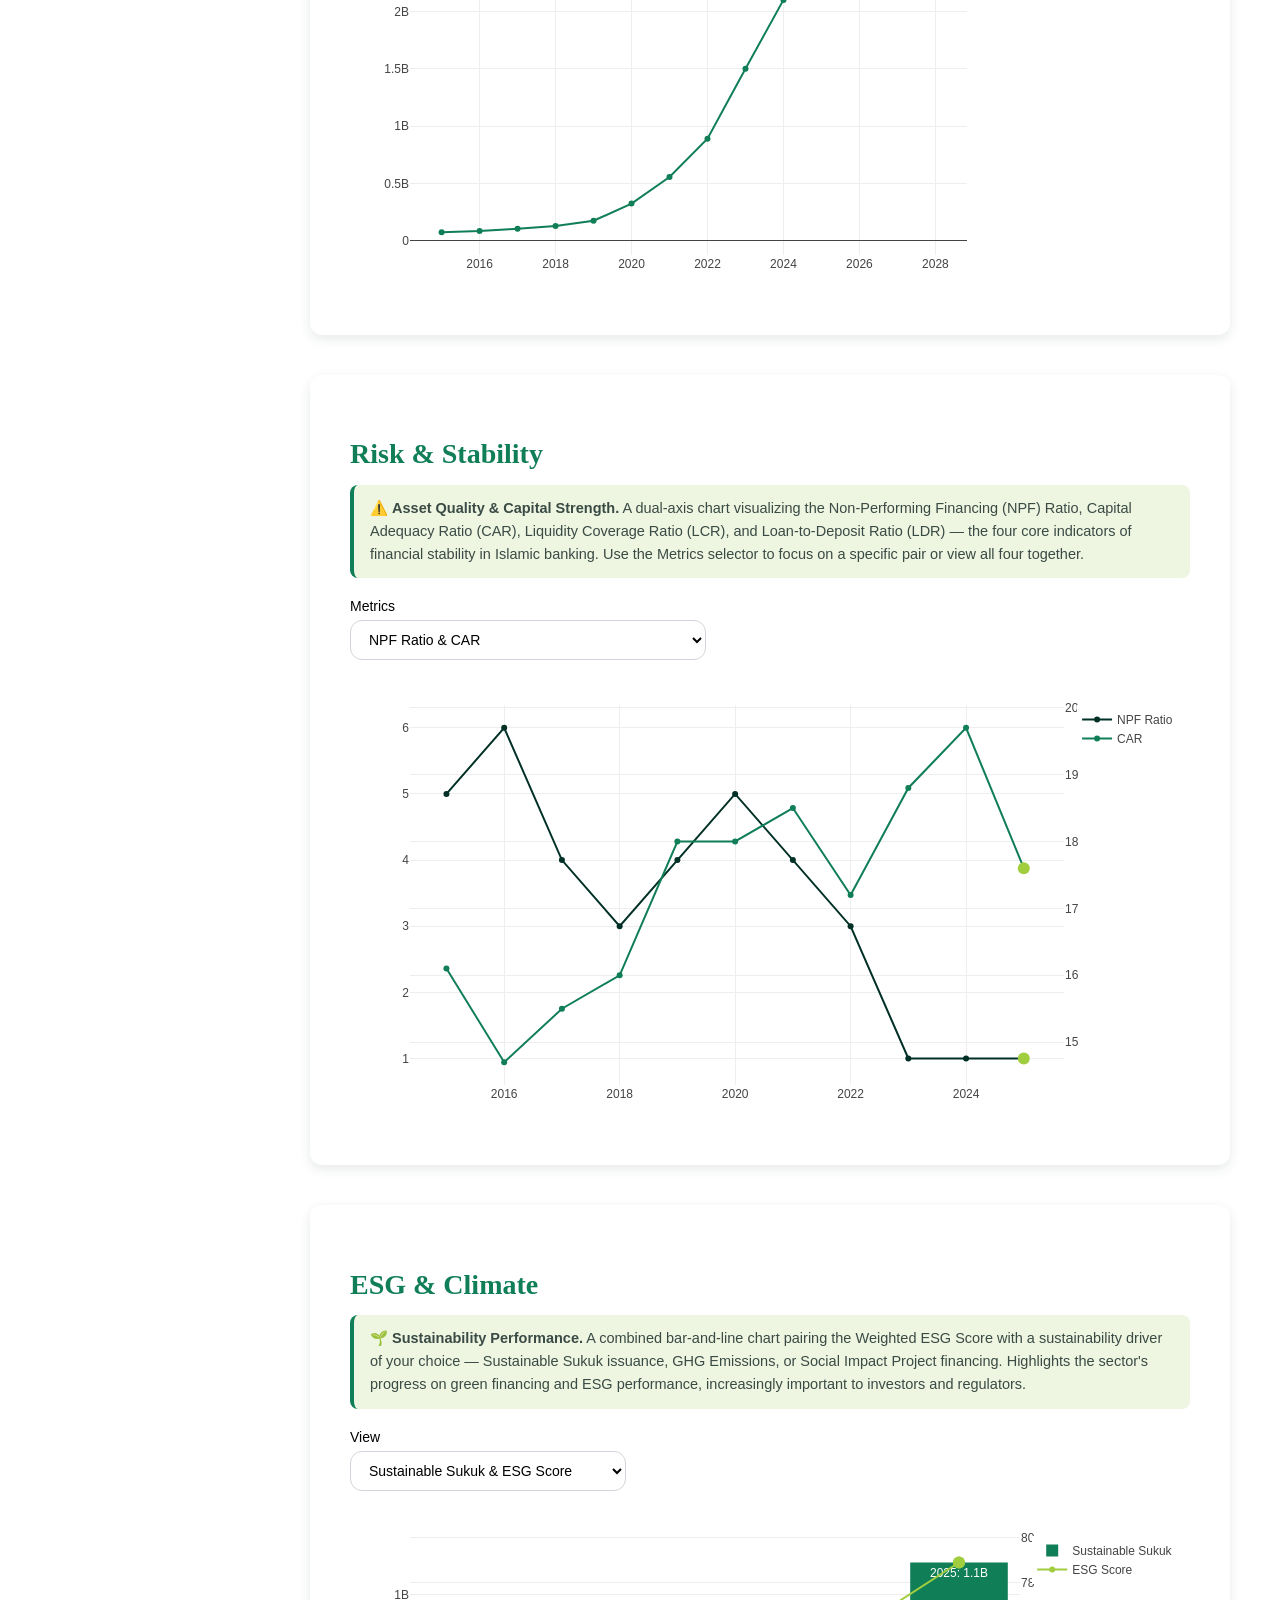
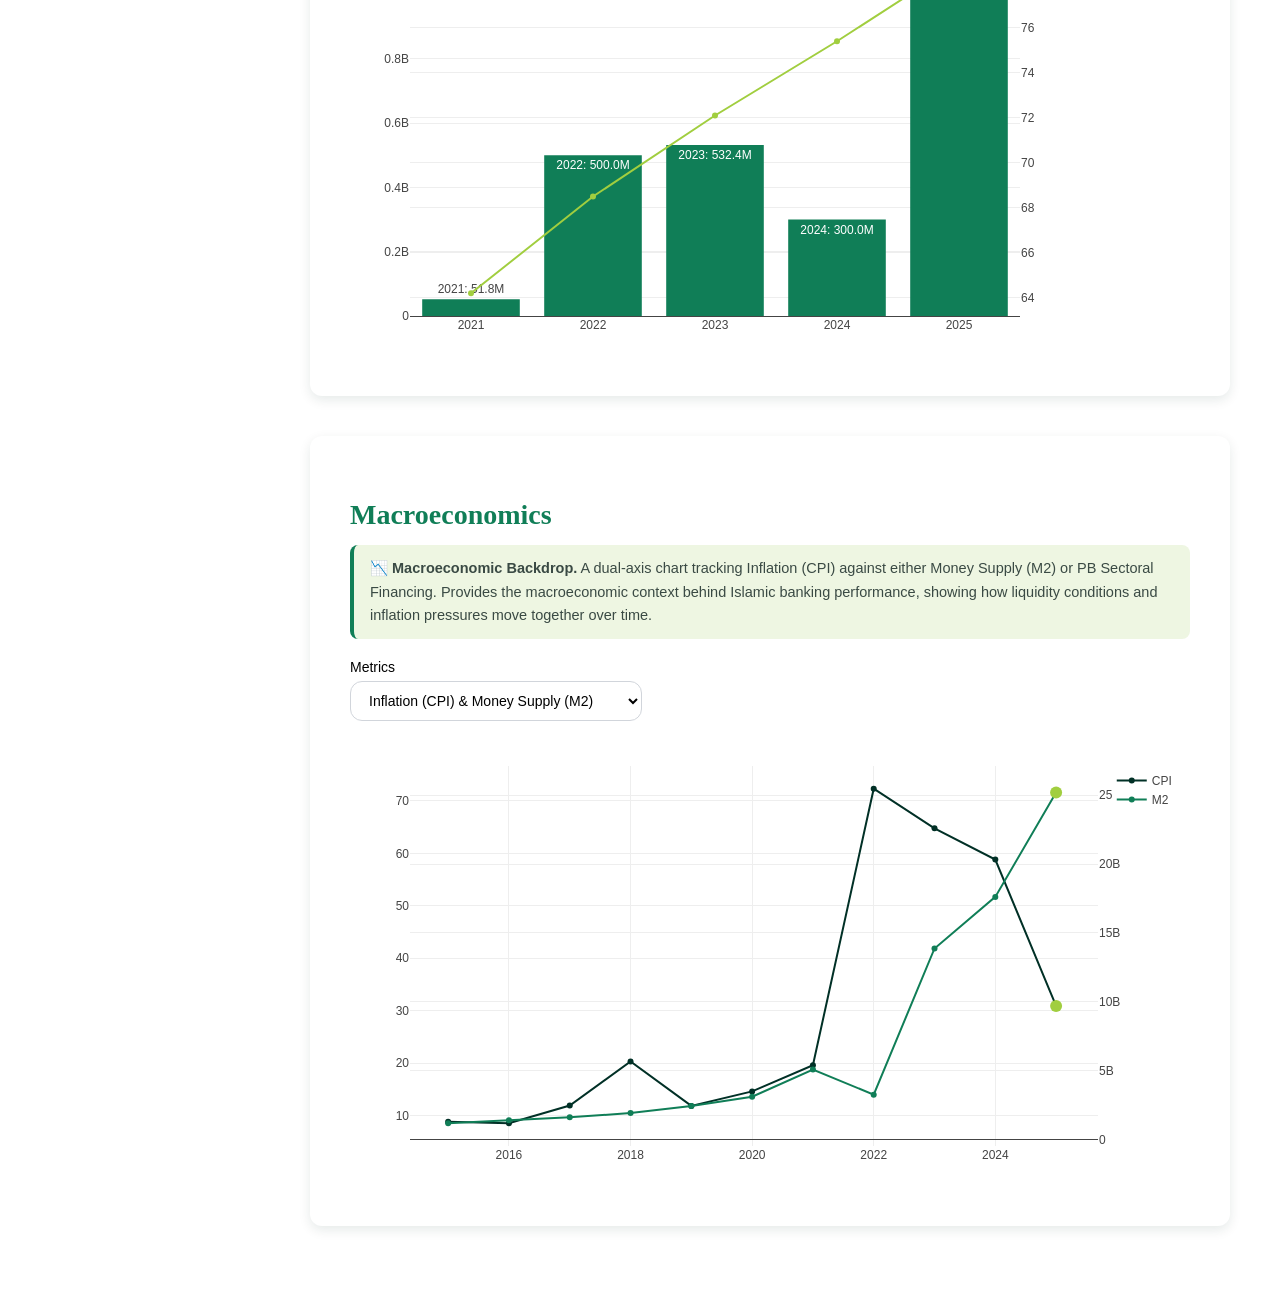
==== commit e6a24ece: "Update" ====
--- a/index.html
+++ b/index.html
@@ -26,6 +26,7 @@
     </div>
 
     <nav class="nav">
+        <a href="#glossary">Glossary</a>
         <a href="#kpis">KPIs Overview</a>
         <a href="#market">Market Size</a>
         <a href="#financing">Financing Portfolio</a>
@@ -35,7 +36,6 @@
         <a href="#risk">Risk & Stability</a>
         <a href="#esg">ESG & Climate</a>
         <a href="#macro">Macroeconomics</a>
-        <a href="#explorer">Data Explorer</a>
     </nav>
 
     <button id="theme-toggle" class="theme-toggle">Dark Mode</button>
@@ -45,6 +45,19 @@
      MAIN CONTENT AREA
      ============================================================ -->
 <main class="content">
+
+    <!-- =======================
+         GLOSSARY
+         ======================= -->
+    <section id="glossary" class="section glossary-section">
+        <h2 class="section-title">Glossary of Terms</h2>
+        <p class="chart-desc">A comprehensive, searchable reference for every financial, Islamic-finance, and macroeconomic term used across this dashboard. Start typing to filter, or click any term to expand its full definition.</p>
+        <div class="glossary-search-wrap">
+            <input type="text" id="glossary-search" class="glossary-search" placeholder="Search glossary — e.g. Murabaha, CAR, ESG, NPF..." autocomplete="off" />
+            <span id="glossary-count" class="glossary-count"></span>
+        </div>
+        <div id="glossary-list" class="glossary-list"></div>
+    </section>
 
     <!-- =======================
          SLICERS
@@ -98,7 +111,8 @@
          MARKET SIZE
          ======================= -->
     <section id="market" class="section">
-        <h2 class="section-title">Market Size <span class="info-icon" title="📊 Market Size Chart — 'Total Assets & Deposits Over Time' This chart shows how Türkiye's Islamic banking sector has evolved by tracking Total Assets and Total Deposits across years. It highlights the selected year in gold, making it easy to compare that year's performance against long-term trends. It helps the reader understand whether the sector is expanding, stabilizing, or contracting.">ℹ️</span></h2>
+        <h2 class="section-title">Market Size</h2>
+        <p class="chart-desc">📊 <strong>Total Assets &amp; Deposits Over Time.</strong> Tracks how Türkiye's Islamic banking sector has evolved by following Total Assets and Total Deposits across every available year. The selected year is highlighted in lime so you can compare it against the long-term trend and see whether the sector is expanding, stabilizing, or contracting.</p>
         <div id="market_chart" class="chart"></div>
     </section>
 
@@ -106,7 +120,8 @@
          FINANCING PORTFOLIO
          ======================= -->
     <section id="financing" class="section">
-        <h2 class="section-title">Financing Portfolio <span class="info-icon" title="💼 Financing Portfolio Chart — 'Murabaha vs Ijara Financing' This visualization compares the two core Islamic financing instruments — Murabaha and Ijara — over time. It reveals shifts in financing composition, customer demand, and the bank's exposure to different Sharia-compliant structures. The highlighted year shows how the current period fits into the broader financing trend.">ℹ️</span></h2>
+        <h2 class="section-title">Financing Portfolio</h2>
+        <p class="chart-desc">💼 <strong>Murabaha, Ijara, Mudaraba &amp; Musharaka Financing.</strong> Compares the core Islamic financing instruments over time, revealing shifts in financing composition, customer demand, and the sector's exposure to different Sharia-compliant structures. Switch to "All Products" to see profit-and-loss-sharing instruments (Mudaraba &amp; Musharaka) alongside the two dominant contracts.</p>
         <div class="slicer" style="margin-bottom: 15px;">
             <label for="financing-view">View</label>
             <select id="financing-view">
@@ -121,8 +136,9 @@
          DEPOSITS
          ======================= -->
     <section id="deposits" class="section">
-        <h2 class="section-title">Deposits <span class="info-icon" title="🏦 Deposits Chart — 'Deposit Structure for Selected Year' This single-year bar chart breaks down deposits into Participation Accounts and Term Participation Accounts, or into Retail vs Corporate depending on the slicer. It provides a snapshot of the bank's funding structure for the chosen year, helping the reader understand liquidity sources and customer behavior. 📈 Term Accounts Drill-Down (Modal) — '1M / 3M / 6M / 12M Term Distribution' When the user clicks on 'Term Participation Accounts,' a modal opens showing the distribution of short-term and long-term deposit maturities. It reveals customer preferences for deposit durations and helps assess liquidity risk, rollover behavior, and funding stability.">ℹ️</span></h2>
-        <p class="section-note">Click "Term Participation Accounts" to view term breakdown.</p>
+        <h2 class="section-title">Deposits</h2>
+        <p class="chart-desc">🏦 <strong>Deposit Structure for the Selected Year.</strong> A single-year bar chart breaking down deposits into Participation Accounts and Term Participation Accounts, or into Retail vs Corporate depending on the Customer Type filter. It's a snapshot of the bank's funding structure, helping you read liquidity sources and customer behavior.</p>
+        <p class="section-note">📈 Click "Term Participation Accounts" to open an interactive drill-down showing the 1M / 3M / 6M / 12M maturity distribution — useful for assessing rollover behavior and liquidity risk.</p>
         <div id="deposits_chart" class="chart"></div>
     </section>
 
@@ -130,7 +146,8 @@
          CUSTOMER COMPARISON
          ======================= -->
     <section id="comparison" class="section">
-        <h2 class="section-title">Customer Comparison <span class="info-icon" title="👥 Customer Comparison Chart — 'Retail vs Corporate Deposits' This chart compares Retail and Corporate deposits for the selected year. It highlights which customer segment contributes more to the bank's funding base and how the balance shifts across years. It's essential for understanding customer concentration and market positioning.">ℹ️</span></h2>
+        <h2 class="section-title">Customer Comparison</h2>
+        <p class="chart-desc">👥 <strong>Retail vs Corporate Deposits.</strong> Compares Retail and Corporate deposits for the selected year, showing which customer segment contributes more to the funding base. Move the Year slicer to see how the balance between segments shifts over time — essential for understanding customer concentration.</p>
         <div id="customer_comparison_chart" class="chart"></div>
     </section>
 
@@ -138,7 +155,8 @@
          FORECASTING
          ======================= -->
     <section id="forecast" class="section">
-        <h2 class="section-title">Forecasting <span class="info-icon" title="🔮 Forecasting Chart — 'Participation Accounts Forecast (Regression Model)' This chart shows historical Participation Accounts alongside a three-year linear regression forecast. Actual values appear as a solid line, while projected values appear as a dashed gold line. It provides a forward-looking estimate of deposit growth, supporting planning, budgeting, and strategic decision-making.">ℹ️</span></h2>
+        <h2 class="section-title">Forecasting</h2>
+        <p class="chart-desc">🔮 <strong>Three-Year Linear Regression Forecast.</strong> Shows historical values for the selected deposit metric alongside a projection for the next three years. Actual values appear as a solid emerald line; projected values appear as a dashed lime line. Switch metrics below to forecast Participation Accounts, Special Current Accounts, or Term Participation Accounts.</p>
         <div class="slicer" style="margin-bottom: 15px;">
             <label for="forecast-metric">Forecast Metric</label>
             <select id="forecast-metric">
@@ -154,7 +172,8 @@
          RISK & STABILITY
          ======================= -->
     <section id="risk" class="section">
-        <h2 class="section-title">Risk & Stability <span class="info-icon" title="⚠️ Risk & Stability Chart — 'NPF Ratio & CAR Over Time' This dual-axis chart visualizes the Non-Performing Financing (NPF) Ratio and the Capital Adequacy Ratio (CAR). It gives a quick view of asset quality and capital strength — two core indicators of financial stability in Islamic banking. The highlighted year helps contextualize current risk levels.">ℹ️</span></h2>
+        <h2 class="section-title">Risk &amp; Stability</h2>
+        <p class="chart-desc">⚠️ <strong>Asset Quality &amp; Capital Strength.</strong> A dual-axis chart visualizing the Non-Performing Financing (NPF) Ratio, Capital Adequacy Ratio (CAR), Liquidity Coverage Ratio (LCR), and Loan-to-Deposit Ratio (LDR) — the four core indicators of financial stability in Islamic banking. Use the Metrics selector to focus on a specific pair or view all four together.</p>
         <div class="slicer" style="margin-bottom: 15px;">
             <label for="risk-metrics">Metrics</label>
             <select id="risk-metrics">
@@ -170,7 +189,8 @@
          ESG & CLIMATE
          ======================= -->
     <section id="esg" class="section">
-        <h2 class="section-title">ESG & Climate <span class="info-icon" title="🌱 ESG & Climate Chart — 'Sustainable Sukuk & ESG Score' This combined bar-and-line chart shows Sustainable Sukuk issuance and the Weighted ESG Score across years. It highlights the sector's progress in sustainability, green financing, and ESG performance — increasingly important for investors and regulators.">ℹ️</span></h2>
+        <h2 class="section-title">ESG &amp; Climate</h2>
+        <p class="chart-desc">🌱 <strong>Sustainability Performance.</strong> A combined bar-and-line chart pairing the Weighted ESG Score with a sustainability driver of your choice — Sustainable Sukuk issuance, GHG Emissions, or Social Impact Project financing. Highlights the sector's progress on green financing and ESG performance, increasingly important to investors and regulators.</p>
         <div class="slicer" style="margin-bottom: 15px;">
             <label for="esg-view">View</label>
             <select id="esg-view">
@@ -186,7 +206,8 @@
          MACROECONOMICS
          ======================= -->
     <section id="macro" class="section">
-        <h2 class="section-title">Macroeconomics <span class="info-icon" title="📉 Macroeconomics Chart — 'Inflation (CPI) & Money Supply (M2)' This dual-axis chart tracks Inflation (CPI) and Money Supply (M2) over time. It provides macroeconomic context for Islamic banking performance, showing how liquidity conditions and inflation pressures evolve.">ℹ️</span></h2>
+        <h2 class="section-title">Macroeconomics</h2>
+        <p class="chart-desc">📉 <strong>Macroeconomic Backdrop.</strong> A dual-axis chart tracking Inflation (CPI) against either Money Supply (M2) or PB Sectoral Financing. Provides the macroeconomic context behind Islamic banking performance, showing how liquidity conditions and inflation pressures move together over time.</p>
         <div class="slicer" style="margin-bottom: 15px;">
             <label for="macro-metrics">Metrics</label>
             <select id="macro-metrics">
@@ -197,13 +218,6 @@
         <div id="macro_chart" class="chart"></div>
     </section>
 
-    <!-- =======================
-         DATA EXPLORER
-         ======================= -->
-    <section id="explorer" class="section">
-        <h2 class="section-title">Data Explorer <span class="info-icon" title="📑 Data Explorer Table — 'Full Dataset Overview' This table displays every metric, every year, and every value used in the dashboard. It offers transparency, auditability, and a convenient way to inspect raw data without opening CSV files.">ℹ️</span></h2>
-        <table id="data-explorer-table" class="data-table"></table>
-    </section>
 
 </main>
 
--- a/dashboard/assets/styles.css
+++ b/dashboard/assets/styles.css
@@ -2,18 +2,22 @@
    ROOT THEME VARIABLES
    ============================================================ */
 :root {
-    --navy: #0A1A2F;
-    --emerald: #0F8A5F;
-    --gold: #C9A227;
-    --light-gray: #E5E7EB;
+    /* Premium brand palette */
+    --navy: #013026;
+    --deep-blue: #014760;
+    --emerald: #107e57;
+    --lime: #a1ce3f;
+    --pale-lime: #cbe58e;
+
+    --light-gray: #eef6e2;
     --white: #FFFFFF;
 
-    --dark-bg: #050814;
-    --dark-card: #111827;
-    --dark-text: #F9FAFB;
+    --dark-bg: #011b15;
+    --dark-card: #013026;
+    --dark-text: #eef6e2;
 
     --radius: 12px;
-    --shadow-light: 0 4px 12px rgba(0,0,0,0.08);
+    --shadow-light: 0 4px 12px rgba(1,48,38,0.10);
     --shadow-dark: 0 4px 16px rgba(0,0,0,0.6);
 }
 
@@ -34,22 +38,6 @@
 body.dark {
     background-color: var(--dark-bg);
     color: var(--dark-text);
-}
-
-/* ============================================================
-   INFO ICON STYLING
-   ============================================================ */
-.info-icon {
-    cursor: help;
-    color: var(--emerald);
-    font-size: 1.2em;
-    margin-left: 8px;
-    opacity: 0.7;
-    transition: opacity 0.2s ease;
-}
-
-.info-icon:hover {
-    opacity: 1;
 }
 
 /* ============================================================
@@ -70,7 +58,7 @@
 }
 
 body.dark .sidebar {
-    background: #020617;
+    background: var(--dark-bg);
 }
 
 .brand-title {
@@ -81,13 +69,13 @@
 }
 
 .brand-title span {
-    color: var(--gold);
+    color: var(--lime);
 }
 
 .tagline {
     margin-top: 6px;
     font-size: 13px;
-    color: var(--emerald);
+    color: var(--pale-lime);
     letter-spacing: 0.5px;
 }
 
@@ -108,7 +96,7 @@
 }
 
 .nav a:hover {
-    color: var(--gold);
+    color: var(--lime);
 }
 
 /* Theme toggle button */
@@ -125,7 +113,7 @@
 }
 
 body.dark .theme-toggle {
-    background: var(--gold);
+    background: var(--lime);
     color: var(--navy);
 }
 
@@ -162,9 +150,9 @@
 }
 
 body.dark .slicer select {
-    background: var(--dark-card);
+    background: var(--deep-blue);
     color: var(--dark-text);
-    border: 1px solid #374151;
+    border: 1px solid var(--emerald);
 }
 
 /* ============================================================
@@ -187,13 +175,39 @@
     font-family: 'Playfair Display', serif;
     font-size: 28px;
     color: var(--emerald);
-    margin-bottom: 25px;
+    margin-bottom: 12px;
+}
+
+body.dark .section-title {
+    color: var(--pale-lime);
+}
+
+.chart-desc {
+    font-size: 14.5px;
+    line-height: 1.6;
+    color: #3a4a44;
+    background: var(--light-gray);
+    border-left: 4px solid var(--emerald);
+    padding: 12px 16px;
+    border-radius: 8px;
+    margin-bottom: 20px;
+}
+
+body.dark .chart-desc {
+    color: var(--dark-text);
+    background: rgba(161,206,63,0.08);
+    border-left-color: var(--lime);
 }
 
 .section-note {
     font-size: 14px;
-    color: var(--gold);
+    color: var(--deep-blue);
     margin-bottom: 10px;
+    font-weight: 500;
+}
+
+body.dark .section-note {
+    color: var(--lime);
 }
 
 /* ============================================================
@@ -213,7 +227,7 @@
 }
 
 body.dark .kpi-card {
-    background: #1f2937;
+    background: var(--deep-blue);
     box-shadow: var(--shadow-dark);
 }
 
@@ -221,17 +235,24 @@
     font-size: 14px;
     text-transform: uppercase;
     letter-spacing: 0.06em;
-    color: #6B7280;
+    color: var(--navy);
+    opacity: 0.7;
 }
 
 body.dark .kpi-card h3 {
-    color: #9CA3AF;
+    color: var(--pale-lime);
+    opacity: 0.85;
 }
 
 .kpi-value {
     margin-top: 10px;
     font-size: 24px;
     font-weight: 600;
+    color: var(--navy);
+}
+
+body.dark .kpi-value {
+    color: var(--white);
 }
 
 /* ============================================================
@@ -242,29 +263,150 @@
 }
 
 /* ============================================================
-   DATA TABLE
-   ============================================================ */
-.data-table {
+   GLOSSARY
+   ============================================================ */
+.glossary-section {
+    border-top: 4px solid var(--lime);
+}
+
+.glossary-search-wrap {
+    display: flex;
+    align-items: center;
+    gap: 12px;
+    margin-bottom: 20px;
+}
+
+.glossary-search {
+    flex: 1;
+    padding: 12px 16px;
+    border-radius: var(--radius);
+    border: 1px solid var(--emerald);
+    font-size: 14px;
+    font-family: inherit;
+    background: var(--white);
+    color: var(--navy);
+}
+
+.glossary-search:focus {
+    outline: none;
+    border-color: var(--lime);
+    box-shadow: 0 0 0 3px rgba(161,206,63,0.35);
+}
+
+body.dark .glossary-search {
+    background: var(--deep-blue);
+    color: var(--dark-text);
+    border-color: var(--lime);
+}
+
+.glossary-count {
+    font-size: 13px;
+    color: var(--deep-blue);
+    white-space: nowrap;
+}
+
+body.dark .glossary-count {
+    color: var(--pale-lime);
+}
+
+.glossary-list {
+    display: flex;
+    flex-direction: column;
+    gap: 8px;
+}
+
+.glossary-category {
+    margin-top: 18px;
+    margin-bottom: 4px;
+    font-size: 13px;
+    font-weight: 600;
+    text-transform: uppercase;
+    letter-spacing: 0.08em;
+    color: var(--emerald);
+}
+
+body.dark .glossary-category {
+    color: var(--lime);
+}
+
+.glossary-item {
+    border: 1px solid var(--light-gray);
+    border-radius: 10px;
+    overflow: hidden;
+    background: var(--white);
+}
+
+body.dark .glossary-item {
+    background: var(--deep-blue);
+    border-color: rgba(161,206,63,0.25);
+}
+
+.glossary-term {
     width: 100%;
-    border-collapse: collapse;
-    margin-top: 20px;
-    font-size: 14px;
-}
-
-.data-table th {
-    background: var(--emerald);
+    text-align: left;
+    padding: 12px 16px;
+    background: transparent;
+    border: none;
+    border-left: 4px solid var(--pale-lime);
+    font-family: inherit;
+    font-size: 15px;
+    font-weight: 600;
+    color: var(--navy);
+    cursor: pointer;
+    display: flex;
+    justify-content: space-between;
+    align-items: center;
+    gap: 10px;
+    transition: border-color 0.2s ease, background 0.2s ease;
+}
+
+body.dark .glossary-term {
     color: var(--white);
-    padding: 12px;
-    text-align: left;
-}
-
-.data-table td {
-    padding: 10px;
-    border-bottom: 1px solid #d1d5db;
-}
-
-body.dark .data-table td {
-    border-bottom: 1px solid #374151;
+}
+
+.glossary-term:hover {
+    background: rgba(161,206,63,0.12);
+    border-left-color: var(--lime);
+}
+
+.glossary-term .caret {
+    color: var(--emerald);
+    transition: transform 0.2s ease;
+    flex-shrink: 0;
+}
+
+body.dark .glossary-term .caret {
+    color: var(--lime);
+}
+
+.glossary-item.open .glossary-term .caret {
+    transform: rotate(90deg);
+}
+
+.glossary-def {
+    max-height: 0;
+    overflow: hidden;
+    transition: max-height 0.25s ease, padding 0.25s ease;
+    padding: 0 16px;
+    font-size: 14px;
+    line-height: 1.6;
+    color: #3a4a44;
+}
+
+body.dark .glossary-def {
+    color: var(--pale-lime);
+}
+
+.glossary-item.open .glossary-def {
+    max-height: 260px;
+    padding: 0 16px 14px;
+}
+
+.glossary-empty {
+    padding: 20px;
+    text-align: center;
+    color: var(--deep-blue);
+    font-size: 14px;
 }
 
 /* ============================================================
